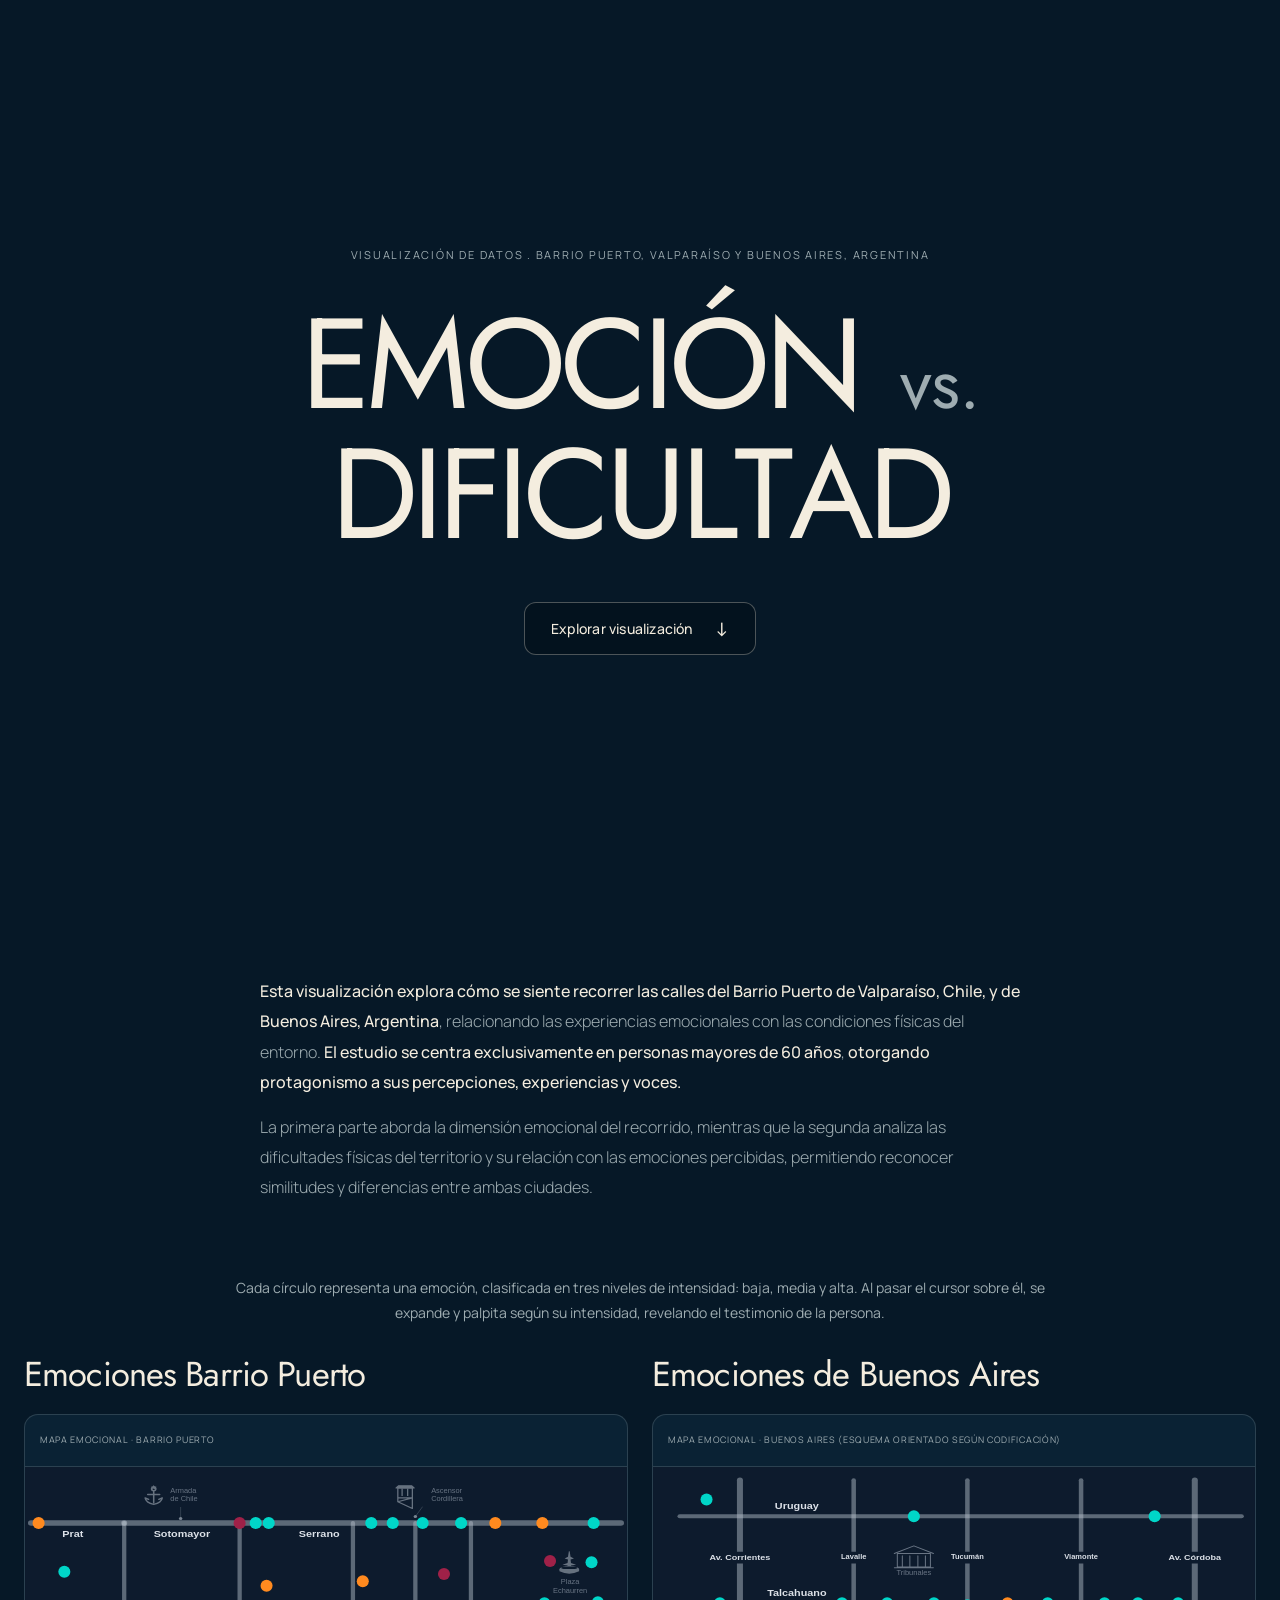
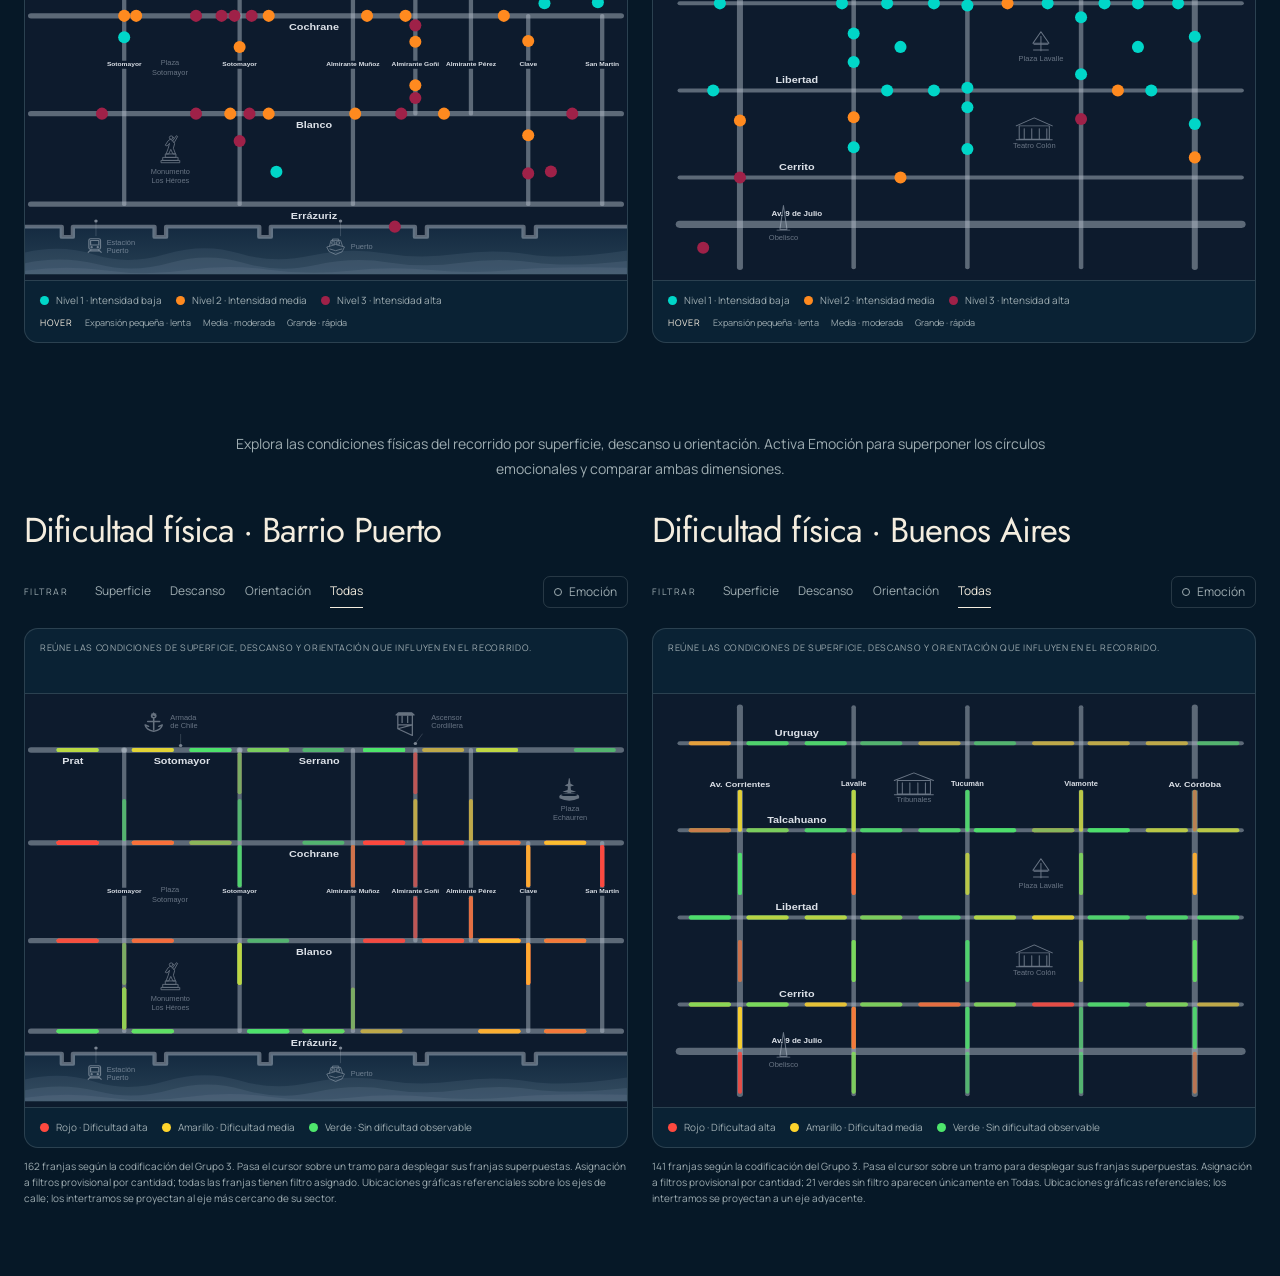
==== visualizacion-emocion-dificultad/index.html @ 67f6750b "Capa Emoción independiente y apagada por defecto en ambos mapas de dificultad" ====
<!doctype html>
<html lang="es">
<head>
  <meta charset="utf-8" />
  <meta name="viewport" content="width=device-width, initial-scale=1" />
  <title>Emoción vs dificultad</title>
  <meta name="description" content="Visualización interactiva de emocionalidad y dificultad física en Barrio Puerto de Valparaíso." />
  <link rel="stylesheet" href="./style.css?v=final-emocion-toggle-01" />
</head>
<body>
  <header class="animated-cover" aria-labelledby="cover-title">
  <div class="cover-background" aria-hidden="true">
    <svg class="cover-paths cover-paths-1" viewBox="0 0 696 316" preserveAspectRatio="xMidYMid slice" fill="none" aria-hidden="true" focusable="false"><path d="M-380 -189C-380 -189 -312 216 152 343C616 470 684 875 684 875" pathLength="1" stroke="currentColor" stroke-width="0.50" stroke-opacity="0.10" style="--path-duration:20s;--path-delay:-0.00s"/>
<path d="M-375 -195C-375 -195 -307 210 147 337C611 464 679 869 679 869" pathLength="1" stroke="currentColor" stroke-width="0.53" stroke-opacity="0.13" style="--path-duration:27s;--path-delay:-0.71s"/>
<path d="M-370 -201C-370 -201 -302 204 142 331C606 458 674 863 674 863" pathLength="1" stroke="currentColor" stroke-width="0.56" stroke-opacity="0.16" style="--path-duration:23s;--path-delay:-1.42s"/>
<path d="M-365 -207C-365 -207 -297 198 137 325C601 452 669 857 669 857" pathLength="1" stroke="currentColor" stroke-width="0.59" stroke-opacity="0.19" style="--path-duration:30s;--path-delay:-2.13s"/>
<path d="M-360 -213C-360 -213 -292 192 132 319C596 446 664 851 664 851" pathLength="1" stroke="currentColor" stroke-width="0.62" stroke-opacity="0.22" style="--path-duration:26s;--path-delay:-2.84s"/>
<path d="M-355 -219C-355 -219 -287 186 127 313C591 440 659 845 659 845" pathLength="1" stroke="currentColor" stroke-width="0.65" stroke-opacity="0.25" style="--path-duration:22s;--path-delay:-3.55s"/>
<path d="M-350 -225C-350 -225 -282 180 122 307C586 434 654 839 654 839" pathLength="1" stroke="currentColor" stroke-width="0.68" stroke-opacity="0.28" style="--path-duration:29s;--path-delay:-4.26s"/>
<path d="M-345 -231C-345 -231 -277 174 117 301C581 428 649 833 649 833" pathLength="1" stroke="currentColor" stroke-width="0.71" stroke-opacity="0.31" style="--path-duration:25s;--path-delay:-4.97s"/>
<path d="M-340 -237C-340 -237 -272 168 112 295C576 422 644 827 644 827" pathLength="1" stroke="currentColor" stroke-width="0.74" stroke-opacity="0.34" style="--path-duration:21s;--path-delay:-5.68s"/>
<path d="M-335 -243C-335 -243 -267 162 107 289C571 416 639 821 639 821" pathLength="1" stroke="currentColor" stroke-width="0.77" stroke-opacity="0.37" style="--path-duration:28s;--path-delay:-6.39s"/>
<path d="M-330 -249C-330 -249 -262 156 102 283C566 410 634 815 634 815" pathLength="1" stroke="currentColor" stroke-width="0.80" stroke-opacity="0.40" style="--path-duration:24s;--path-delay:-7.10s"/>
<path d="M-325 -255C-325 -255 -257 150 97 277C561 404 629 809 629 809" pathLength="1" stroke="currentColor" stroke-width="0.83" stroke-opacity="0.43" style="--path-duration:20s;--path-delay:-7.81s"/>
<path d="M-320 -261C-320 -261 -252 144 92 271C556 398 624 803 624 803" pathLength="1" stroke="currentColor" stroke-width="0.86" stroke-opacity="0.46" style="--path-duration:27s;--path-delay:-8.52s"/>
<path d="M-315 -267C-315 -267 -247 138 87 265C551 392 619 797 619 797" pathLength="1" stroke="currentColor" stroke-width="0.89" stroke-opacity="0.49" style="--path-duration:23s;--path-delay:-9.23s"/>
<path d="M-310 -273C-310 -273 -242 132 82 259C546 386 614 791 614 791" pathLength="1" stroke="currentColor" stroke-width="0.92" stroke-opacity="0.52" style="--path-duration:30s;--path-delay:-9.94s"/>
<path d="M-305 -279C-305 -279 -237 126 77 253C541 380 609 785 609 785" pathLength="1" stroke="currentColor" stroke-width="0.95" stroke-opacity="0.55" style="--path-duration:26s;--path-delay:-10.65s"/>
<path d="M-300 -285C-300 -285 -232 120 72 247C536 374 604 779 604 779" pathLength="1" stroke="currentColor" stroke-width="0.98" stroke-opacity="0.58" style="--path-duration:22s;--path-delay:-11.36s"/>
<path d="M-295 -291C-295 -291 -227 114 67 241C531 368 599 773 599 773" pathLength="1" stroke="currentColor" stroke-width="1.01" stroke-opacity="0.61" style="--path-duration:29s;--path-delay:-12.07s"/>
<path d="M-290 -297C-290 -297 -222 108 62 235C526 362 594 767 594 767" pathLength="1" stroke="currentColor" stroke-width="1.04" stroke-opacity="0.64" style="--path-duration:25s;--path-delay:-12.78s"/>
<path d="M-285 -303C-285 -303 -217 102 57 229C521 356 589 761 589 761" pathLength="1" stroke="currentColor" stroke-width="1.07" stroke-opacity="0.67" style="--path-duration:21s;--path-delay:-13.49s"/>
<path d="M-280 -309C-280 -309 -212 96 52 223C516 350 584 755 584 755" pathLength="1" stroke="currentColor" stroke-width="1.10" stroke-opacity="0.70" style="--path-duration:28s;--path-delay:-14.20s"/>
<path d="M-275 -315C-275 -315 -207 90 47 217C511 344 579 749 579 749" pathLength="1" stroke="currentColor" stroke-width="1.13" stroke-opacity="0.73" style="--path-duration:24s;--path-delay:-14.91s"/>
<path d="M-270 -321C-270 -321 -202 84 42 211C506 338 574 743 574 743" pathLength="1" stroke="currentColor" stroke-width="1.16" stroke-opacity="0.76" style="--path-duration:20s;--path-delay:-15.62s"/>
<path d="M-265 -327C-265 -327 -197 78 37 205C501 332 569 737 569 737" pathLength="1" stroke="currentColor" stroke-width="1.19" stroke-opacity="0.79" style="--path-duration:27s;--path-delay:-16.33s"/>
<path d="M-260 -333C-260 -333 -192 72 32 199C496 326 564 731 564 731" pathLength="1" stroke="currentColor" stroke-width="1.22" stroke-opacity="0.82" style="--path-duration:23s;--path-delay:-17.04s"/>
<path d="M-255 -339C-255 -339 -187 66 27 193C491 320 559 725 559 725" pathLength="1" stroke="currentColor" stroke-width="1.25" stroke-opacity="0.85" style="--path-duration:30s;--path-delay:-17.75s"/>
<path d="M-250 -345C-250 -345 -182 60 22 187C486 314 554 719 554 719" pathLength="1" stroke="currentColor" stroke-width="1.28" stroke-opacity="0.88" style="--path-duration:26s;--path-delay:-18.46s"/>
<path d="M-245 -351C-245 -351 -177 54 17 181C481 308 549 713 549 713" pathLength="1" stroke="currentColor" stroke-width="1.31" stroke-opacity="0.91" style="--path-duration:22s;--path-delay:-19.17s"/>
<path d="M-240 -357C-240 -357 -172 48 12 175C476 302 544 707 544 707" pathLength="1" stroke="currentColor" stroke-width="1.34" stroke-opacity="0.92" style="--path-duration:29s;--path-delay:-19.88s"/>
<path d="M-235 -363C-235 -363 -167 42 7 169C471 296 539 701 539 701" pathLength="1" stroke="currentColor" stroke-width="1.37" stroke-opacity="0.92" style="--path-duration:25s;--path-delay:-20.59s"/>
<path d="M-230 -369C-230 -369 -162 36 2 163C466 290 534 695 534 695" pathLength="1" stroke="currentColor" stroke-width="1.40" stroke-opacity="0.92" style="--path-duration:21s;--path-delay:-21.30s"/>
<path d="M-225 -375C-225 -375 -157 30 -3 157C461 284 529 689 529 689" pathLength="1" stroke="currentColor" stroke-width="1.43" stroke-opacity="0.92" style="--path-duration:28s;--path-delay:-22.01s"/>
<path d="M-220 -381C-220 -381 -152 24 -8 151C456 278 524 683 524 683" pathLength="1" stroke="currentColor" stroke-width="1.46" stroke-opacity="0.92" style="--path-duration:24s;--path-delay:-22.72s"/>
<path d="M-215 -387C-215 -387 -147 18 -13 145C451 272 519 677 519 677" pathLength="1" stroke="currentColor" stroke-width="1.49" stroke-opacity="0.92" style="--path-duration:20s;--path-delay:-23.43s"/>
<path d="M-210 -393C-210 -393 -142 12 -18 139C446 266 514 671 514 671" pathLength="1" stroke="currentColor" stroke-width="1.52" stroke-opacity="0.92" style="--path-duration:27s;--path-delay:-24.14s"/>
<path d="M-205 -399C-205 -399 -137 6 -23 133C441 260 509 665 509 665" pathLength="1" stroke="currentColor" stroke-width="1.55" stroke-opacity="0.92" style="--path-duration:23s;--path-delay:-24.85s"/></svg>
<svg class="cover-paths cover-paths-2" viewBox="0 0 696 316" preserveAspectRatio="xMidYMid slice" fill="none" aria-hidden="true" focusable="false"><path d="M-380 -189C-380 -189 -312 216 152 343C616 470 684 875 684 875" pathLength="1" stroke="currentColor" stroke-width="0.50" stroke-opacity="0.10" style="--path-duration:23s;--path-delay:-3.00s"/>
<path d="M-385 -195C-385 -195 -317 210 157 337C621 464 689 869 689 869" pathLength="1" stroke="currentColor" stroke-width="0.53" stroke-opacity="0.13" style="--path-duration:30s;--path-delay:-3.71s"/>
<path d="M-390 -201C-390 -201 -322 204 162 331C626 458 694 863 694 863" pathLength="1" stroke="currentColor" stroke-width="0.56" stroke-opacity="0.16" style="--path-duration:26s;--path-delay:-4.42s"/>
<path d="M-395 -207C-395 -207 -327 198 167 325C631 452 699 857 699 857" pathLength="1" stroke="currentColor" stroke-width="0.59" stroke-opacity="0.19" style="--path-duration:22s;--path-delay:-5.13s"/>
<path d="M-400 -213C-400 -213 -332 192 172 319C636 446 704 851 704 851" pathLength="1" stroke="currentColor" stroke-width="0.62" stroke-opacity="0.22" style="--path-duration:29s;--path-delay:-5.84s"/>
<path d="M-405 -219C-405 -219 -337 186 177 313C641 440 709 845 709 845" pathLength="1" stroke="currentColor" stroke-width="0.65" stroke-opacity="0.25" style="--path-duration:25s;--path-delay:-6.55s"/>
<path d="M-410 -225C-410 -225 -342 180 182 307C646 434 714 839 714 839" pathLength="1" stroke="currentColor" stroke-width="0.68" stroke-opacity="0.28" style="--path-duration:21s;--path-delay:-7.26s"/>
<path d="M-415 -231C-415 -231 -347 174 187 301C651 428 719 833 719 833" pathLength="1" stroke="currentColor" stroke-width="0.71" stroke-opacity="0.31" style="--path-duration:28s;--path-delay:-7.97s"/>
<path d="M-420 -237C-420 -237 -352 168 192 295C656 422 724 827 724 827" pathLength="1" stroke="currentColor" stroke-width="0.74" stroke-opacity="0.34" style="--path-duration:24s;--path-delay:-8.68s"/>
<path d="M-425 -243C-425 -243 -357 162 197 289C661 416 729 821 729 821" pathLength="1" stroke="currentColor" stroke-width="0.77" stroke-opacity="0.37" style="--path-duration:20s;--path-delay:-9.39s"/>
<path d="M-430 -249C-430 -249 -362 156 202 283C666 410 734 815 734 815" pathLength="1" stroke="currentColor" stroke-width="0.80" stroke-opacity="0.40" style="--path-duration:27s;--path-delay:-10.10s"/>
<path d="M-435 -255C-435 -255 -367 150 207 277C671 404 739 809 739 809" pathLength="1" stroke="currentColor" stroke-width="0.83" stroke-opacity="0.43" style="--path-duration:23s;--path-delay:-10.81s"/>
<path d="M-440 -261C-440 -261 -372 144 212 271C676 398 744 803 744 803" pathLength="1" stroke="currentColor" stroke-width="0.86" stroke-opacity="0.46" style="--path-duration:30s;--path-delay:-11.52s"/>
<path d="M-445 -267C-445 -267 -377 138 217 265C681 392 749 797 749 797" pathLength="1" stroke="currentColor" stroke-width="0.89" stroke-opacity="0.49" style="--path-duration:26s;--path-delay:-12.23s"/>
<path d="M-450 -273C-450 -273 -382 132 222 259C686 386 754 791 754 791" pathLength="1" stroke="currentColor" stroke-width="0.92" stroke-opacity="0.52" style="--path-duration:22s;--path-delay:-12.94s"/>
<path d="M-455 -279C-455 -279 -387 126 227 253C691 380 759 785 759 785" pathLength="1" stroke="currentColor" stroke-width="0.95" stroke-opacity="0.55" style="--path-duration:29s;--path-delay:-13.65s"/>
<path d="M-460 -285C-460 -285 -392 120 232 247C696 374 764 779 764 779" pathLength="1" stroke="currentColor" stroke-width="0.98" stroke-opacity="0.58" style="--path-duration:25s;--path-delay:-14.36s"/>
<path d="M-465 -291C-465 -291 -397 114 237 241C701 368 769 773 769 773" pathLength="1" stroke="currentColor" stroke-width="1.01" stroke-opacity="0.61" style="--path-duration:21s;--path-delay:-15.07s"/>
<path d="M-470 -297C-470 -297 -402 108 242 235C706 362 774 767 774 767" pathLength="1" stroke="currentColor" stroke-width="1.04" stroke-opacity="0.64" style="--path-duration:28s;--path-delay:-15.78s"/>
<path d="M-475 -303C-475 -303 -407 102 247 229C711 356 779 761 779 761" pathLength="1" stroke="currentColor" stroke-width="1.07" stroke-opacity="0.67" style="--path-duration:24s;--path-delay:-16.49s"/>
<path d="M-480 -309C-480 -309 -412 96 252 223C716 350 784 755 784 755" pathLength="1" stroke="currentColor" stroke-width="1.10" stroke-opacity="0.70" style="--path-duration:20s;--path-delay:-17.20s"/>
<path d="M-485 -315C-485 -315 -417 90 257 217C721 344 789 749 789 749" pathLength="1" stroke="currentColor" stroke-width="1.13" stroke-opacity="0.73" style="--path-duration:27s;--path-delay:-17.91s"/>
<path d="M-490 -321C-490 -321 -422 84 262 211C726 338 794 743 794 743" pathLength="1" stroke="currentColor" stroke-width="1.16" stroke-opacity="0.76" style="--path-duration:23s;--path-delay:-18.62s"/>
<path d="M-495 -327C-495 -327 -427 78 267 205C731 332 799 737 799 737" pathLength="1" stroke="currentColor" stroke-width="1.19" stroke-opacity="0.79" style="--path-duration:30s;--path-delay:-19.33s"/>
<path d="M-500 -333C-500 -333 -432 72 272 199C736 326 804 731 804 731" pathLength="1" stroke="currentColor" stroke-width="1.22" stroke-opacity="0.82" style="--path-duration:26s;--path-delay:-20.04s"/>
<path d="M-505 -339C-505 -339 -437 66 277 193C741 320 809 725 809 725" pathLength="1" stroke="currentColor" stroke-width="1.25" stroke-opacity="0.85" style="--path-duration:22s;--path-delay:-20.75s"/>
<path d="M-510 -345C-510 -345 -442 60 282 187C746 314 814 719 814 719" pathLength="1" stroke="currentColor" stroke-width="1.28" stroke-opacity="0.88" style="--path-duration:29s;--path-delay:-21.46s"/>
<path d="M-515 -351C-515 -351 -447 54 287 181C751 308 819 713 819 713" pathLength="1" stroke="currentColor" stroke-width="1.31" stroke-opacity="0.91" style="--path-duration:25s;--path-delay:-22.17s"/>
<path d="M-520 -357C-520 -357 -452 48 292 175C756 302 824 707 824 707" pathLength="1" stroke="currentColor" stroke-width="1.34" stroke-opacity="0.92" style="--path-duration:21s;--path-delay:-22.88s"/>
<path d="M-525 -363C-525 -363 -457 42 297 169C761 296 829 701 829 701" pathLength="1" stroke="currentColor" stroke-width="1.37" stroke-opacity="0.92" style="--path-duration:28s;--path-delay:-23.59s"/>
<path d="M-530 -369C-530 -369 -462 36 302 163C766 290 834 695 834 695" pathLength="1" stroke="currentColor" stroke-width="1.40" stroke-opacity="0.92" style="--path-duration:24s;--path-delay:-24.30s"/>
<path d="M-535 -375C-535 -375 -467 30 307 157C771 284 839 689 839 689" pathLength="1" stroke="currentColor" stroke-width="1.43" stroke-opacity="0.92" style="--path-duration:20s;--path-delay:-25.01s"/>
<path d="M-540 -381C-540 -381 -472 24 312 151C776 278 844 683 844 683" pathLength="1" stroke="currentColor" stroke-width="1.46" stroke-opacity="0.92" style="--path-duration:27s;--path-delay:-25.72s"/>
<path d="M-545 -387C-545 -387 -477 18 317 145C781 272 849 677 849 677" pathLength="1" stroke="currentColor" stroke-width="1.49" stroke-opacity="0.92" style="--path-duration:23s;--path-delay:-26.43s"/>
<path d="M-550 -393C-550 -393 -482 12 322 139C786 266 854 671 854 671" pathLength="1" stroke="currentColor" stroke-width="1.52" stroke-opacity="0.92" style="--path-duration:30s;--path-delay:-27.14s"/>
<path d="M-555 -399C-555 -399 -487 6 327 133C791 260 859 665 859 665" pathLength="1" stroke="currentColor" stroke-width="1.55" stroke-opacity="0.92" style="--path-duration:26s;--path-delay:-27.85s"/></svg>
  </div>
  <div class="cover-content">
    <p class="eyebrow">Visualización de datos . Barrio Puerto, Valparaíso y Buenos Aires, Argentina</p>
    <h1 class="cover-title" id="cover-title" aria-label="EMOCIÓN vs. DIFICULTAD"><span class="cover-line" aria-hidden="true"><span class="cover-word"><span class="cover-letter" style="--letter-delay:0.120s">E</span><span class="cover-letter" style="--letter-delay:0.165s">M</span><span class="cover-letter" style="--letter-delay:0.210s">O</span><span class="cover-letter" style="--letter-delay:0.255s">C</span><span class="cover-letter" style="--letter-delay:0.300s">I</span><span class="cover-letter" style="--letter-delay:0.345s">Ó</span><span class="cover-letter" style="--letter-delay:0.390s">N</span></span> <span class="cover-word cover-versus"><span class="cover-letter" style="--letter-delay:0.435s">v</span><span class="cover-letter" style="--letter-delay:0.480s">s</span><span class="cover-letter" style="--letter-delay:0.525s">.</span></span></span><span class="cover-line" aria-hidden="true"><span class="cover-word"><span class="cover-letter" style="--letter-delay:0.570s">D</span><span class="cover-letter" style="--letter-delay:0.615s">I</span><span class="cover-letter" style="--letter-delay:0.660s">F</span><span class="cover-letter" style="--letter-delay:0.705s">I</span><span class="cover-letter" style="--letter-delay:0.750s">C</span><span class="cover-letter" style="--letter-delay:0.795s">U</span><span class="cover-letter" style="--letter-delay:0.840s">L</span><span class="cover-letter" style="--letter-delay:0.885s">T</span><span class="cover-letter" style="--letter-delay:0.930s">A</span><span class="cover-letter" style="--letter-delay:0.975s">D</span></span></span></h1>
    <a class="cover-enter" href="#introduccion"><span>Explorar visualización</span><span class="cover-arrow" aria-hidden="true">↓</span></a>
  </div>
</header>
  <main class="page-shell">
    <section class="project-intro" id="introduccion" aria-label="Introducción a la visualización">
      <div class="intro">
        <p><strong>Esta visualización explora cómo se siente recorrer las calles del Barrio Puerto de Valparaíso, Chile, y de Buenos Aires, Argentina</strong>, relacionando las experiencias emocionales con las condiciones físicas del entorno. <strong>El estudio se centra exclusivamente en personas mayores de 60 años</strong>, <strong>otorgando protagonismo a sus percepciones, experiencias y voces.</strong></p>
        <p>La primera parte aborda la dimensión emocional del recorrido, mientras que la segunda analiza las dificultades físicas del territorio y su relación con las emociones percibidas, permitiendo reconocer similitudes y diferencias entre ambas ciudades.</p>
      </div>
    </section>

    <section class="comparison-section comparison-emotions" aria-label="Comparación de emociones">
      <p class="comparison-instruction">Cada círculo representa una emoción, clasificada en tres niveles de intensidad: baja, media y alta. Al pasar el cursor sobre él, se expande y palpita según su intensidad, revelando el testimonio de la persona.</p>
      <div class="comparison-grid">
        <section class="screen" id="emocionalidad">
      <div class="section-heading"><h2>Emociones Barrio Puerto</h2></div>

      <div class="map-shell">
        <div class="map-topline">
          <span>Mapa emocional · Barrio Puerto</span>
          
        </div>

        <div class="map-stage" id="emotionStage">
          <svg id="emotionMap" viewBox="0 0 1200 824" role="img" aria-label="Mapa emocional detallado del Barrio Puerto"></svg>

          <div class="emotion-tooltip" id="emotionTooltip" role="status" aria-live="polite">
            <div class="point-location"></div>
            <div class="point-heading"><span class="tooltip-dot"></span><strong class="point-title"></strong></div>
            <div class="point-meta"></div>
            <div class="point-comment"></div>
            <div class="point-note"></div>
          </div>
        </div>

        <div class="map-bottom">
          <div class="emotion-legend">
            <span data-emotion="entusiasmo"><i></i>Nivel 1 · Intensidad baja</span>
            <span data-emotion="preocupacion"><i></i>Nivel 2 · Intensidad media</span>
            <span data-emotion="frustracion"><i></i>Nivel 3 · Intensidad alta</span>
          </div>
          <div class="emotion-behavior-note"><span>Hover</span><span>Expansión pequeña · lenta</span><span>Media · moderada</span><span>Grande · rápida</span></div>
        </div>
      </div>
      
    </section>
        <section class="screen" id="emocionalidad-arg">
      <div class="section-heading"><h2>Emociones de Buenos Aires</h2></div>

      <div class="map-shell">
        <div class="map-topline">
          <span>Mapa emocional · Buenos Aires (esquema orientado según codificación)</span>
          
        </div>

        <div class="map-stage" id="argEmotionStage">
          <svg id="argEmotionMap" viewBox="0 0 1200 824" role="img" aria-label="Mapa emocional detallado del Buenos Aires"></svg>

          <div class="emotion-tooltip" id="argEmotionTooltip" role="status" aria-live="polite">
            <div class="point-location"></div>
            <div class="point-heading"><span class="tooltip-dot"></span><strong class="point-title"></strong></div>
            <div class="point-meta"></div>
            <div class="point-comment"></div>
            <div class="point-note"></div>
          </div>
        </div>

        <div class="map-bottom">
          <div class="emotion-legend">
            <span data-emotion="entusiasmo"><i></i>Nivel 1 · Intensidad baja</span>
            <span data-emotion="preocupacion"><i></i>Nivel 2 · Intensidad media</span>
            <span data-emotion="frustracion"><i></i>Nivel 3 · Intensidad alta</span>
          </div>
          <div class="emotion-behavior-note"><span>Hover</span><span>Expansión pequeña · lenta</span><span>Media · moderada</span><span>Grande · rápida</span></div>
        </div>
      </div>
      
    </section>
      </div>
    </section>

    <section class="comparison-section comparison-difficulty" aria-label="Comparación de dificultad física">
      <p class="comparison-instruction">Explora las condiciones físicas del recorrido por superficie, descanso u orientación. Activa Emoción para superponer los círculos emocionales y comparar ambas dimensiones.</p>
      <div class="comparison-grid">
        <section class="screen" id="dificultad">
      <div class="section-heading"><h2>Dificultad física · Barrio Puerto</h2></div>

      <div class="control-bar">
        <div class="filter-group">
          <span class="control-label">Filtrar</span>
          <button type="button" class="filter-link" data-filter="superficie" aria-pressed="false">Superficie</button>
          <button type="button" class="filter-link" data-filter="descanso" aria-pressed="false">Descanso</button>
          <button type="button" class="filter-link" data-filter="orientacion" aria-pressed="false">Orientación</button>
          <button type="button" class="filter-link is-active" data-filter="todas" aria-pressed="true">Todas</button>
        </div>
        <button type="button" class="emotion-toggle" aria-pressed="false" aria-controls="difficultyMap"><span class="emotion-toggle-indicator" aria-hidden="true"></span>Emoción</button>
      </div>

      <div class="map-shell">
        <div class="map-topline">
          <span id="filterDefinition" class="filter-definition" aria-live="polite">Reúne las condiciones de superficie, descanso y orientación que influyen en el recorrido.</span>
        </div>

        <div class="map-stage" id="difficultyStage">
          <svg id="difficultyMap" viewBox="0 0 1200 824" role="img" aria-label="Mapa detallado de dificultad física del Barrio Puerto"></svg>

          <div class="map-tooltip" id="mapTooltip" role="status" aria-live="polite">
            <div class="point-location"></div>
            <div class="point-heading"><span class="tooltip-dot"></span><strong class="point-title"></strong></div>
            <div class="point-meta"></div>
            <div class="point-comment"></div>
            <div class="point-note"></div>
          </div>
        </div>

        <div class="map-bottom difficulty-bottom">
          <div class="difficulty-legend">
            <span><i class="hard"></i>Rojo · Dificultad alta</span>
            <span><i class="medium"></i>Amarillo · Dificultad media</span>
            <span><i class="easy"></i>Verde · Sin dificultad observable</span>
          </div>
          
        </div>
      </div>
    <p class="coding-note">162 franjas según la codificación del Grupo 3. Pasa el cursor sobre un tramo para desplegar sus franjas superpuestas. Asignación a filtros provisional por cantidad; todas las franjas tienen filtro asignado. Ubicaciones gráficas referenciales sobre los ejes de calle; los intertramos se proyectan al eje más cercano de su sector.</p>
    </section>
        <section class="screen" id="dificultad-arg">
      <div class="section-heading"><h2>Dificultad física · Buenos Aires</h2></div>

      <div class="control-bar">
        <div class="filter-group">
          <span class="control-label">Filtrar</span>
          <button type="button" class="filter-link" data-filter="superficie" aria-pressed="false">Superficie</button>
          <button type="button" class="filter-link" data-filter="descanso" aria-pressed="false">Descanso</button>
          <button type="button" class="filter-link" data-filter="orientacion" aria-pressed="false">Orientación</button>
          <button type="button" class="filter-link is-active" data-filter="todas" aria-pressed="true">Todas</button>
        </div>
        <button type="button" class="emotion-toggle" aria-pressed="false" aria-controls="argDifficultyMap"><span class="emotion-toggle-indicator" aria-hidden="true"></span>Emoción</button>
      </div>

      <div class="map-shell">
        <div class="map-topline">
          <span id="argFilterDefinition" class="filter-definition" aria-live="polite">Reúne las condiciones de superficie, descanso y orientación que influyen en el recorrido.</span>
        </div>

        <div class="map-stage" id="argDifficultyStage">
          <svg id="argDifficultyMap" viewBox="0 0 1200 824" role="img" aria-label="Mapa detallado de dificultad física del Buenos Aires"></svg>

          <div class="map-tooltip" id="argMapTooltip" role="status" aria-live="polite">
            <div class="point-location"></div>
            <div class="point-heading"><span class="tooltip-dot"></span><strong class="point-title"></strong></div>
            <div class="point-meta"></div>
            <div class="point-comment"></div>
            <div class="point-note"></div>
          </div>
        </div>

        <div class="map-bottom difficulty-bottom">
          <div class="difficulty-legend">
            <span><i class="hard"></i>Rojo · Dificultad alta</span>
            <span><i class="medium"></i>Amarillo · Dificultad media</span>
            <span><i class="easy"></i>Verde · Sin dificultad observable</span>
          </div>
          
        </div>
      </div>
    <p class="coding-note">141 franjas según la codificación del Grupo 3. Pasa el cursor sobre un tramo para desplegar sus franjas superpuestas. Asignación a filtros provisional por cantidad; 21 verdes sin filtro aparecen únicamente en Todas. Ubicaciones gráficas referenciales; los intertramos se proyectan a un eje adyacente.</p>
    </section>
      </div>
    </section>
  </main>

  <script src="./script.js?v=final-emocion-toggle-01"></script>
</body>
</html>
---- visualizacion-emocion-dificultad/style.css ----
@import url("https://fonts.googleapis.com/css2?family=Jost:wght@400;500&family=Manrope:wght@300;400;500;600&display=swap");

:root {
  --bg: #061827;
  --surface: #0a2234;
  --surface-deep: #04111c;
  --surface-soft: #0d2a3d;

  --ink: #f4eddf;
  --muted: #9eacb1;
  --line: rgba(229,238,239,.15);

  --map-street: rgba(211,224,228,.22);
  --map-street-secondary: rgba(211,224,228,.12);
  --map-label: rgba(230,238,239,.52);
  --map-landmark: rgba(244,237,223,.76);

  --entusiasmo: #00d6c8;
  --preocupacion: #ff8a1f;
  --frustracion: #9f2148;

  --red: #ff493f;
  --yellow: #ffd42c;
  --green: #4ee66c;
}

* { box-sizing: border-box; }

html { scroll-behavior: smooth; }

body {
  margin: 0;
  background: var(--bg);
  color: var(--ink);
  font-family: "Manrope", Arial, sans-serif;
}

button {
  font: inherit;
}

.page-shell {
  width: min(1540px, calc(100% - 56px));
  margin: 0 auto;
}

.hero {
  min-height: 88vh;
  display: grid;
  grid-template-columns: minmax(0, 1.15fr) minmax(320px, .7fr);
  gap: 92px;
  align-items: end;
  padding: 58px 0 94px;
  border-bottom: 1px solid var(--line);
}

.eyebrow,
.control-label {
  margin: 0;
  font-size: 10px;
  letter-spacing: .16em;
  text-transform: uppercase;
  color: var(--muted);
}

h1,
h2 {
  font-family: "Jost", Arial, sans-serif;
  font-weight: 400;
}

h1 {
  margin: 12px 0 0;
  font-size: clamp(70px, 8.8vw, 142px);
  line-height: .84;
  letter-spacing: -.035em;
}

h1 span {
  color: var(--muted);
  font-size: .58em;
  text-transform: none;
}

.intro {
  max-width: 520px;
  margin: 0 0 8px;
  color: var(--muted);
  font-size: 15px;
  line-height: 1.9;
  font-weight: 300;
}

.intro strong {
  color: var(--ink);
  font-weight: 500;
}

.screen {
  padding: 104px 0 116px;
  border-bottom: 1px solid var(--line);
}

.section-heading {
  display: grid;
  grid-template-columns: minmax(0, 1.05fr) minmax(320px, .7fr);
  gap: 84px;
  align-items: end;
  margin-bottom: 48px;
}

.section-index {
  margin: 0 0 10px;
  color: var(--muted);
  font-family: "Jost", Arial, sans-serif;
  font-size: 15px;
}

.section-heading h2,
.argentina-section h2 {
  margin: 0;
  font-size: clamp(46px, 5vw, 78px);
  line-height: .98;
  letter-spacing: -.025em;
}

.section-heading > p {
  margin: 0;
  color: var(--muted);
  font-size: 14px;
  line-height: 1.8;
}

.map-shell {
  border: 1px solid var(--line);
  border-radius: 18px;
  overflow: hidden;
  background: var(--surface);
}

.map-topline {
  display: flex;
  justify-content: space-between;
  gap: 24px;
  padding: 17px 22px;
  border-bottom: 1px solid var(--line);
  color: var(--muted);
  font-size: 10px;
  text-transform: uppercase;
  letter-spacing: .12em;
}

.map-stage {
  position: relative;
  min-height: 720px;
  background:
    radial-gradient(circle at 40% 38%, rgba(44,94,123,.13), transparent 42%),
    var(--surface-deep);
}

#emotionMap,
#difficultyMap {
  display: block;
  width: 100%;
  height: 720px;
}

.map-bottom {
  display: flex;
  justify-content: space-between;
  gap: 24px;
  align-items: center;
  padding: 18px 22px;
  border-top: 1px solid var(--line);
}

.base-street {
  fill: none;
  stroke: var(--map-street);
  stroke-width: 9;
  stroke-linecap: round;
  vector-effect: non-scaling-stroke;
}

.base-street.secondary {
  stroke: var(--map-street-secondary);
  stroke-width: 5;
}

.street-label {
  fill: var(--map-label);
  font-family: "Manrope", Arial, sans-serif;
  font-size: 13px;
  letter-spacing: .015em;
}

.landmark-mark {
  fill: var(--ink);
  opacity: .72;
}

.landmark-label {
  fill: var(--map-landmark);
  font-family: "Manrope", Arial, sans-serif;
  font-size: 11px;
  letter-spacing: .02em;
}

.emotion-point {
  cursor: pointer;
}

.emotion-core {
  stroke: none;
  stroke-width: 0;
  transform-box: fill-box;
  transform-origin: center;
  transition: transform .22s ease, stroke-width .22s ease;
}

.emotion-halo {
  opacity: 0;
  transform-box: fill-box;
  transform-origin: center;
  pointer-events: none;
}

.emotion-point {
  cursor: pointer;
}

.emotion-hit {
  fill: transparent;
  pointer-events: all;
}

.emotion-point[data-emotion="entusiasmo"]:hover .emotion-core {
  transform: scale(1.35);
}

.emotion-point[data-emotion="preocupacion"]:hover .emotion-core {
  transform: scale(1.9);
}

.emotion-point[data-emotion="frustracion"]:hover .emotion-core {
  transform: scale(2.55);
}

.emotion-point[data-emotion="entusiasmo"]:hover .emotion-halo {
  opacity: .24;
  animation: halo-entusiasmo 1.65s ease-in-out infinite;
}

.emotion-point[data-emotion="preocupacion"]:hover .emotion-halo {
  opacity: .34;
  animation: halo-preocupacion .90s ease-in-out infinite;
}

.emotion-point[data-emotion="frustracion"]:hover .emotion-halo {
  opacity: .48;
  animation: halo-frustracion .48s ease-in-out infinite;
}

@keyframes halo-entusiasmo {
  0%,100% { transform: scale(.92); opacity: .12; }
  50% { transform: scale(1.16); opacity: .28; }
}

@keyframes halo-preocupacion {
  0%,100% { transform: scale(.86); opacity: .16; }
  50% { transform: scale(1.30); opacity: .40; }
}

@keyframes halo-frustracion {
  0%,100% { transform: scale(.78); opacity: .20; }
  50% { transform: scale(1.48); opacity: .56; }
}

.emotion-tooltip {
  position: absolute;
  z-index: 20;
  width: 250px;
  padding: 14px 15px;
  border: 1px solid rgba(244,237,223,.22);
  border-radius: 12px;
  background: rgba(4,17,28,.96);
  box-shadow: 0 16px 38px rgba(0,0,0,.28);
  opacity: 0;
  pointer-events: none;
  transform: translate(12px, 12px);
  transition: opacity .14s ease;
}

.emotion-tooltip.is-visible {
  opacity: 1;
}

.tooltip-head {
  display: grid;
  grid-template-columns: 10px 1fr auto;
  gap: 8px;
  align-items: center;
}

.tooltip-dot {
  width: 9px;
  height: 9px;
  border-radius: 50%;
}

.tooltip-head strong {
  font-size: 12px;
  font-weight: 500;
}

.tooltip-head > span:last-child {
  color: var(--muted);
  font-size: 9px;
  text-transform: uppercase;
  letter-spacing: .08em;
}

.tooltip-meta {
  display: flex;
  justify-content: space-between;
  gap: 10px;
  margin-top: 9px;
  color: var(--muted);
  font-size: 9px;
}

.emotion-tooltip blockquote {
  margin: 12px 0 0;
  padding-top: 11px;
  border-top: 1px solid var(--line);
  font-family: "Jost", Arial, sans-serif;
  font-size: 16px;
  line-height: 1.25;
}

.emotion-legend,
.difficulty-legend {
  display: flex;
  flex-wrap: wrap;
  gap: 18px;
  color: var(--muted);
  font-size: 10px;
}

.emotion-legend span,
.difficulty-legend span {
  display: inline-flex;
  align-items: center;
  gap: 7px;
}

.emotion-legend i,
.difficulty-legend i {
  display: inline-block;
}

.emotion-legend i,
.difficulty-legend i {
  width: 9px;
  height: 9px;
  border-radius: 50%;
}

.emotion-legend [data-emotion="entusiasmo"] i { background: var(--entusiasmo); }
.emotion-legend [data-emotion="preocupacion"] i { background: var(--preocupacion); }
.emotion-legend [data-emotion="frustracion"] i { background: var(--frustracion); }

.emotion-behavior-note {
  display: flex;
  flex-wrap: wrap;
  gap: 14px;
  color: var(--muted);
  font-size: 10px;
}

.emotion-behavior-note span:first-child {
  text-transform: uppercase;
  letter-spacing: .08em;
  color: var(--ink);
}

.control-bar {
  display: flex;
  justify-content: space-between;
  gap: 26px;
  margin-bottom: 26px;
}

.filter-group,
.layer-group {
  display: flex;
  flex-wrap: wrap;
  align-items: center;
  gap: 10px;
}

.control-label {
  margin-right: 8px;
}

.filter-link,
.layer-toggle {
  border: 1px solid var(--line);
  border-radius: 999px;
  padding: 9px 14px;
  color: var(--muted);
  background: transparent;
  cursor: pointer;
  transition: .18s ease;
}

.filter-link:hover,
.layer-toggle:hover,
.filter-link.is-active,
.layer-toggle.is-active {
  color: var(--ink);
  border-color: rgba(244,237,223,.46);
  background: rgba(244,237,223,.08);
}

.difficulty-line {
  fill: none;
  stroke-width: 26;
  opacity: .42;
  stroke-linecap: round;
  vector-effect: non-scaling-stroke;
  stroke-dasharray: var(--segment-length);
  stroke-dashoffset: var(--segment-length);
  animation: draw-up 1.1s cubic-bezier(.4,0,.2,1) forwards;
}

.difficulty-line[data-level="alta"] { stroke: var(--red); }
.difficulty-line[data-level="media"] { stroke: var(--yellow); }
.difficulty-line[data-level="facil"] { stroke: var(--green); }

@keyframes draw-up {
  to { stroke-dashoffset: 0; }
}

.difficulty-line-group {
  transition: opacity .18s ease;
}

.difficulty-line-group.is-hidden {
  opacity: 0;
  pointer-events: none;
}

.emotion-layer {
  pointer-events: auto;
}

.difficulty-bottom {
  align-items: flex-start;
}

.hard { background: var(--red); }
.medium { background: var(--yellow); }
.easy { background: var(--green); }

.layer-note {
  max-width: 320px;
  color: var(--muted);
  font-size: 10px;
  line-height: 1.5;
  text-align: right;
}

.argentina-section {
  min-height: 78vh;
  padding: 108px 0 0;
}

.argentina-space {
  height: 430px;
}

@media (max-width: 980px) {
  .hero,
  .section-heading {
    grid-template-columns: 1fr;
  }

  .hero {
    min-height: auto;
  }

  .map-stage,
  #emotionMap,
  #difficultyMap {
    min-height: 580px;
    height: 580px;
  }

  .map-bottom,
  .control-bar {
    align-items: flex-start;
    flex-direction: column;
  }

  .layer-note {
    text-align: left;
  }
}

@media (max-width: 650px) {
  .page-shell {
    width: min(100% - 24px, 1540px);
  }

  h1 { font-size: 60px; }

  .hero {
    padding: 42px 0 68px;
  }

  .screen {
    padding: 72px 0 78px;
  }

  .map-topline {
    flex-direction: column;
    gap: 6px;
  }

  .map-stage,
  #emotionMap,
  #difficultyMap {
    min-height: 450px;
    height: 450px;
  }

  .emotion-tooltip {
    width: 210px;
  }

  .argentina-section {
    padding-top: 72px;
  }
}

.difficulty-line:hover {
  opacity: .84;
  stroke-width: 32;
}

/* Shared tooltip used in the second map for both difficulty lines and emotion points */
.map-tooltip {
  position: absolute;
  z-index: 30;
  width: 250px;
  padding: 14px 15px;
  border: 1px solid rgba(244,237,223,.22);
  border-radius: 12px;
  background: rgba(4,17,28,.97);
  box-shadow: 0 16px 38px rgba(0,0,0,.30);
  opacity: 0;
  pointer-events: none;
  transform: translate(12px,12px);
  transition: opacity .14s ease;
}

.map-tooltip.is-visible {
  opacity: 1;
}

.map-tooltip p {
  margin: 12px 0 0;
  padding-top: 11px;
  border-top: 1px solid var(--line);
  color: var(--ink);
  font-size: 12px;
  line-height: 1.55;
}

.emotion-layer {
  position: relative;
  z-index: 2;
}

/* Proyecto final: niveles emocionales, mismos puntos en las dos lecturas. */
.map-stage{min-height:0;}
#emotionMap,#difficultyMap{width:100%;height:auto;min-height:0;aspect-ratio:1500/1030;}
.emotion-point .emotion-core,.emotion-point .emotion-halo,.emotion-leader{pointer-events:none;}
.emotion-hit{pointer-events:all;}
.emotion-core{stroke:none;stroke-width:0;transition:transform .2s ease;}
.emotion-leader{stroke:#9eacb1;stroke-width:1;opacity:.55;}
.emotion-point[data-level="1"].is-engaged .emotion-core{transform:scale(1.35);}
.emotion-point[data-level="2"].is-engaged .emotion-core{transform:scale(2.1);}
.emotion-point[data-level="3"].is-engaged .emotion-core{transform:scale(3);}
.emotion-point[data-level="1"].is-engaged .emotion-halo{animation:pulse-1 1.8s ease-in-out infinite;}
.emotion-point[data-level="2"].is-engaged .emotion-halo{animation:pulse-2 1.05s ease-in-out infinite;}
.emotion-point[data-level="3"].is-engaged .emotion-halo{animation:pulse-3 .55s ease-in-out infinite;}
@keyframes pulse-1{0%,100%{transform:scale(.85);opacity:.13}50%{transform:scale(1.2);opacity:.4}}
@keyframes pulse-2{0%,100%{transform:scale(.7);opacity:.13}50%{transform:scale(1.3);opacity:.48}}
@keyframes pulse-3{0%,100%{transform:scale(.65);opacity:.18}50%{transform:scale(1.5);opacity:.56}}
@media(prefers-reduced-motion:reduce){.emotion-point.is-engaged .emotion-halo{animation:none!important;opacity:.25!important;}.emotion-core{transition:none;}}
.unlocated-title{fill:#f4eddf;font-family:"Manrope",Arial,sans-serif;font-size:11px;letter-spacing:.07em;}
.unlocated-label{fill:#9eacb1;font-family:"Manrope",Arial,sans-serif;font-size:11px;}
.emotion-tooltip,.map-tooltip{width:min(310px,calc(100% - 16px));padding:15px;transform:none;visibility:hidden;}
.emotion-tooltip.is-visible,.map-tooltip.is-visible{visibility:visible;}
.point-location{font-size:10px;color:var(--muted);letter-spacing:.06em;line-height:1.5;margin-bottom:8px;}
.point-heading{display:flex;align-items:flex-start;gap:8px;}
.point-heading .tooltip-dot{flex:none;margin-top:6px;width:11px;height:11px;}
.point-title{font-family:"Jost",Arial,sans-serif;font-size:20px;line-height:1.1;font-weight:400;overflow-wrap:anywhere;}
.point-meta{font-size:11px;color:var(--muted);margin-top:8px;}
.emotion-tooltip .point-comment,.map-tooltip .point-comment{border-top:1px solid var(--line);font-family:"Manrope",Arial,sans-serif;font-size:12px;line-height:1.6;margin:12px 0 0;padding-top:10px;}
.point-note{font-size:10px;color:var(--muted);line-height:1.45;margin-top:8px;}
.data-note{font-size:11px;line-height:1.6;color:var(--muted);margin:14px 0 0;}

/* Puntos sólidos en todas las categorías y estados de interacción. */
.emotion-point .emotion-core,.emotion-point .emotion-halo,.emotion-point .emotion-hit{stroke:none!important;stroke-width:0!important;outline:none;}

/* Map frame: both data layers keep the same coordinates inside a generous margin. */
.map-stage{background:#0d1b2d;}
.main-street-labels{pointer-events:none;}
.main-street-label{font-family:Arial,Helvetica,sans-serif;font-size:21.59px;font-weight:700;fill:#dce1e8;}
.main-street-guide{fill:none;stroke:#b8c1cd;stroke-width:1.1;stroke-opacity:.66;stroke-linecap:round;stroke-linejoin:round;}

/* Jerarquía de textos y filtros: selección por línea fina, sin cápsulas. */
.intro p{margin:0;}
.intro p+p{margin-top:14px;}
.filter-group{gap:24px;}
.filter-link,.filter-link:hover,.filter-link.is-active{
  border:0;
  border-bottom:1px solid transparent;
  border-radius:0;
  padding:8px 0 9px;
  background:transparent;
  font:inherit;
  box-shadow:none;
}
.filter-link{color:var(--muted);transition:color .18s ease,border-color .18s ease;}
.filter-link:hover,.filter-link.is-active{color:var(--ink);}
.filter-link.is-active{border-bottom-color:var(--ink);}
.filter-link:focus-visible{outline:1px dashed var(--muted);outline-offset:5px;}

/* Definición dinámica alineada a la izquierda. */
#dificultad .map-topline{align-items:flex-start;justify-content:flex-start;}
#dificultad .filter-definition{max-width:100%;text-align:left;line-height:1.5;}

/* Argentina: misma escala, interacción y jerarquía que Valparaíso. */
.country-subtitle{font-family:"Jost",Arial,sans-serif;color:var(--muted);font-size:15px;letter-spacing:.14em;font-weight:400;margin:18px 0 0;}
#argEmotionMap,#argDifficultyMap{display:block;width:100%;height:auto;min-height:0;aspect-ratio:1500/1030;}
#dificultad-arg .map-topline{align-items:flex-start;justify-content:flex-start;}
#dificultad-arg .filter-definition{max-width:100%;text-align:left;line-height:1.5;}

.coding-note{font-size:11px;line-height:1.6;color:var(--muted);margin:12px 0 0;}

/* Franjas: 76 unidades de longitud y 7 de grosor en ambas ciudades. */
.difficulty-stack .stacked-line{stroke-width:7;opacity:.30;vector-effect:none;transform:translate(0,0);transition:transform .20s ease,opacity .16s ease;pointer-events:stroke;cursor:pointer;}
.difficulty-stack .stacked-line:hover,.difficulty-stack .stacked-line:focus-visible{stroke-width:7;opacity:1;outline:none;}
.difficulty-stack.is-expanded .stacked-line{transform:translate(var(--stack-x),var(--stack-y));opacity:.86;}
.difficulty-stack.is-expanded .stacked-line:hover,.difficulty-stack.is-expanded .stacked-line:focus-visible{opacity:1;}
.difficulty-stack:not(.is-expanded) .stacked-line{transition:opacity .12s ease;}
.difficulty-stack .stack-hit{pointer-events:all;cursor:pointer;}
.difficulty-layer:has(.difficulty-stack.is-expanded) .difficulty-stack:not(.is-expanded){opacity:.35;pointer-events:none;}
.difficulty-layer:has(.difficulty-stack.is-expanded) .difficulty-stack:not(.is-expanded) *{pointer-events:none;}
.map-tooltip.difficulty-detail .point-note{display:none;}
.map-tooltip.difficulty-detail .point-comment{border:0;margin:6px 0 0;padding:0;}
.map-tooltip.difficulty-detail .point-meta{margin-top:7px;}
@media(prefers-reduced-motion:reduce){.difficulty-stack .stacked-line{animation:none;stroke-dashoffset:0;transition:none;}}

/* Recuadro de franjas: ubicación, categoría junto al color, y nivel. */
.map-tooltip.difficulty-detail .point-meta,.map-tooltip.difficulty-detail .point-note{display:none;}
.map-tooltip.difficulty-detail .point-heading{align-items:center;margin:10px 0 8px;}
.map-tooltip.difficulty-detail .point-title{font-size:25px;line-height:1.15;}
.map-tooltip.difficulty-detail .point-comment{margin-top:7px;}

/* Portada — Background Paths adaptado a la página estática, sin dependencias. */
.animated-cover {
  position:relative; isolation:isolate; overflow:hidden;
  min-height:100vh; min-height:100svh; display:grid; place-items:center;
  padding:64px 24px; background:var(--bg); text-align:center;
  border-bottom:1px solid var(--line);
}
.cover-background { position:absolute; inset:0; z-index:-1; pointer-events:none; color:#dce8f0; overflow:hidden; }
.cover-background::after { content:""; position:absolute; inset:0; background:radial-gradient(ellipse at center,rgba(6,24,39,.82) 0%,rgba(6,24,39,.45) 35%,transparent 76%); }
.cover-paths {position:absolute; inset:0; width:100%; height:100%; opacity:.52;}
.cover-paths path { stroke-dasharray:.3 1; stroke-dashoffset:0; animation:cover-path-flow var(--path-duration,24s) var(--path-delay,0s) linear infinite; }
@keyframes cover-path-flow {
  0%,100% {stroke-dasharray:.3 1;stroke-dashoffset:0;opacity:.35}
  50% {stroke-dasharray:1 1;stroke-dashoffset:-.6;opacity:.67}
}
.cover-content { width:min(100%,1100px); position:relative; z-index:1; display:flex; align-items:center; flex-direction:column; }
.cover-content .eyebrow {font-size:11px;line-height:1.75;letter-spacing:.16em;max-width:90%;animation:cover-fade 1.4s ease both;}
.cover-title { margin:34px 0 42px; font-family:"Jost",Arial,sans-serif; font-size:clamp(43px,10vw,140px); font-weight:400; line-height:.91; letter-spacing:-.04em; }
.cover-title .cover-line {display:block;white-space:nowrap;font-size:1em;color:var(--ink);line-height:1.02;}
.cover-title .cover-word {display:inline-block;white-space:nowrap;font-size:1em;color:inherit;}
.cover-title .cover-versus {font-size:.56em;letter-spacing:-.02em;color:var(--muted);margin-left:.12em;}
.cover-title .cover-letter {display:inline-block;font-size:1em;color:inherit;animation:cover-letter-in .86s cubic-bezier(.16,1,.3,1) var(--letter-delay,0s) both;}
@keyframes cover-letter-in {from{opacity:0;transform:translateY(.78em)}to{opacity:1;transform:translateY(0)}}
@keyframes cover-fade {from{opacity:0}to{opacity:1}}
.cover-enter {display:inline-flex; align-items:center; gap:22px; padding:16px 26px; color:var(--ink); text-decoration:none; border:1px solid rgba(244,237,223,.30); border-radius:12px; background:rgba(4,17,28,.74); font-family:"Manrope",Arial,sans-serif;font-size:14px;letter-spacing:.015em;font-weight:500;transition:background .25s ease,border-color .25s ease,transform .25s ease;animation:cover-fade 1s 1.05s both;}
.cover-enter:hover {background:var(--surface-soft);border-color:var(--muted);transform:translateY(-2px);}
.cover-enter:focus-visible {outline:2px solid var(--ink);outline-offset:5px;}
.cover-arrow {font-size:19px;line-height:1;transition:transform .25s ease;}
.cover-enter:hover .cover-arrow {transform:translateY(3px);}
.project-intro {padding:76px 0 62px; border-bottom:1px solid var(--line); scroll-margin-top:24px;}
.project-intro .intro {max-width:760px; margin:0 auto; font-size:16px;line-height:1.9;}
@media(max-width:600px) {
 .animated-cover{padding:48px 15px;}
 .cover-content .eyebrow{font-size:9px;letter-spacing:.12em;}
 .cover-title{font-size:clamp(32px,10.5vw,64px);margin:27px 0 32px;}
 .cover-enter{font-size:13px;padding:14px 19px;gap:15px;}
 .project-intro{padding:48px 0 40px;}
 .project-intro .intro{font-size:14px;}
}
@media(prefers-reduced-motion:reduce){
 html{scroll-behavior:auto;}
 .cover-paths path,.cover-content .eyebrow,.cover-title .cover-letter,.cover-enter{animation:none!important;transform:none;opacity:1;}
 .cover-paths path{stroke-dasharray:none;stroke-dashoffset:0;}
 .cover-enter,.cover-arrow{transition:none;}
}

/* Vista comparativa: dos columnas iguales, con adaptación a pantallas estrechas. */
.animated-cover,.project-intro {border-bottom:0;}
.page-shell {width:min(1840px,calc(100% - 48px));}
.project-intro {padding-bottom:40px;}
.comparison-section {padding:32px 0 70px;}
.comparison-section + .comparison-section {padding-top:18px;}
.comparison-instruction {max-width:840px;margin:0 auto 30px;text-align:center;color:var(--muted);font-size:14px;line-height:1.8;}
.comparison-grid {display:grid;grid-template-columns:repeat(2,minmax(0,1fr));gap:24px;align-items:start;}
.comparison-grid > .screen {min-width:0;display:flex;flex-direction:column;padding:0;border:0;}
.comparison-grid .section-heading {display:block;min-width:0;margin:0 0 20px;}
.comparison-grid .section-heading h2 {font-size:clamp(25px,2.7vw,47px);line-height:1.12;letter-spacing:-.025em;overflow-wrap:normal;}
.comparison-grid .map-shell {min-width:0;width:100%;border-radius:14px;}
.comparison-grid .map-stage {min-height:0;height:auto;}
.comparison-grid .map-stage > svg {display:block;width:100%;height:auto;min-height:0;aspect-ratio:1500/1030;}
.comparison-grid .map-topline {min-height:52px;padding:12px 15px;font-size:9px;line-height:1.55;letter-spacing:.075em;align-items:center;}
.comparison-difficulty .map-topline {min-height:65px;}
.comparison-grid .control-bar {margin:0 0 14px;min-height:44px;gap:0;justify-content:flex-start;align-items:center;}
.comparison-grid .filter-group {gap:8px clamp(10px,1.5vw,22px);font-size:12px;}
.comparison-grid .filter-link {white-space:nowrap;padding:7px 0 8px;}
.comparison-grid .control-label {font-size:9px;}
.comparison-grid .map-bottom {padding:12px 15px;gap:8px;flex-direction:column;align-items:flex-start;justify-content:flex-start;}
.comparison-grid .emotion-legend,.comparison-grid .difficulty-legend {gap:6px 14px;font-size:10px;line-height:1.5;}
.comparison-grid .emotion-behavior-note {gap:6px 12px;font-size:9px;line-height:1.5;}
.comparison-grid .coding-note {font-size:10px;line-height:1.6;margin-top:10px;}
.comparison-grid .map-tooltip,.comparison-grid .emotion-tooltip {max-width:calc(100% - 16px);}
@supports(grid-template-rows:subgrid) {
  .comparison-grid {row-gap:0;align-items:stretch;}
  .comparison-grid > .screen {display:grid;grid-template-rows:subgrid;grid-row:span 2;}
  .comparison-difficulty .comparison-grid > .screen {grid-row:span 4;}
}
@media(max-width:1050px) and (min-width:761px) {
  .comparison-grid{column-gap:16px;}
  .comparison-grid .section-heading h2{font-size:clamp(22px,2.7vw,28px);}
  .comparison-grid .control-bar{min-height:64px;}
  .comparison-grid .filter-group{gap:5px 12px;}
  .comparison-grid .map-topline{min-height:64px;}
  .comparison-difficulty .map-topline{min-height:80px;}
}
@media(max-width:760px) {
  .page-shell {width:calc(100% - 24px);}
  .comparison-grid {grid-template-columns:minmax(0,1fr);gap:32px;}
  .comparison-grid > .screen,.comparison-difficulty .comparison-grid > .screen {display:flex;grid-row:auto;}
  .comparison-section {padding:22px 0 48px;}
  .comparison-instruction {font-size:13px;text-align:left;margin-bottom:24px;}
  .comparison-grid .section-heading h2 {font-size:clamp(25px,5vw,36px);}
  .comparison-grid .map-topline,.comparison-difficulty .map-topline{min-height:0;}
  .comparison-grid .control-bar{min-height:0;}
}

/* Mapas ampliados dentro del marco comparativo existente. */
.comparison-grid .map-stage > svg {overflow:hidden;aspect-ratio:1500/1030;}
.difficulty-stack .stacked-line {stroke-width:8;opacity:.60;}
.difficulty-stack .stacked-line:hover,.difficulty-stack .stacked-line:focus-visible {stroke-width:8;opacity:1;}
.difficulty-stack.is-expanded .stacked-line {opacity:.90;}
.difficulty-stack.is-expanded .stacked-line:hover,.difficulty-stack.is-expanded .stacked-line:focus-visible {opacity:1;}

/* Filtros de dificultad exclusivos a la izquierda; capa emocional independiente a la derecha. */
.comparison-difficulty .control-bar{display:flex;flex-direction:row;justify-content:space-between;align-items:center;gap:12px;flex-wrap:nowrap;}
.comparison-difficulty .filter-group{flex:1;min-width:0;}
.emotion-toggle{flex:0 0 auto;display:inline-flex;align-items:center;justify-content:center;gap:7px;white-space:nowrap;align-self:center;margin-left:auto;padding:8px 10px;border:1px solid var(--line);border-radius:7px;background:transparent;color:var(--muted);font-size:12px;line-height:1.2;cursor:pointer;transition:color .18s ease,border-color .18s ease,background .18s ease;}
.emotion-toggle-indicator{width:8px;height:8px;border-radius:50%;border:1px solid currentColor;display:block;flex-shrink:0;}
.emotion-toggle:hover{color:var(--ink);border-color:var(--muted);}
.emotion-toggle[aria-pressed="true"]{color:var(--ink);border-color:var(--entusiasmo);background:rgba(0,214,200,.08);}
.emotion-toggle[aria-pressed="true"] .emotion-toggle-indicator{background:var(--entusiasmo);border-color:var(--entusiasmo);}
.emotion-toggle:focus-visible{outline:1px dashed var(--muted);outline-offset:4px;}
@media(max-width:1050px){.comparison-difficulty .control-bar{gap:8px;}.emotion-toggle{padding:8px;font-size:11px;}.comparison-difficulty .filter-group{gap:5px 10px;}}
@media(prefers-reduced-motion:reduce){.emotion-toggle{transition:none;}}
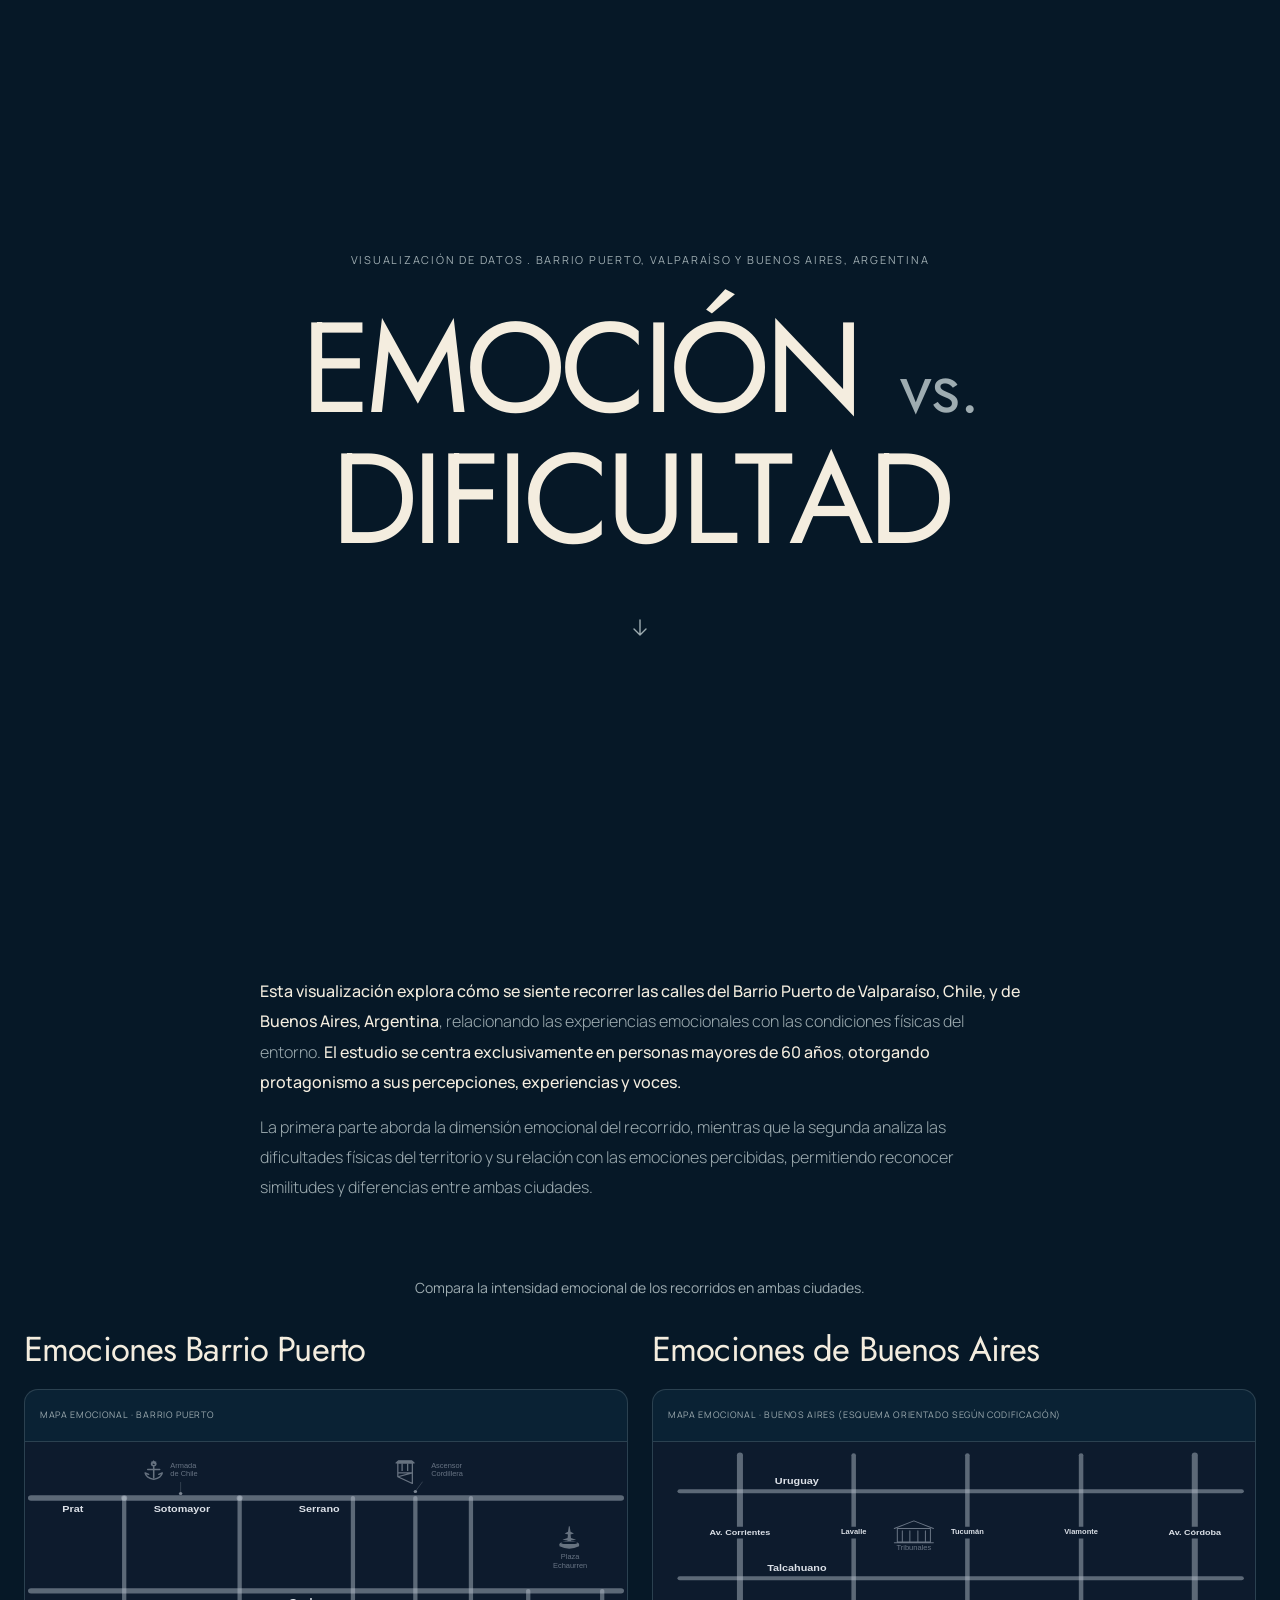
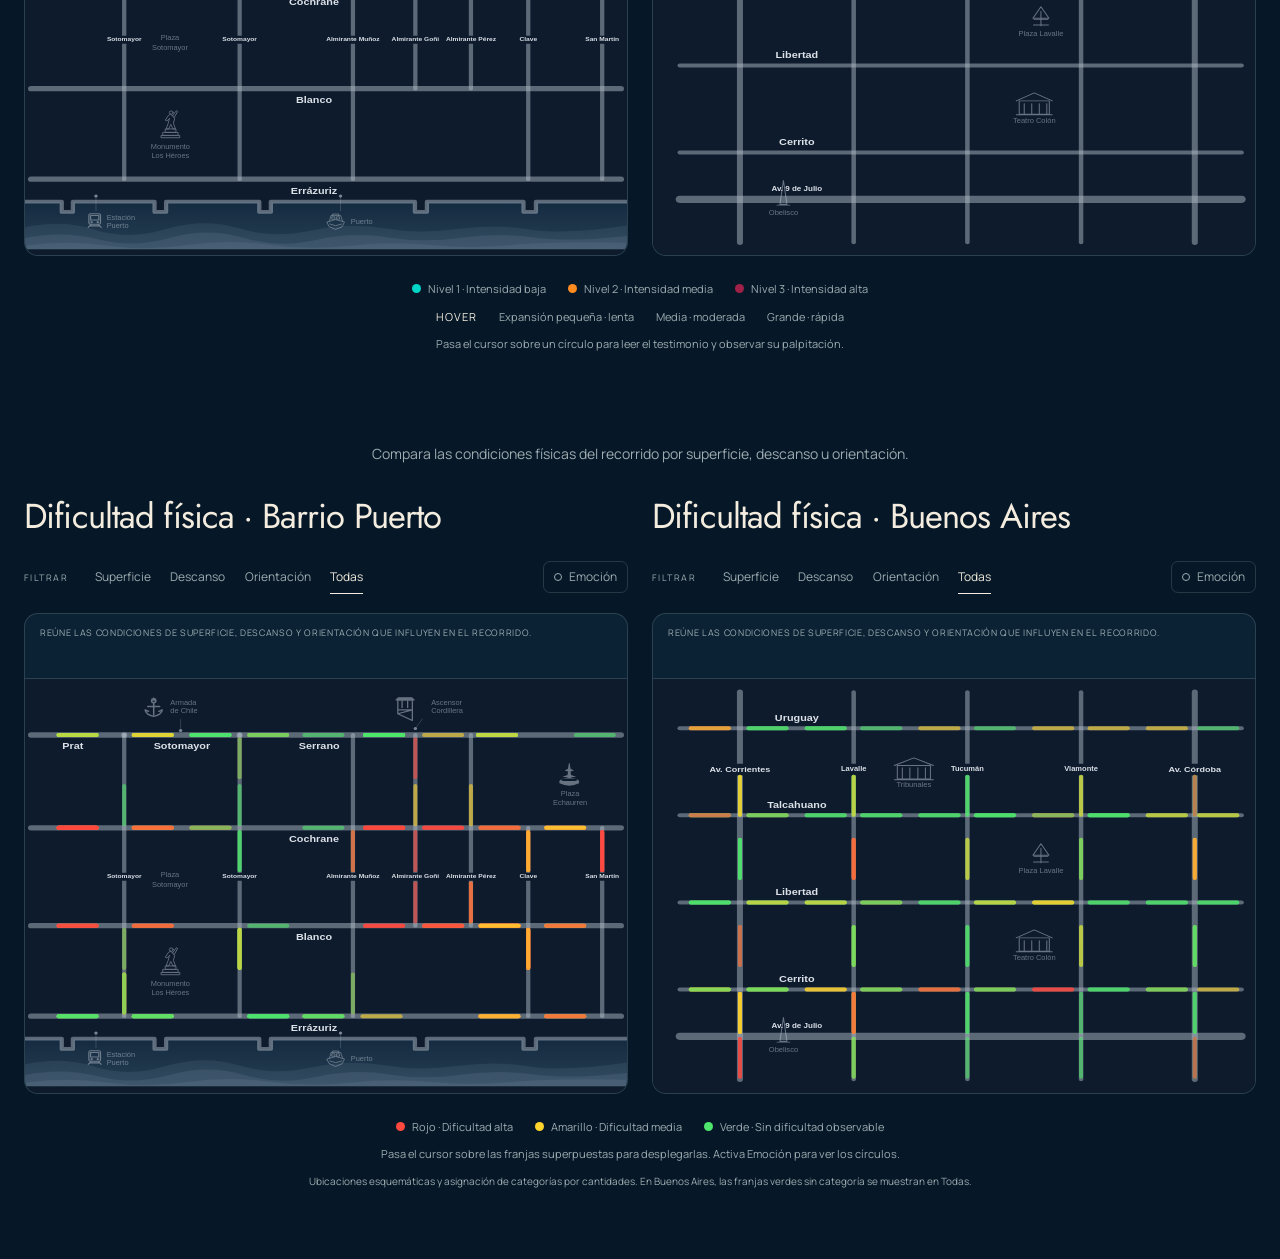
==== commit a32239d2: "Unificar leyendas, flecha de portada y aparición emocional al scroll" ====
--- a/visualizacion-emocion-dificultad/index.html
+++ b/visualizacion-emocion-dificultad/index.html
@@ -5,7 +5,7 @@
   <meta name="viewport" content="width=device-width, initial-scale=1" />
   <title>Emoción vs dificultad</title>
   <meta name="description" content="Visualización interactiva de emocionalidad y dificultad física en Barrio Puerto de Valparaíso." />
-  <link rel="stylesheet" href="./style.css?v=final-emocion-toggle-01" />
+  <link rel="stylesheet" href="./style.css?v=final-scroll-01" />
 </head>
 <body>
   <header class="animated-cover" aria-labelledby="cover-title">
@@ -86,7 +86,7 @@
   <div class="cover-content">
     <p class="eyebrow">Visualización de datos . Barrio Puerto, Valparaíso y Buenos Aires, Argentina</p>
     <h1 class="cover-title" id="cover-title" aria-label="EMOCIÓN vs. DIFICULTAD"><span class="cover-line" aria-hidden="true"><span class="cover-word"><span class="cover-letter" style="--letter-delay:0.120s">E</span><span class="cover-letter" style="--letter-delay:0.165s">M</span><span class="cover-letter" style="--letter-delay:0.210s">O</span><span class="cover-letter" style="--letter-delay:0.255s">C</span><span class="cover-letter" style="--letter-delay:0.300s">I</span><span class="cover-letter" style="--letter-delay:0.345s">Ó</span><span class="cover-letter" style="--letter-delay:0.390s">N</span></span> <span class="cover-word cover-versus"><span class="cover-letter" style="--letter-delay:0.435s">v</span><span class="cover-letter" style="--letter-delay:0.480s">s</span><span class="cover-letter" style="--letter-delay:0.525s">.</span></span></span><span class="cover-line" aria-hidden="true"><span class="cover-word"><span class="cover-letter" style="--letter-delay:0.570s">D</span><span class="cover-letter" style="--letter-delay:0.615s">I</span><span class="cover-letter" style="--letter-delay:0.660s">F</span><span class="cover-letter" style="--letter-delay:0.705s">I</span><span class="cover-letter" style="--letter-delay:0.750s">C</span><span class="cover-letter" style="--letter-delay:0.795s">U</span><span class="cover-letter" style="--letter-delay:0.840s">L</span><span class="cover-letter" style="--letter-delay:0.885s">T</span><span class="cover-letter" style="--letter-delay:0.930s">A</span><span class="cover-letter" style="--letter-delay:0.975s">D</span></span></span></h1>
-    <a class="cover-enter" href="#introduccion"><span>Explorar visualización</span><span class="cover-arrow" aria-hidden="true">↓</span></a>
+    <a class="cover-scroll-arrow" href="#introduccion" aria-label="Desplazarse a la introducción"><svg viewBox="0 0 24 24" width="24" height="24" fill="none" aria-hidden="true" focusable="false"><path d="M12 4v15m-6-6 6 6 6-6" stroke="currentColor" stroke-width="1.4" stroke-linecap="round" stroke-linejoin="round"/></svg></a>
   </div>
 </header>
   <main class="page-shell">
@@ -98,7 +98,7 @@
     </section>
 
     <section class="comparison-section comparison-emotions" aria-label="Comparación de emociones">
-      <p class="comparison-instruction">Cada círculo representa una emoción, clasificada en tres niveles de intensidad: baja, media y alta. Al pasar el cursor sobre él, se expande y palpita según su intensidad, revelando el testimonio de la persona.</p>
+      <p class="comparison-instruction">Compara la intensidad emocional de los recorridos en ambas ciudades.</p>
       <div class="comparison-grid">
         <section class="screen" id="emocionalidad">
       <div class="section-heading"><h2>Emociones Barrio Puerto</h2></div>
@@ -121,14 +121,7 @@
           </div>
         </div>
 
-        <div class="map-bottom">
-          <div class="emotion-legend">
-            <span data-emotion="entusiasmo"><i></i>Nivel 1 · Intensidad baja</span>
-            <span data-emotion="preocupacion"><i></i>Nivel 2 · Intensidad media</span>
-            <span data-emotion="frustracion"><i></i>Nivel 3 · Intensidad alta</span>
-          </div>
-          <div class="emotion-behavior-note"><span>Hover</span><span>Expansión pequeña · lenta</span><span>Media · moderada</span><span>Grande · rápida</span></div>
-        </div>
+        
       </div>
       
     </section>
@@ -153,22 +146,24 @@
           </div>
         </div>
 
-        <div class="map-bottom">
-          <div class="emotion-legend">
-            <span data-emotion="entusiasmo"><i></i>Nivel 1 · Intensidad baja</span>
-            <span data-emotion="preocupacion"><i></i>Nivel 2 · Intensidad media</span>
-            <span data-emotion="frustracion"><i></i>Nivel 3 · Intensidad alta</span>
-          </div>
-          <div class="emotion-behavior-note"><span>Hover</span><span>Expansión pequeña · lenta</span><span>Media · moderada</span><span>Grande · rápida</span></div>
-        </div>
+        
       </div>
       
     </section>
       </div>
+      <div class="shared-legend" aria-label="Leyenda común de emociones">
+        <div class="emotion-legend">
+          <span data-emotion="entusiasmo"><i></i>Nivel 1 · Intensidad baja</span>
+          <span data-emotion="preocupacion"><i></i>Nivel 2 · Intensidad media</span>
+          <span data-emotion="frustracion"><i></i>Nivel 3 · Intensidad alta</span>
+        </div>
+        <div class="emotion-behavior-note"><span>Hover</span><span>Expansión pequeña · lenta</span><span>Media · moderada</span><span>Grande · rápida</span></div>
+        <p class="shared-legend-help">Pasa el cursor sobre un círculo para leer el testimonio y observar su palpitación.</p>
+      </div>
     </section>
 
     <section class="comparison-section comparison-difficulty" aria-label="Comparación de dificultad física">
-      <p class="comparison-instruction">Explora las condiciones físicas del recorrido por superficie, descanso u orientación. Activa Emoción para superponer los círculos emocionales y comparar ambas dimensiones.</p>
+      <p class="comparison-instruction">Compara las condiciones físicas del recorrido por superficie, descanso u orientación.</p>
       <div class="comparison-grid">
         <section class="screen" id="dificultad">
       <div class="section-heading"><h2>Dificultad física · Barrio Puerto</h2></div>
@@ -201,16 +196,8 @@
           </div>
         </div>
 
-        <div class="map-bottom difficulty-bottom">
-          <div class="difficulty-legend">
-            <span><i class="hard"></i>Rojo · Dificultad alta</span>
-            <span><i class="medium"></i>Amarillo · Dificultad media</span>
-            <span><i class="easy"></i>Verde · Sin dificultad observable</span>
-          </div>
-          
-        </div>
-      </div>
-    <p class="coding-note">162 franjas según la codificación del Grupo 3. Pasa el cursor sobre un tramo para desplegar sus franjas superpuestas. Asignación a filtros provisional por cantidad; todas las franjas tienen filtro asignado. Ubicaciones gráficas referenciales sobre los ejes de calle; los intertramos se proyectan al eje más cercano de su sector.</p>
+        
+      </div>
     </section>
         <section class="screen" id="dificultad-arg">
       <div class="section-heading"><h2>Dificultad física · Buenos Aires</h2></div>
@@ -243,21 +230,22 @@
           </div>
         </div>
 
-        <div class="map-bottom difficulty-bottom">
-          <div class="difficulty-legend">
-            <span><i class="hard"></i>Rojo · Dificultad alta</span>
-            <span><i class="medium"></i>Amarillo · Dificultad media</span>
-            <span><i class="easy"></i>Verde · Sin dificultad observable</span>
-          </div>
-          
-        </div>
-      </div>
-    <p class="coding-note">141 franjas según la codificación del Grupo 3. Pasa el cursor sobre un tramo para desplegar sus franjas superpuestas. Asignación a filtros provisional por cantidad; 21 verdes sin filtro aparecen únicamente en Todas. Ubicaciones gráficas referenciales; los intertramos se proyectan a un eje adyacente.</p>
-    </section>
+        
+      </div>
+    </section>
+      </div>
+      <div class="shared-legend" aria-label="Leyenda común de dificultad física">
+        <div class="difficulty-legend">
+          <span><i class="hard"></i>Rojo · Dificultad alta</span>
+          <span><i class="medium"></i>Amarillo · Dificultad media</span>
+          <span><i class="easy"></i>Verde · Sin dificultad observable</span>
+        </div>
+        <p class="shared-legend-help">Pasa el cursor sobre las franjas superpuestas para desplegarlas. Activa Emoción para ver los círculos.</p>
+        <p class="shared-legend-method">Ubicaciones esquemáticas y asignación de categorías por cantidades. En Buenos Aires, las franjas verdes sin categoría se muestran en Todas.</p>
       </div>
     </section>
   </main>
 
-  <script src="./script.js?v=final-emocion-toggle-01"></script>
+  <script src="./script.js?v=final-scroll-01"></script>
 </body>
 </html>
--- a/visualizacion-emocion-dificultad/style.css
+++ b/visualizacion-emocion-dificultad/style.css
@@ -785,3 +785,20 @@
 .emotion-toggle:focus-visible{outline:1px dashed var(--muted);outline-offset:4px;}
 @media(max-width:1050px){.comparison-difficulty .control-bar{gap:8px;}.emotion-toggle{padding:8px;font-size:11px;}.comparison-difficulty .filter-group{gap:5px 10px;}}
 @media(prefers-reduced-motion:reduce){.emotion-toggle{transition:none;}}
+
+/* Portada: una flecha sin texto, fondo ni contenedor visible. */
+.cover-scroll-arrow{display:inline-flex;width:44px;height:44px;justify-content:center;align-items:center;color:var(--muted);text-decoration:none;border:0;background:transparent;border-radius:50%;animation:cover-fade 1s 1.05s both;transition:color .2s ease,transform .2s ease;}
+.cover-scroll-arrow:hover{color:var(--ink);transform:translateY(4px);}
+.cover-scroll-arrow:focus-visible{outline:1px dashed var(--muted);outline-offset:3px;}
+/* Una sola leyenda debajo de cada pareja de mapas. */
+.shared-legend{max-width:900px;margin:24px auto 0;text-align:center;display:flex;flex-direction:column;align-items:center;gap:10px;padding:0 12px;color:var(--muted);}
+.shared-legend .emotion-legend,.shared-legend .difficulty-legend,.shared-legend .emotion-behavior-note{justify-content:center;align-items:center;gap:8px 22px;font-size:11px;line-height:1.6;}
+.shared-legend-help{margin:0;font-size:11px;line-height:1.65;}
+.shared-legend-method{margin:0;font-size:10px;line-height:1.6;max-width:730px;}
+@supports(grid-template-rows:subgrid){@media(min-width:761px){.comparison-difficulty .comparison-grid > .screen{grid-row:span 3;}}}
+/* Scroll reveal: the order is set by each point's x coordinate in JS. */
+.emotion-reveal-ready .emotion-point{opacity:0;visibility:hidden;}
+.emotion-reveal-ready.emotion-reveal-visible .emotion-point{animation:emotion-scroll-in .48s ease-out var(--reveal-delay,0ms) both;visibility:visible;}
+.emotion-reveal-ready .emotion-point:focus{visibility:visible;opacity:1;animation:none;}
+@keyframes emotion-scroll-in{from{opacity:0;visibility:hidden;}to{opacity:1;visibility:visible;}}
+@media(prefers-reduced-motion:reduce){.cover-scroll-arrow{animation:none;transition:none;}.emotion-reveal-ready .emotion-point,.emotion-reveal-ready.emotion-reveal-visible .emotion-point{opacity:1;visibility:visible;animation:none;}}
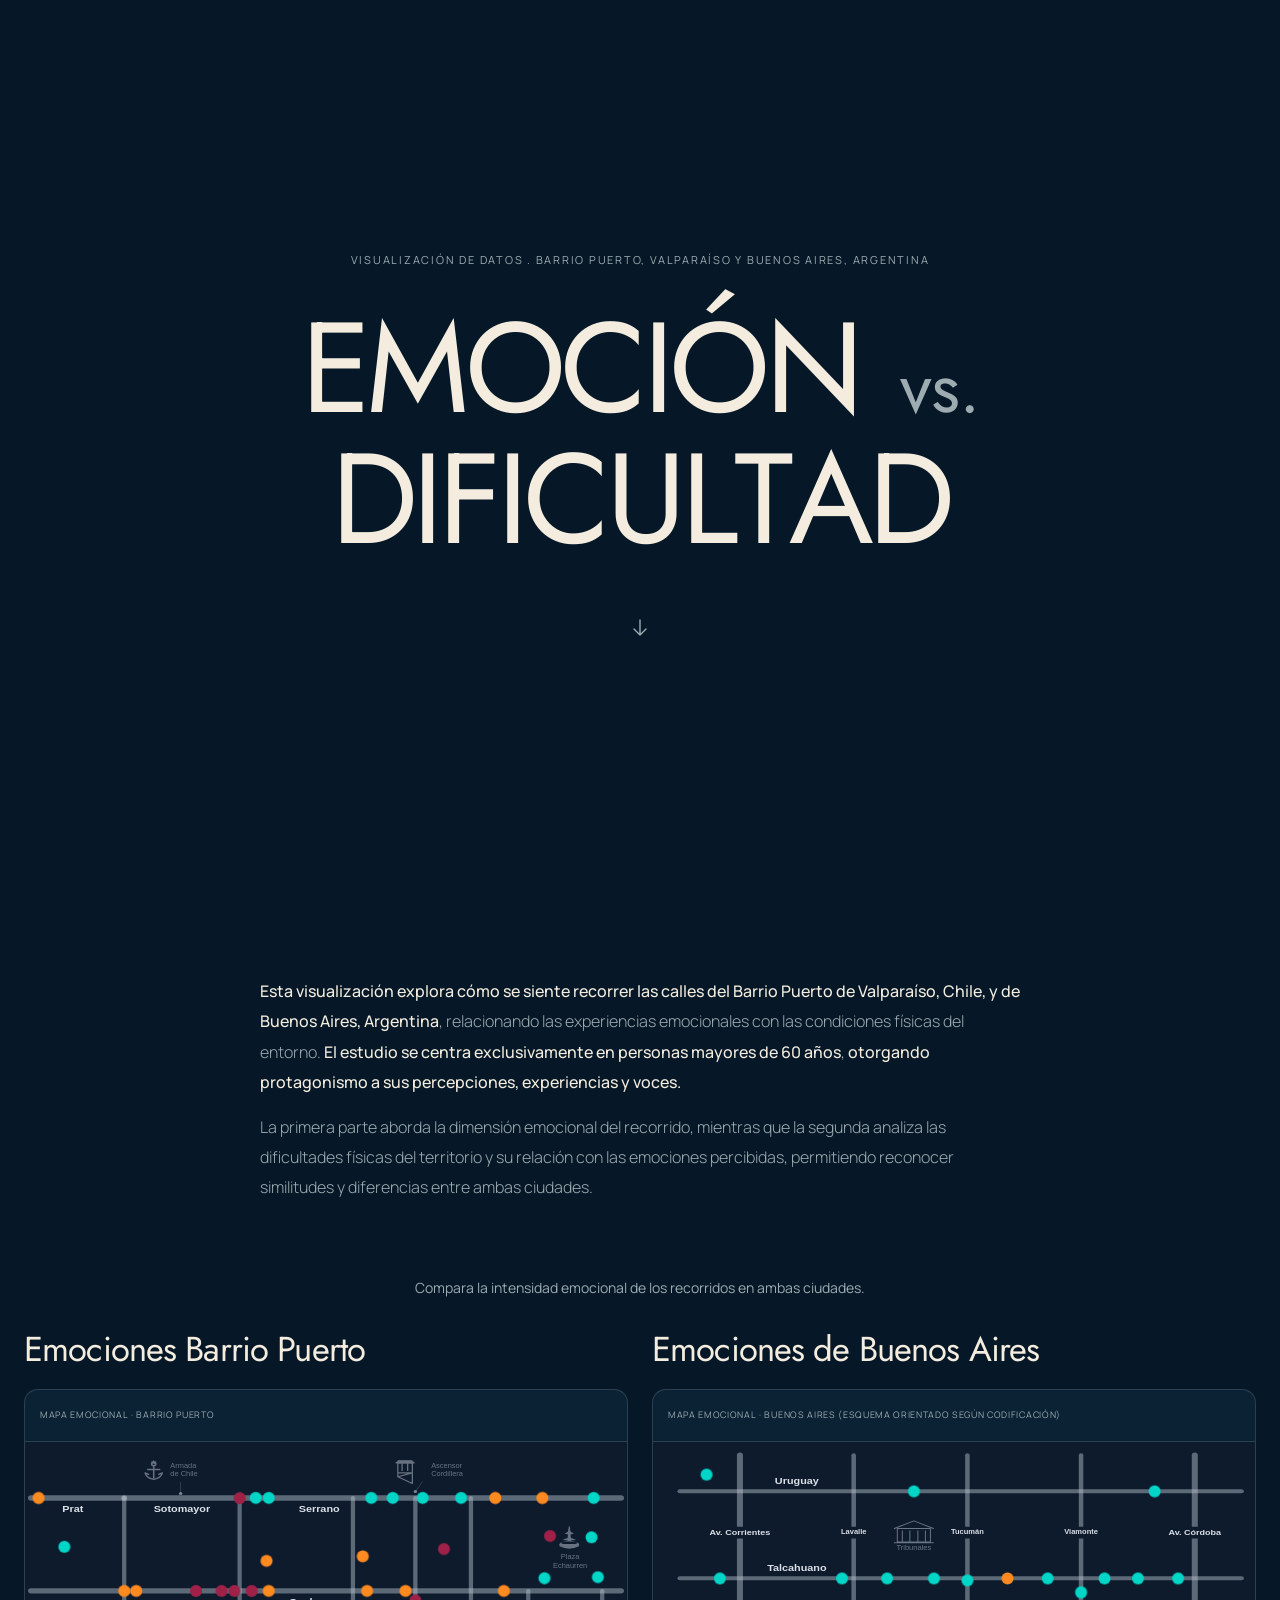
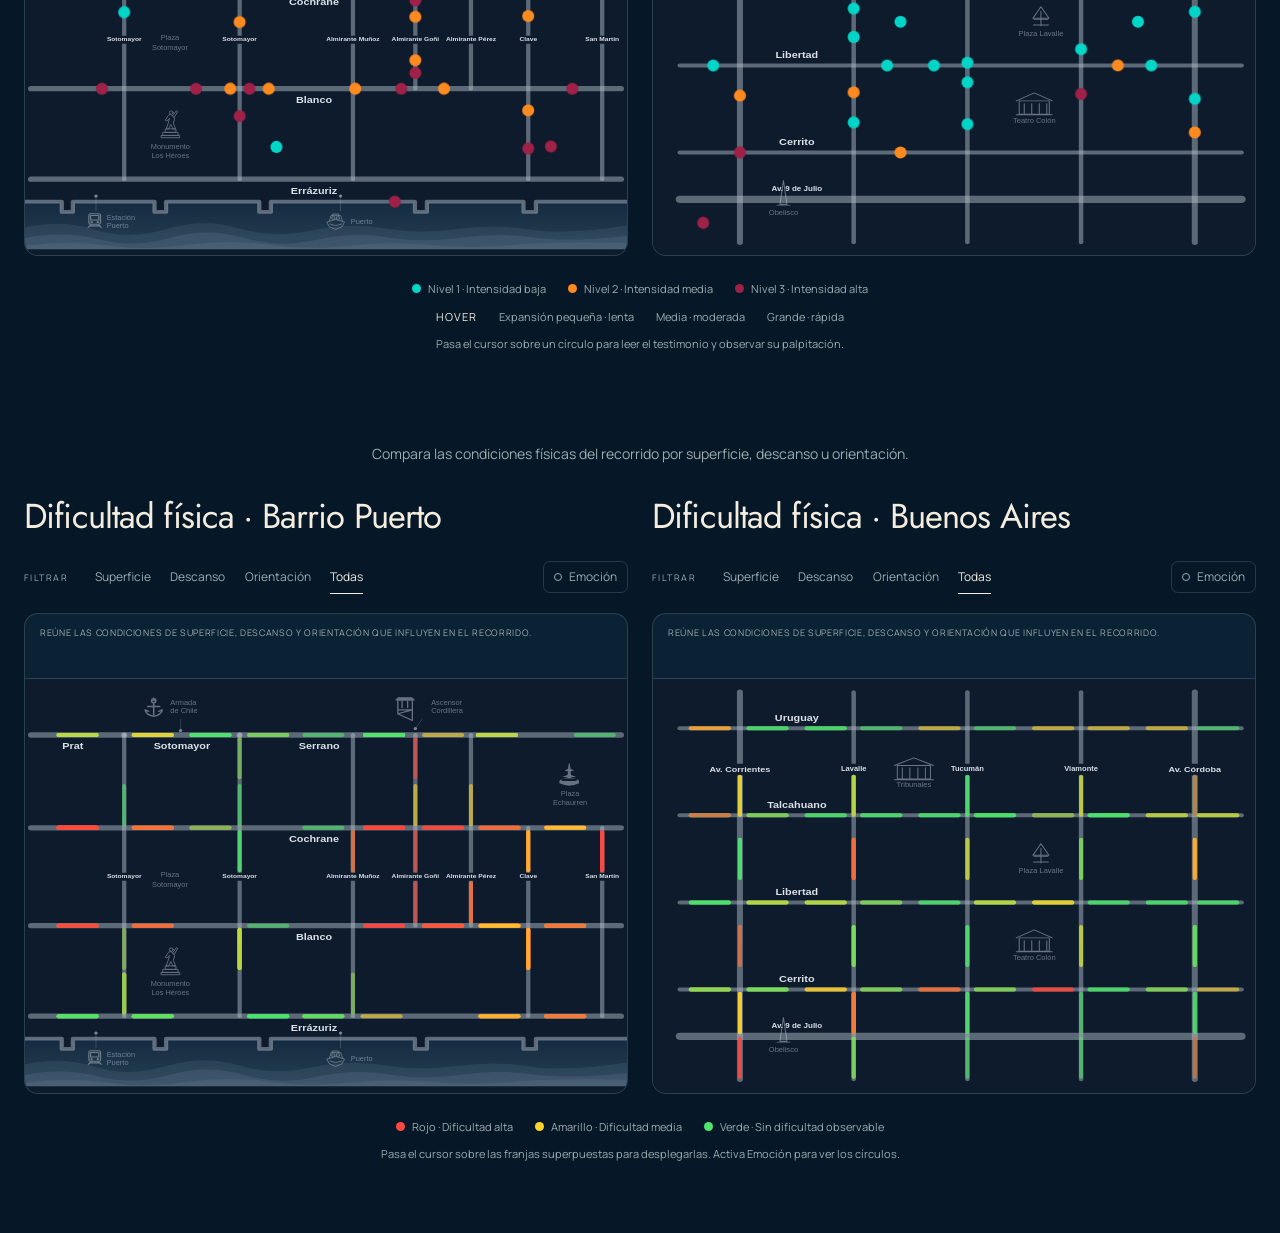
==== commit 7b65cf21: "Eliminar nota metodológica inferior de leyenda de dificultad" ====
--- a/visualizacion-emocion-dificultad/index.html
+++ b/visualizacion-emocion-dificultad/index.html
@@ -241,7 +241,6 @@
           <span><i class="easy"></i>Verde · Sin dificultad observable</span>
         </div>
         <p class="shared-legend-help">Pasa el cursor sobre las franjas superpuestas para desplegarlas. Activa Emoción para ver los círculos.</p>
-        <p class="shared-legend-method">Ubicaciones esquemáticas y asignación de categorías por cantidades. En Buenos Aires, las franjas verdes sin categoría se muestran en Todas.</p>
       </div>
     </section>
   </main>
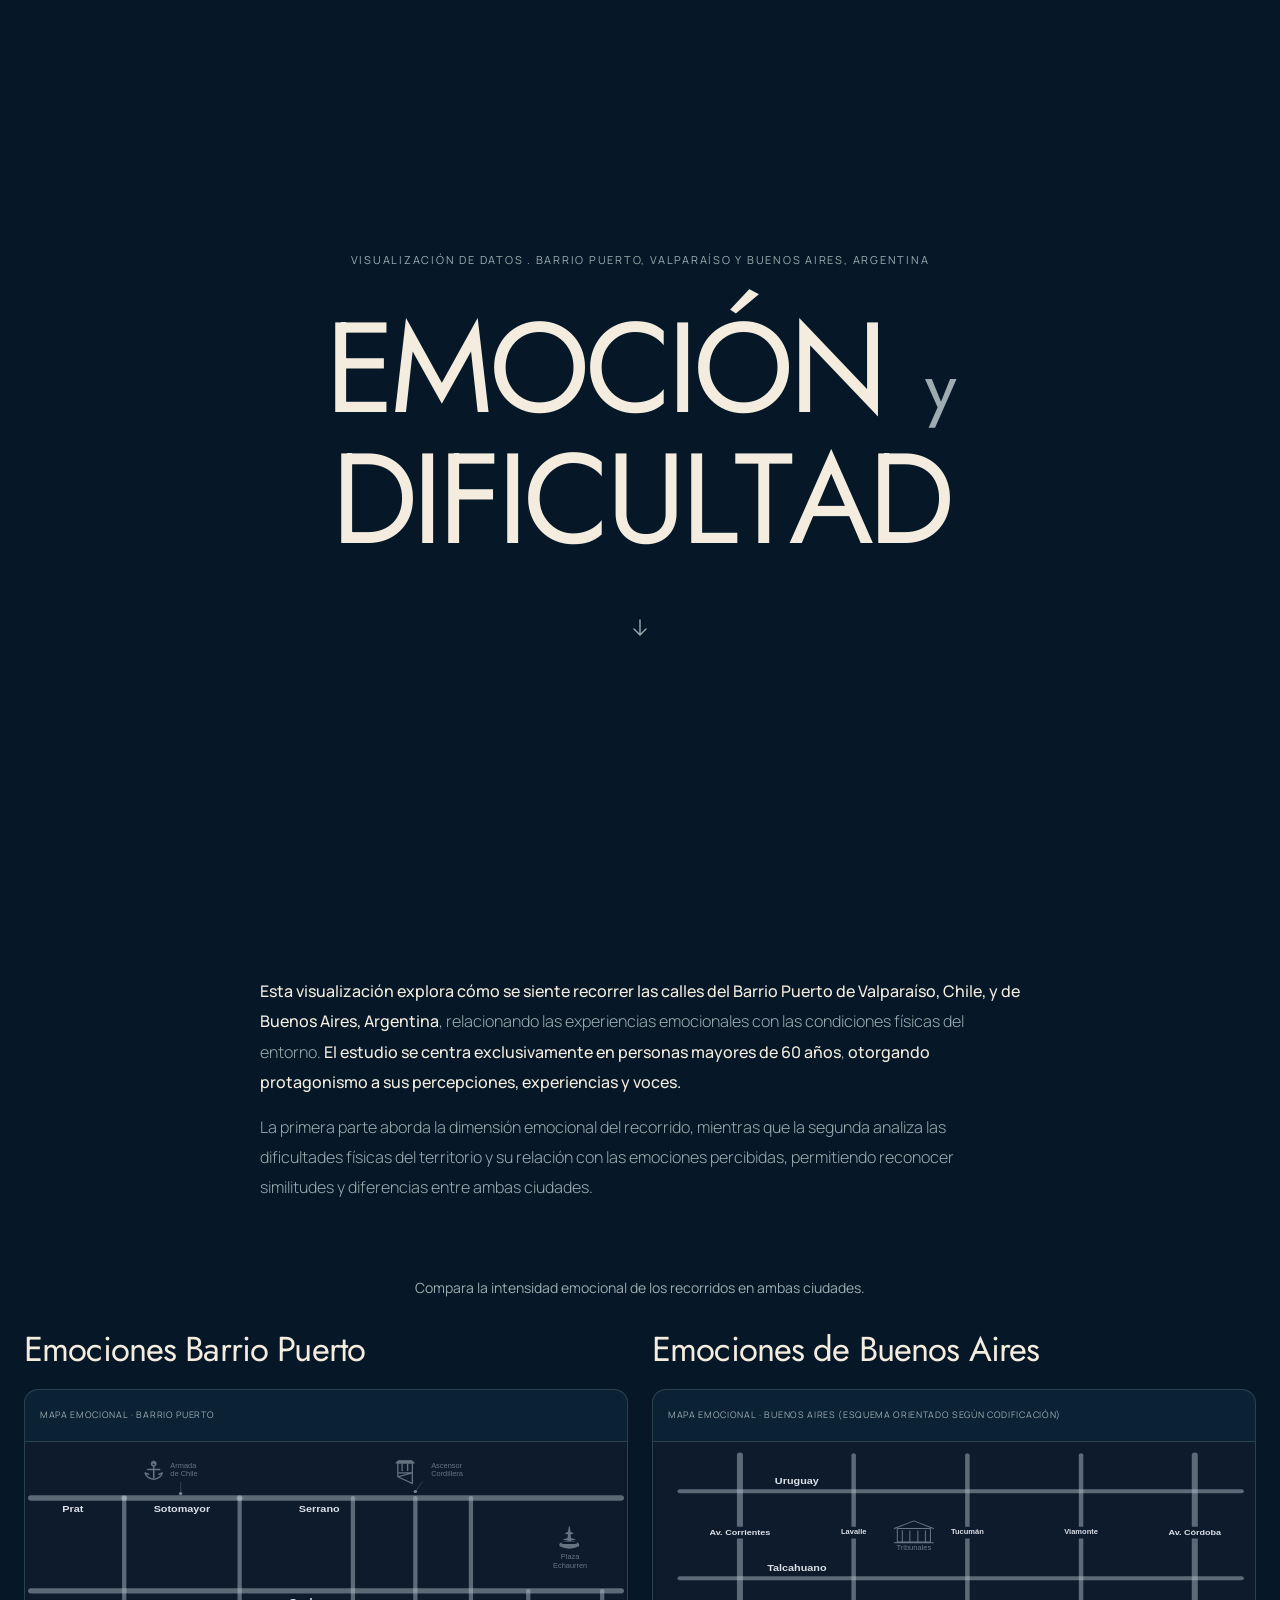
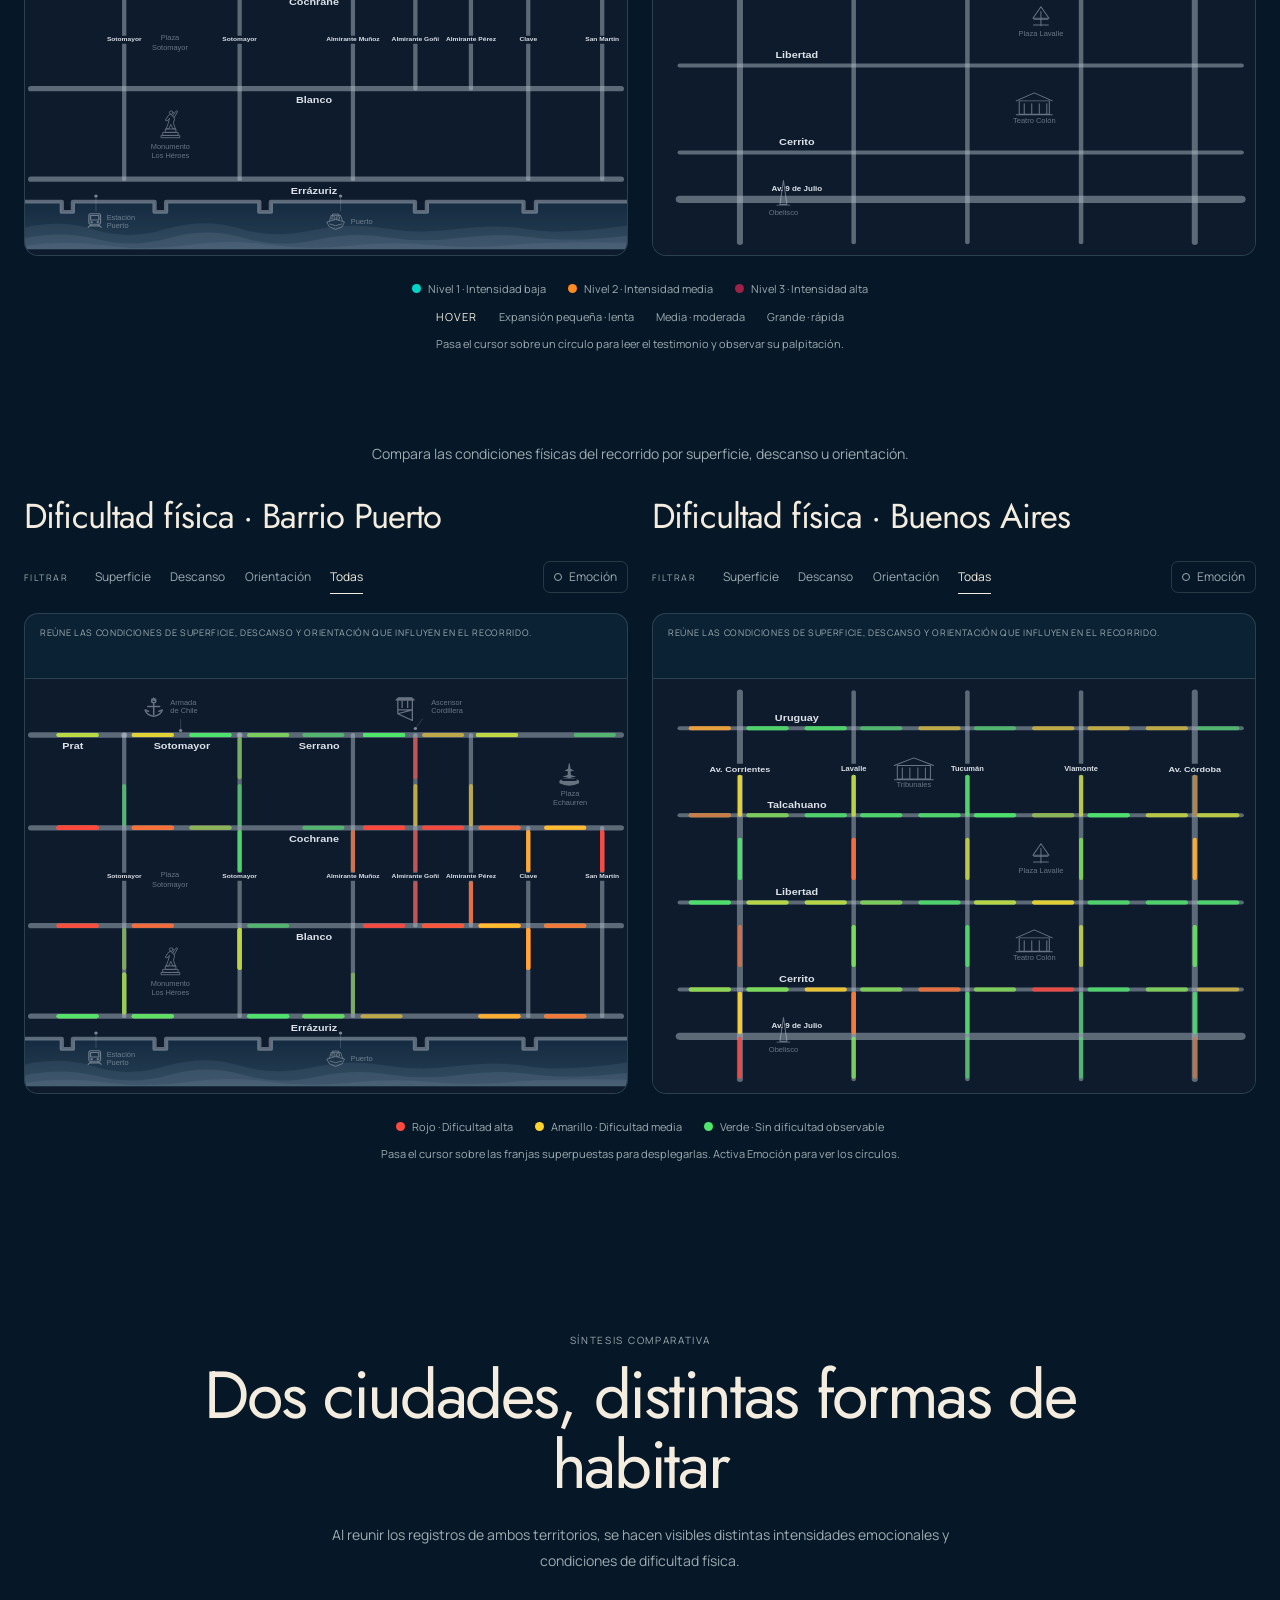
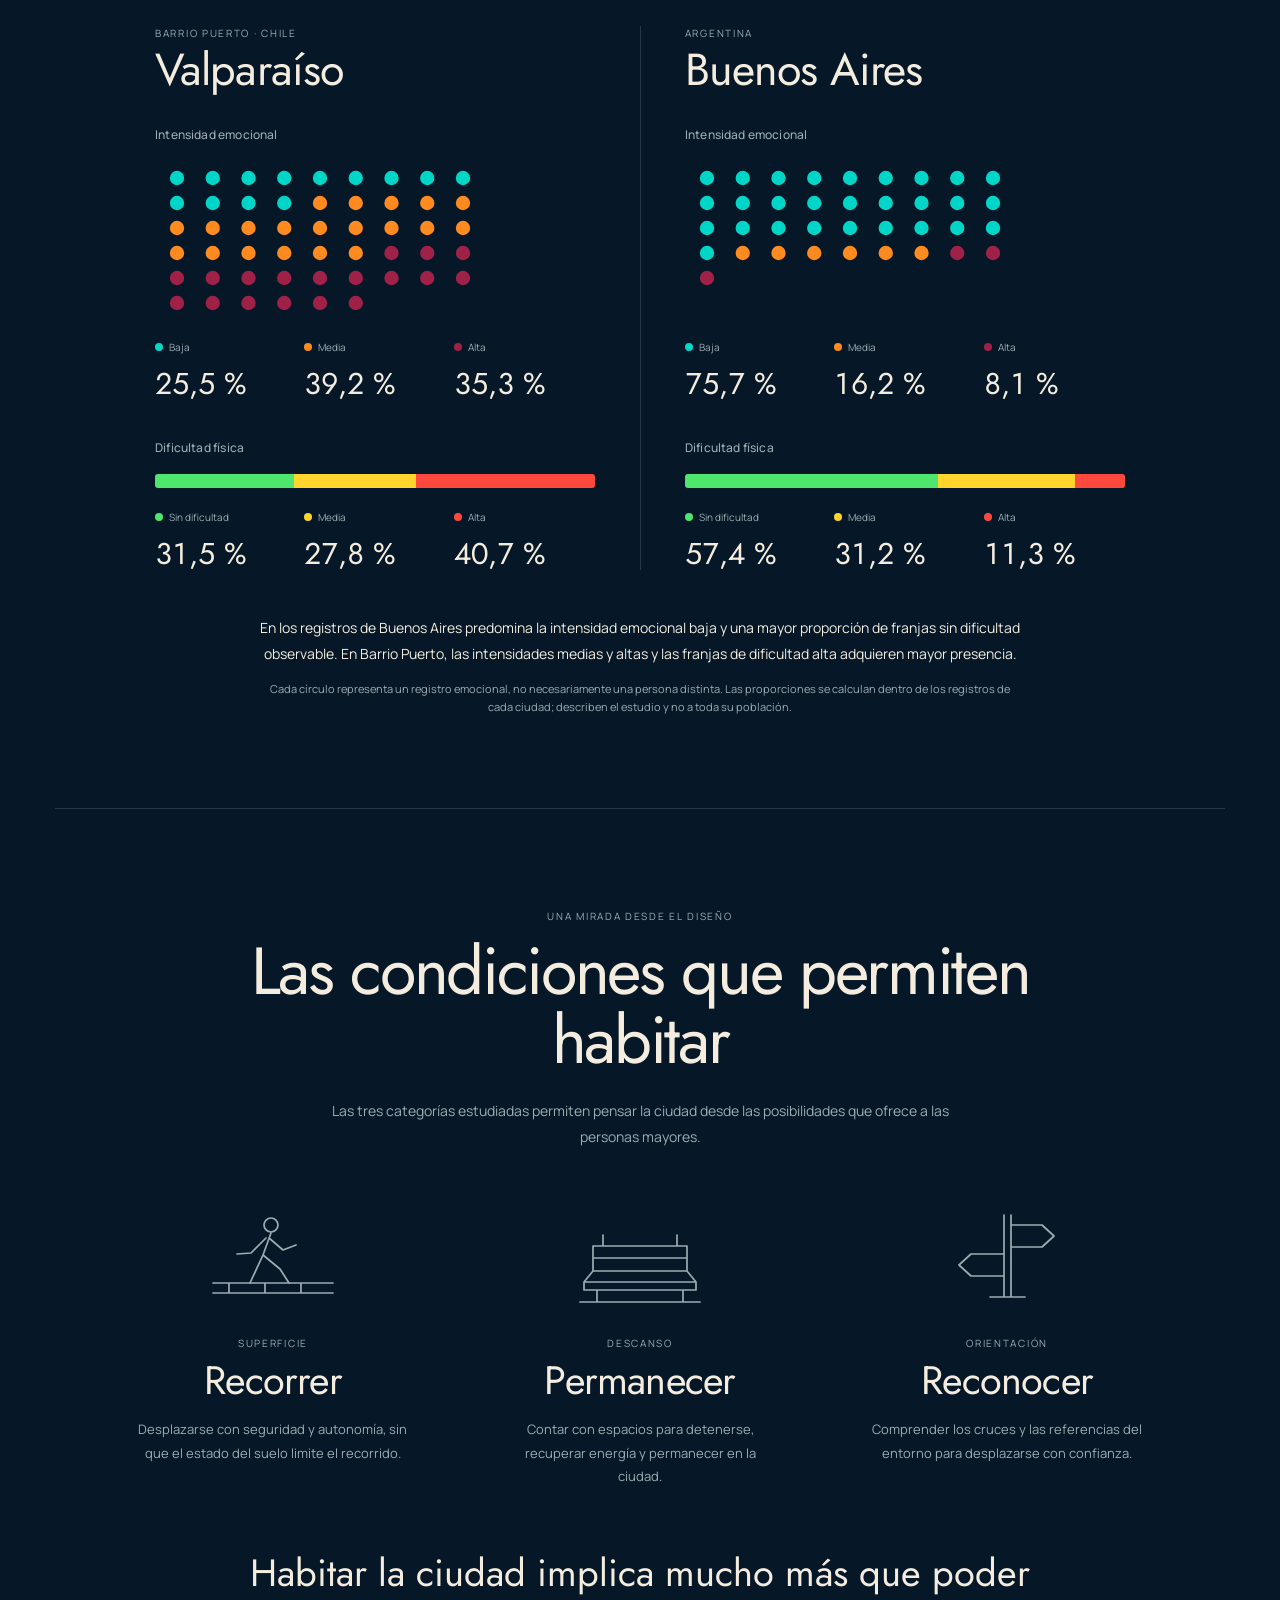
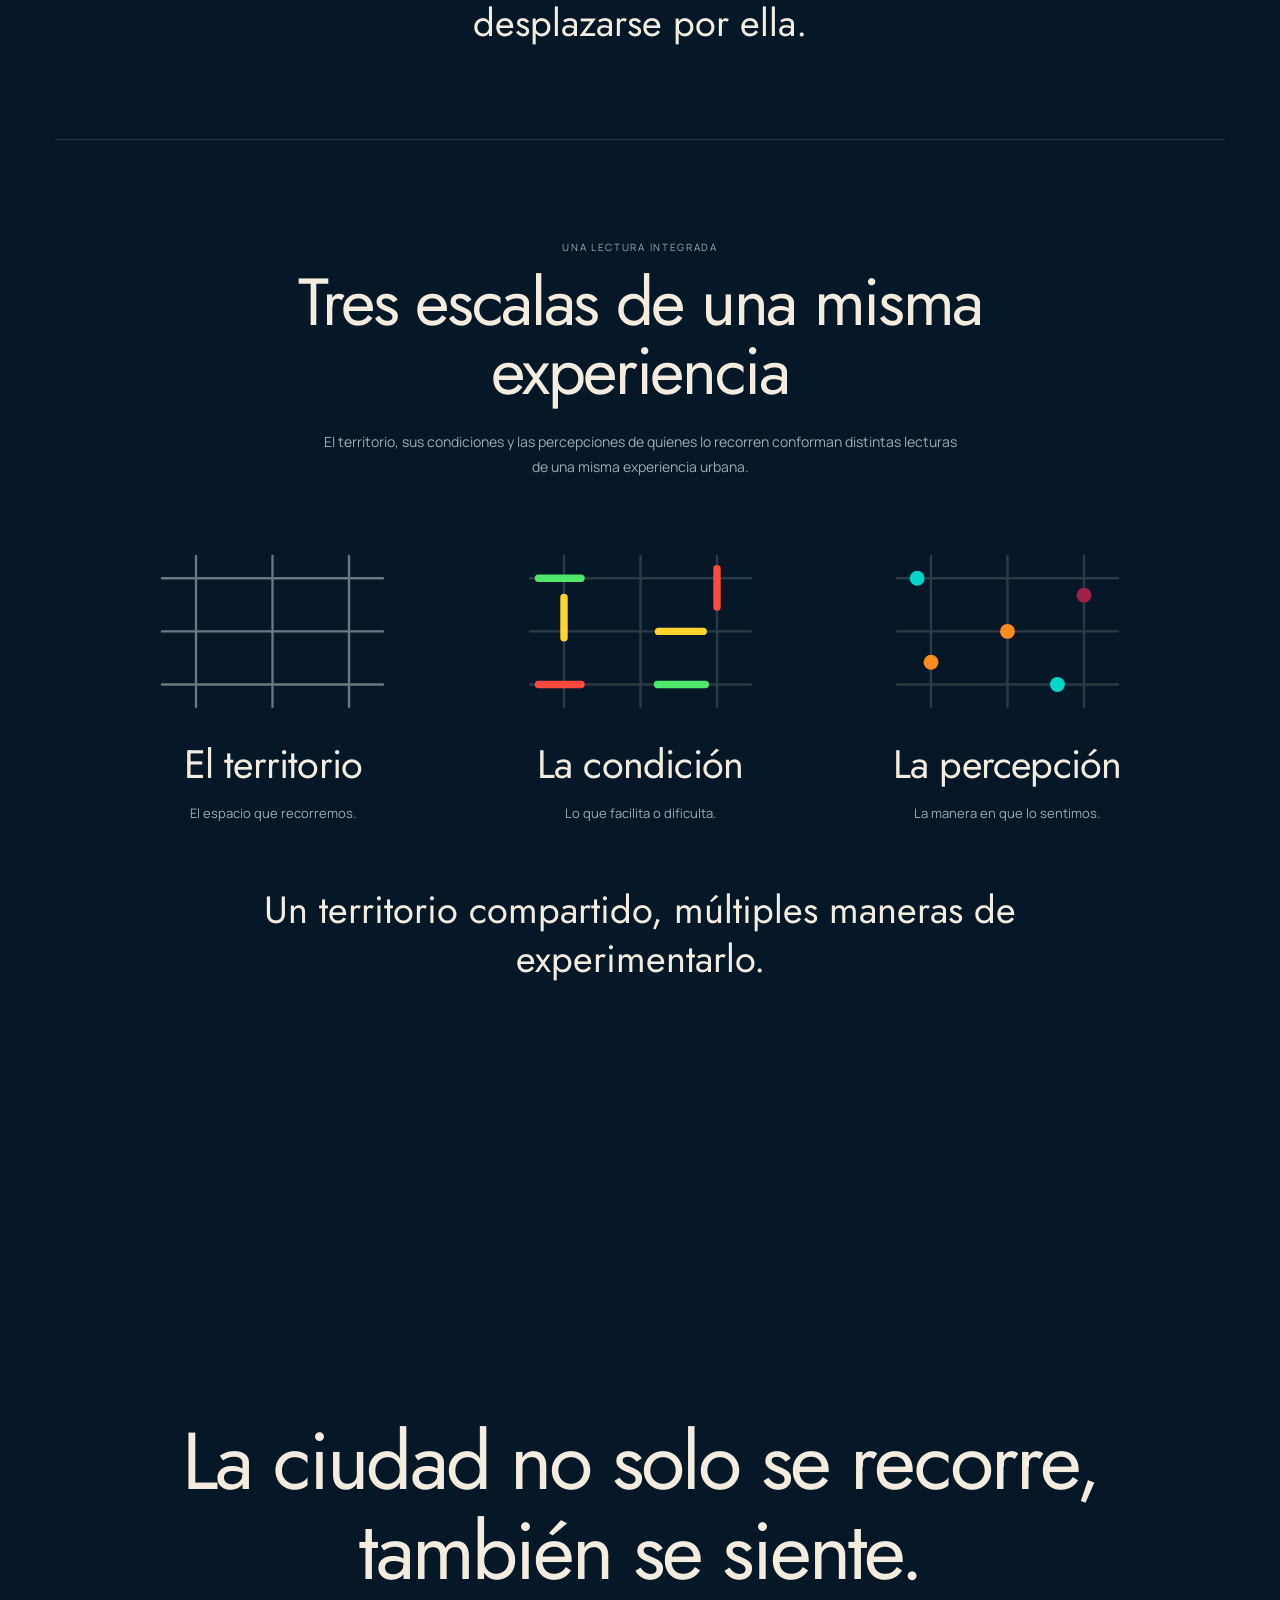
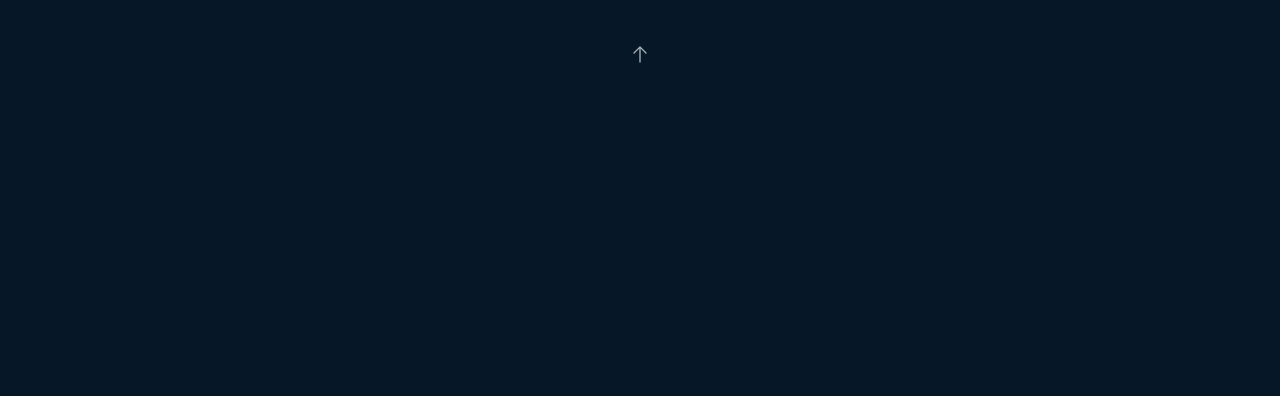
==== commit 2c647e30: "Emoción y dificultad: incorporar cierre completo en cuatro momentos" ====
--- a/visualizacion-emocion-dificultad/index.html
+++ b/visualizacion-emocion-dificultad/index.html
@@ -3,12 +3,12 @@
 <head>
   <meta charset="utf-8" />
   <meta name="viewport" content="width=device-width, initial-scale=1" />
-  <title>Emoción vs dificultad</title>
+  <title>Emoción y dificultad</title>
   <meta name="description" content="Visualización interactiva de emocionalidad y dificultad física en Barrio Puerto de Valparaíso." />
-  <link rel="stylesheet" href="./style.css?v=final-scroll-01" />
+  <link rel="stylesheet" href="./style.css?v=final-cierre-01" />
 </head>
 <body>
-  <header class="animated-cover" aria-labelledby="cover-title">
+  <header class="animated-cover" id="inicio" aria-labelledby="cover-title">
   <div class="cover-background" aria-hidden="true">
     <svg class="cover-paths cover-paths-1" viewBox="0 0 696 316" preserveAspectRatio="xMidYMid slice" fill="none" aria-hidden="true" focusable="false"><path d="M-380 -189C-380 -189 -312 216 152 343C616 470 684 875 684 875" pathLength="1" stroke="currentColor" stroke-width="0.50" stroke-opacity="0.10" style="--path-duration:20s;--path-delay:-0.00s"/>
 <path d="M-375 -195C-375 -195 -307 210 147 337C611 464 679 869 679 869" pathLength="1" stroke="currentColor" stroke-width="0.53" stroke-opacity="0.13" style="--path-duration:27s;--path-delay:-0.71s"/>
@@ -85,7 +85,7 @@
   </div>
   <div class="cover-content">
     <p class="eyebrow">Visualización de datos . Barrio Puerto, Valparaíso y Buenos Aires, Argentina</p>
-    <h1 class="cover-title" id="cover-title" aria-label="EMOCIÓN vs. DIFICULTAD"><span class="cover-line" aria-hidden="true"><span class="cover-word"><span class="cover-letter" style="--letter-delay:0.120s">E</span><span class="cover-letter" style="--letter-delay:0.165s">M</span><span class="cover-letter" style="--letter-delay:0.210s">O</span><span class="cover-letter" style="--letter-delay:0.255s">C</span><span class="cover-letter" style="--letter-delay:0.300s">I</span><span class="cover-letter" style="--letter-delay:0.345s">Ó</span><span class="cover-letter" style="--letter-delay:0.390s">N</span></span> <span class="cover-word cover-versus"><span class="cover-letter" style="--letter-delay:0.435s">v</span><span class="cover-letter" style="--letter-delay:0.480s">s</span><span class="cover-letter" style="--letter-delay:0.525s">.</span></span></span><span class="cover-line" aria-hidden="true"><span class="cover-word"><span class="cover-letter" style="--letter-delay:0.570s">D</span><span class="cover-letter" style="--letter-delay:0.615s">I</span><span class="cover-letter" style="--letter-delay:0.660s">F</span><span class="cover-letter" style="--letter-delay:0.705s">I</span><span class="cover-letter" style="--letter-delay:0.750s">C</span><span class="cover-letter" style="--letter-delay:0.795s">U</span><span class="cover-letter" style="--letter-delay:0.840s">L</span><span class="cover-letter" style="--letter-delay:0.885s">T</span><span class="cover-letter" style="--letter-delay:0.930s">A</span><span class="cover-letter" style="--letter-delay:0.975s">D</span></span></span></h1>
+    <h1 class="cover-title" id="cover-title" aria-label="EMOCIÓN y DIFICULTAD"><span class="cover-line" aria-hidden="true"><span class="cover-word"><span class="cover-letter" style="--letter-delay:0.120s">E</span><span class="cover-letter" style="--letter-delay:0.165s">M</span><span class="cover-letter" style="--letter-delay:0.210s">O</span><span class="cover-letter" style="--letter-delay:0.255s">C</span><span class="cover-letter" style="--letter-delay:0.300s">I</span><span class="cover-letter" style="--letter-delay:0.345s">Ó</span><span class="cover-letter" style="--letter-delay:0.390s">N</span></span> <span class="cover-word cover-versus"><span class="cover-letter" style="--letter-delay:0.435s">y</span></span></span><span class="cover-line" aria-hidden="true"><span class="cover-word"><span class="cover-letter" style="--letter-delay:0.570s">D</span><span class="cover-letter" style="--letter-delay:0.615s">I</span><span class="cover-letter" style="--letter-delay:0.660s">F</span><span class="cover-letter" style="--letter-delay:0.705s">I</span><span class="cover-letter" style="--letter-delay:0.750s">C</span><span class="cover-letter" style="--letter-delay:0.795s">U</span><span class="cover-letter" style="--letter-delay:0.840s">L</span><span class="cover-letter" style="--letter-delay:0.885s">T</span><span class="cover-letter" style="--letter-delay:0.930s">A</span><span class="cover-letter" style="--letter-delay:0.975s">D</span></span></span></h1>
     <a class="cover-scroll-arrow" href="#introduccion" aria-label="Desplazarse a la introducción"><svg viewBox="0 0 24 24" width="24" height="24" fill="none" aria-hidden="true" focusable="false"><path d="M12 4v15m-6-6 6 6 6-6" stroke="currentColor" stroke-width="1.4" stroke-linecap="round" stroke-linejoin="round"/></svg></a>
   </div>
 </header>
@@ -243,8 +243,141 @@
         <p class="shared-legend-help">Pasa el cursor sobre las franjas superpuestas para desplegarlas. Activa Emoción para ver los círculos.</p>
       </div>
     </section>
+
+    <div class="closing-sequence">
+      <section class="closing-section closing-summary" id="sintesis" aria-labelledby="summary-title" data-closing-reveal>
+        <header class="closing-heading">
+          <p class="closing-overline">Síntesis comparativa</p>
+          <h2 id="summary-title">Dos ciudades, distintas formas de habitar</h2>
+          <p>Al reunir los registros de ambos territorios, se hacen visibles distintas intensidades emocionales y condiciones de dificultad física.</p>
+        </header>
+        <div class="closing-comparison"><article class="closing-city"><p class="closing-overline">Barrio Puerto · Chile</p><h3>Valparaíso</h3><div class="closing-metric"><h4>Intensidad emocional</h4><svg class="summary-dots" viewBox="0 0 330 160" role="img" aria-label="Valparaíso: 13 registros de intensidad baja, 20 media, 18 alta"><circle cx="22" cy="17" r="7.2" fill="var(--entusiasmo)" style="--dot-delay:0ms"/><circle cx="57.75" cy="17" r="7.2" fill="var(--entusiasmo)" style="--dot-delay:17ms"/><circle cx="93.5" cy="17" r="7.2" fill="var(--entusiasmo)" style="--dot-delay:34ms"/><circle cx="129.25" cy="17" r="7.2" fill="var(--entusiasmo)" style="--dot-delay:51ms"/><circle cx="165" cy="17" r="7.2" fill="var(--entusiasmo)" style="--dot-delay:68ms"/><circle cx="200.75" cy="17" r="7.2" fill="var(--entusiasmo)" style="--dot-delay:85ms"/><circle cx="236.5" cy="17" r="7.2" fill="var(--entusiasmo)" style="--dot-delay:102ms"/><circle cx="272.25" cy="17" r="7.2" fill="var(--entusiasmo)" style="--dot-delay:119ms"/><circle cx="308" cy="17" r="7.2" fill="var(--entusiasmo)" style="--dot-delay:136ms"/><circle cx="22" cy="42" r="7.2" fill="var(--entusiasmo)" style="--dot-delay:153ms"/><circle cx="57.75" cy="42" r="7.2" fill="var(--entusiasmo)" style="--dot-delay:170ms"/><circle cx="93.5" cy="42" r="7.2" fill="var(--entusiasmo)" style="--dot-delay:187ms"/><circle cx="129.25" cy="42" r="7.2" fill="var(--entusiasmo)" style="--dot-delay:204ms"/><circle cx="165" cy="42" r="7.2" fill="var(--preocupacion)" style="--dot-delay:221ms"/><circle cx="200.75" cy="42" r="7.2" fill="var(--preocupacion)" style="--dot-delay:238ms"/><circle cx="236.5" cy="42" r="7.2" fill="var(--preocupacion)" style="--dot-delay:255ms"/><circle cx="272.25" cy="42" r="7.2" fill="var(--preocupacion)" style="--dot-delay:272ms"/><circle cx="308" cy="42" r="7.2" fill="var(--preocupacion)" style="--dot-delay:289ms"/><circle cx="22" cy="67" r="7.2" fill="var(--preocupacion)" style="--dot-delay:306ms"/><circle cx="57.75" cy="67" r="7.2" fill="var(--preocupacion)" style="--dot-delay:323ms"/><circle cx="93.5" cy="67" r="7.2" fill="var(--preocupacion)" style="--dot-delay:340ms"/><circle cx="129.25" cy="67" r="7.2" fill="var(--preocupacion)" style="--dot-delay:357ms"/><circle cx="165" cy="67" r="7.2" fill="var(--preocupacion)" style="--dot-delay:374ms"/><circle cx="200.75" cy="67" r="7.2" fill="var(--preocupacion)" style="--dot-delay:391ms"/><circle cx="236.5" cy="67" r="7.2" fill="var(--preocupacion)" style="--dot-delay:408ms"/><circle cx="272.25" cy="67" r="7.2" fill="var(--preocupacion)" style="--dot-delay:425ms"/><circle cx="308" cy="67" r="7.2" fill="var(--preocupacion)" style="--dot-delay:442ms"/><circle cx="22" cy="92" r="7.2" fill="var(--preocupacion)" style="--dot-delay:459ms"/><circle cx="57.75" cy="92" r="7.2" fill="var(--preocupacion)" style="--dot-delay:476ms"/><circle cx="93.5" cy="92" r="7.2" fill="var(--preocupacion)" style="--dot-delay:493ms"/><circle cx="129.25" cy="92" r="7.2" fill="var(--preocupacion)" style="--dot-delay:510ms"/><circle cx="165" cy="92" r="7.2" fill="var(--preocupacion)" style="--dot-delay:527ms"/><circle cx="200.75" cy="92" r="7.2" fill="var(--preocupacion)" style="--dot-delay:544ms"/><circle cx="236.5" cy="92" r="7.2" fill="var(--frustracion)" style="--dot-delay:561ms"/><circle cx="272.25" cy="92" r="7.2" fill="var(--frustracion)" style="--dot-delay:578ms"/><circle cx="308" cy="92" r="7.2" fill="var(--frustracion)" style="--dot-delay:595ms"/><circle cx="22" cy="117" r="7.2" fill="var(--frustracion)" style="--dot-delay:612ms"/><circle cx="57.75" cy="117" r="7.2" fill="var(--frustracion)" style="--dot-delay:629ms"/><circle cx="93.5" cy="117" r="7.2" fill="var(--frustracion)" style="--dot-delay:646ms"/><circle cx="129.25" cy="117" r="7.2" fill="var(--frustracion)" style="--dot-delay:663ms"/><circle cx="165" cy="117" r="7.2" fill="var(--frustracion)" style="--dot-delay:680ms"/><circle cx="200.75" cy="117" r="7.2" fill="var(--frustracion)" style="--dot-delay:697ms"/><circle cx="236.5" cy="117" r="7.2" fill="var(--frustracion)" style="--dot-delay:714ms"/><circle cx="272.25" cy="117" r="7.2" fill="var(--frustracion)" style="--dot-delay:731ms"/><circle cx="308" cy="117" r="7.2" fill="var(--frustracion)" style="--dot-delay:748ms"/><circle cx="22" cy="142" r="7.2" fill="var(--frustracion)" style="--dot-delay:765ms"/><circle cx="57.75" cy="142" r="7.2" fill="var(--frustracion)" style="--dot-delay:782ms"/><circle cx="93.5" cy="142" r="7.2" fill="var(--frustracion)" style="--dot-delay:799ms"/><circle cx="129.25" cy="142" r="7.2" fill="var(--frustracion)" style="--dot-delay:816ms"/><circle cx="165" cy="142" r="7.2" fill="var(--frustracion)" style="--dot-delay:833ms"/><circle cx="200.75" cy="142" r="7.2" fill="var(--frustracion)" style="--dot-delay:850ms"/></svg><div class="closing-stat-row"><div class="closing-stat"><span class="closing-stat-key"><i style="background:var(--entusiasmo)"></i>Baja</span><strong>25,5 %</strong></div><div class="closing-stat"><span class="closing-stat-key"><i style="background:var(--preocupacion)"></i>Media</span><strong>39,2 %</strong></div><div class="closing-stat"><span class="closing-stat-key"><i style="background:var(--frustracion)"></i>Alta</span><strong>35,3 %</strong></div></div></div><div class="closing-metric closing-physical"><h4>Dificultad física</h4><div class="summary-bar" role="img" aria-label="Valparaíso: 51 franjas sin dificultad observable, 45 de dificultad media y 66 de dificultad alta"><span style="width:31.48148148148148%;background:var(--green)"></span><span style="width:27.77777777777778%;background:var(--yellow)"></span><span style="width:40.74074074074074%;background:var(--red)"></span></div><div class="closing-stat-row"><div class="closing-stat"><span class="closing-stat-key"><i style="background:var(--green)"></i>Sin dificultad</span><strong>31,5 %</strong></div><div class="closing-stat"><span class="closing-stat-key"><i style="background:var(--yellow)"></i>Media</span><strong>27,8 %</strong></div><div class="closing-stat"><span class="closing-stat-key"><i style="background:var(--red)"></i>Alta</span><strong>40,7 %</strong></div></div></div></article>
+<article class="closing-city"><p class="closing-overline">Argentina</p><h3>Buenos Aires</h3><div class="closing-metric"><h4>Intensidad emocional</h4><svg class="summary-dots" viewBox="0 0 330 160" role="img" aria-label="Buenos Aires: 28 registros de intensidad baja, 6 media, 3 alta"><circle cx="22" cy="17" r="7.2" fill="var(--entusiasmo)" style="--dot-delay:0ms"/><circle cx="57.75" cy="17" r="7.2" fill="var(--entusiasmo)" style="--dot-delay:17ms"/><circle cx="93.5" cy="17" r="7.2" fill="var(--entusiasmo)" style="--dot-delay:34ms"/><circle cx="129.25" cy="17" r="7.2" fill="var(--entusiasmo)" style="--dot-delay:51ms"/><circle cx="165" cy="17" r="7.2" fill="var(--entusiasmo)" style="--dot-delay:68ms"/><circle cx="200.75" cy="17" r="7.2" fill="var(--entusiasmo)" style="--dot-delay:85ms"/><circle cx="236.5" cy="17" r="7.2" fill="var(--entusiasmo)" style="--dot-delay:102ms"/><circle cx="272.25" cy="17" r="7.2" fill="var(--entusiasmo)" style="--dot-delay:119ms"/><circle cx="308" cy="17" r="7.2" fill="var(--entusiasmo)" style="--dot-delay:136ms"/><circle cx="22" cy="42" r="7.2" fill="var(--entusiasmo)" style="--dot-delay:153ms"/><circle cx="57.75" cy="42" r="7.2" fill="var(--entusiasmo)" style="--dot-delay:170ms"/><circle cx="93.5" cy="42" r="7.2" fill="var(--entusiasmo)" style="--dot-delay:187ms"/><circle cx="129.25" cy="42" r="7.2" fill="var(--entusiasmo)" style="--dot-delay:204ms"/><circle cx="165" cy="42" r="7.2" fill="var(--entusiasmo)" style="--dot-delay:221ms"/><circle cx="200.75" cy="42" r="7.2" fill="var(--entusiasmo)" style="--dot-delay:238ms"/><circle cx="236.5" cy="42" r="7.2" fill="var(--entusiasmo)" style="--dot-delay:255ms"/><circle cx="272.25" cy="42" r="7.2" fill="var(--entusiasmo)" style="--dot-delay:272ms"/><circle cx="308" cy="42" r="7.2" fill="var(--entusiasmo)" style="--dot-delay:289ms"/><circle cx="22" cy="67" r="7.2" fill="var(--entusiasmo)" style="--dot-delay:306ms"/><circle cx="57.75" cy="67" r="7.2" fill="var(--entusiasmo)" style="--dot-delay:323ms"/><circle cx="93.5" cy="67" r="7.2" fill="var(--entusiasmo)" style="--dot-delay:340ms"/><circle cx="129.25" cy="67" r="7.2" fill="var(--entusiasmo)" style="--dot-delay:357ms"/><circle cx="165" cy="67" r="7.2" fill="var(--entusiasmo)" style="--dot-delay:374ms"/><circle cx="200.75" cy="67" r="7.2" fill="var(--entusiasmo)" style="--dot-delay:391ms"/><circle cx="236.5" cy="67" r="7.2" fill="var(--entusiasmo)" style="--dot-delay:408ms"/><circle cx="272.25" cy="67" r="7.2" fill="var(--entusiasmo)" style="--dot-delay:425ms"/><circle cx="308" cy="67" r="7.2" fill="var(--entusiasmo)" style="--dot-delay:442ms"/><circle cx="22" cy="92" r="7.2" fill="var(--entusiasmo)" style="--dot-delay:459ms"/><circle cx="57.75" cy="92" r="7.2" fill="var(--preocupacion)" style="--dot-delay:476ms"/><circle cx="93.5" cy="92" r="7.2" fill="var(--preocupacion)" style="--dot-delay:493ms"/><circle cx="129.25" cy="92" r="7.2" fill="var(--preocupacion)" style="--dot-delay:510ms"/><circle cx="165" cy="92" r="7.2" fill="var(--preocupacion)" style="--dot-delay:527ms"/><circle cx="200.75" cy="92" r="7.2" fill="var(--preocupacion)" style="--dot-delay:544ms"/><circle cx="236.5" cy="92" r="7.2" fill="var(--preocupacion)" style="--dot-delay:561ms"/><circle cx="272.25" cy="92" r="7.2" fill="var(--frustracion)" style="--dot-delay:578ms"/><circle cx="308" cy="92" r="7.2" fill="var(--frustracion)" style="--dot-delay:595ms"/><circle cx="22" cy="117" r="7.2" fill="var(--frustracion)" style="--dot-delay:612ms"/></svg><div class="closing-stat-row"><div class="closing-stat"><span class="closing-stat-key"><i style="background:var(--entusiasmo)"></i>Baja</span><strong>75,7 %</strong></div><div class="closing-stat"><span class="closing-stat-key"><i style="background:var(--preocupacion)"></i>Media</span><strong>16,2 %</strong></div><div class="closing-stat"><span class="closing-stat-key"><i style="background:var(--frustracion)"></i>Alta</span><strong>8,1 %</strong></div></div></div><div class="closing-metric closing-physical"><h4>Dificultad física</h4><div class="summary-bar" role="img" aria-label="Buenos Aires: 81 franjas sin dificultad observable, 44 de dificultad media y 16 de dificultad alta"><span style="width:57.4468085106383%;background:var(--green)"></span><span style="width:31.20567375886525%;background:var(--yellow)"></span><span style="width:11.347517730496454%;background:var(--red)"></span></div><div class="closing-stat-row"><div class="closing-stat"><span class="closing-stat-key"><i style="background:var(--green)"></i>Sin dificultad</span><strong>57,4 %</strong></div><div class="closing-stat"><span class="closing-stat-key"><i style="background:var(--yellow)"></i>Media</span><strong>31,2 %</strong></div><div class="closing-stat"><span class="closing-stat-key"><i style="background:var(--red)"></i>Alta</span><strong>11,3 %</strong></div></div></div></article></div>
+        <p class="closing-reading">En los registros de Buenos Aires predomina la intensidad emocional baja y una mayor proporción de franjas sin dificultad observable. En Barrio Puerto, las intensidades medias y altas y las franjas de dificultad alta adquieren mayor presencia.</p>
+        <p class="closing-caption">Cada círculo representa un registro emocional, no necesariamente una persona distinta. Las proporciones se calculan dentro de los registros de cada ciudad; describen el estudio y no a toda su población.</p>
+      </section>
+      <section class="closing-section closing-conditions" id="habitar" aria-labelledby="conditions-title" data-closing-reveal>
+        <header class="closing-heading">
+          <p class="closing-overline">Una mirada desde el diseño</p>
+          <h2 id="conditions-title">Las condiciones que permiten habitar</h2>
+          <p>Las tres categorías estudiadas permiten pensar la ciudad desde las posibilidades que ofrece a las personas mayores.</p>
+        </header>
+        <div class="closing-triptych"><article class="closing-condition"><div class="closing-icon"><svg viewBox="0 0 144 100" aria-hidden="true" fill="none" stroke="currentColor" stroke-width="1.7" stroke-linecap="round" stroke-linejoin="round"><path d="M12 77h120M12 87h120M28 77v10m36-10v10m36-10v10"/><circle cx="70" cy="19" r="7"/><path d="m70 27-8 22 17 14 9 14M62 49 49 77M65 32l-15 15-14 1m32-16 14 12 13-5"/></svg></div><p class="closing-overline">Superficie</p><h3>Recorrer</h3><p>Desplazarse con seguridad y autonomía, sin que el estado del suelo limite el recorrido.</p></article>
+<article class="closing-condition"><div class="closing-icon"><svg viewBox="0 0 144 100" aria-hidden="true" fill="none" stroke="currentColor" stroke-width="1.7" stroke-linecap="round" stroke-linejoin="round"><path d="M25 40h94v25H25zM25 65 16 76h112l-9-11M16 76v8h112v-8M29 84v12m86-12v12M35 40V29m74 11V29M25 52h94M12 96h120"/></svg></div><p class="closing-overline">Descanso</p><h3>Permanecer</h3><p>Contar con espacios para detenerse, recuperar energía y permanecer en la ciudad.</p></article>
+<article class="closing-condition"><div class="closing-icon"><svg viewBox="0 0 144 100" aria-hidden="true" fill="none" stroke="currentColor" stroke-width="1.7" stroke-linecap="round" stroke-linejoin="round"><path d="M69 9v82m7-82v82M76 19h31l12 11-12 11H76M69 48H36L24 59l12 11h33M55 91h35"/></svg></div><p class="closing-overline">Orientación</p><h3>Reconocer</h3><p>Comprender los cruces y las referencias del entorno para desplazarse con confianza.</p></article></div>
+        <p class="closing-statement">Habitar la ciudad implica mucho más que poder desplazarse por ella.</p>
+      </section>
+      <section class="closing-section closing-scales" id="escalas" aria-labelledby="scales-title" data-closing-reveal>
+        <header class="closing-heading">
+          <p class="closing-overline">Una lectura integrada</p>
+          <h2 id="scales-title">Tres escalas de una misma experiencia</h2>
+          <p>El territorio, sus condiciones y las percepciones de quienes lo recorren conforman distintas lecturas de una misma experiencia urbana.</p>
+        </header>
+        <div class="closing-triptych closing-scale-grid"><article class="closing-scale"><div class="closing-scale-art"><svg viewBox="0 0 240 172" aria-hidden="true"><g fill="none" stroke="#9eacb1" stroke-opacity=".65" stroke-width="2.2" stroke-linecap="round"><path d="M16 36H224 M16 86H224 M16 136H224 M48 15V157 M120 15V157 M192 15V157"/></g></svg></div><h3>El territorio</h3><p>El espacio que recorremos.</p></article>
+<article class="closing-scale"><div class="closing-scale-art"><svg viewBox="0 0 240 172" aria-hidden="true"><g fill="none" stroke="#9eacb1" stroke-opacity=".23" stroke-width="2.2" stroke-linecap="round"><path d="M16 36H224 M16 86H224 M16 136H224 M48 15V157 M120 15V157 M192 15V157"/></g><g stroke-width="7" stroke-linecap="round"><path d="M24 36H64 M136 136H181" stroke="var(--green)"/><path d="M48 54V92 M137 86H179" stroke="var(--yellow)"/><path d="M192 27V63 M24 136H64" stroke="var(--red)"/></g></svg></div><h3>La condición</h3><p>Lo que facilita o dificulta.</p></article>
+<article class="closing-scale"><div class="closing-scale-art"><svg viewBox="0 0 240 172" aria-hidden="true"><g fill="none" stroke="#9eacb1" stroke-opacity=".23" stroke-width="2.2" stroke-linecap="round"><path d="M16 36H224 M16 86H224 M16 136H224 M48 15V157 M120 15V157 M192 15V157"/></g><g><circle cx="35" cy="36" r="7" fill="var(--entusiasmo)"/><circle cx="120" cy="86" r="7" fill="var(--preocupacion)"/><circle cx="192" cy="52" r="7" fill="var(--frustracion)"/><circle cx="167" cy="136" r="7" fill="var(--entusiasmo)"/><circle cx="48" cy="115" r="7" fill="var(--preocupacion)"/></g></svg></div><h3>La percepción</h3><p>La manera en que lo sentimos.</p></article></div>
+        <p class="closing-statement">Un territorio compartido, múltiples maneras de experimentarlo.</p>
+      </section>
+    </div>
   </main>
+  <footer class="animated-cover closing-cover" id="cierre" aria-labelledby="closing-title" data-closing-reveal>
+    <div class="cover-background" aria-hidden="true">
+    <svg class="cover-paths cover-paths-1" viewBox="0 0 696 316" preserveAspectRatio="xMidYMid slice" fill="none" aria-hidden="true" focusable="false"><path d="M-380 -189C-380 -189 -312 216 152 343C616 470 684 875 684 875" pathLength="1" stroke="currentColor" stroke-width="0.50" stroke-opacity="0.10" style="--path-duration:20s;--path-delay:-0.00s"/>
+<path d="M-375 -195C-375 -195 -307 210 147 337C611 464 679 869 679 869" pathLength="1" stroke="currentColor" stroke-width="0.53" stroke-opacity="0.13" style="--path-duration:27s;--path-delay:-0.71s"/>
+<path d="M-370 -201C-370 -201 -302 204 142 331C606 458 674 863 674 863" pathLength="1" stroke="currentColor" stroke-width="0.56" stroke-opacity="0.16" style="--path-duration:23s;--path-delay:-1.42s"/>
+<path d="M-365 -207C-365 -207 -297 198 137 325C601 452 669 857 669 857" pathLength="1" stroke="currentColor" stroke-width="0.59" stroke-opacity="0.19" style="--path-duration:30s;--path-delay:-2.13s"/>
+<path d="M-360 -213C-360 -213 -292 192 132 319C596 446 664 851 664 851" pathLength="1" stroke="currentColor" stroke-width="0.62" stroke-opacity="0.22" style="--path-duration:26s;--path-delay:-2.84s"/>
+<path d="M-355 -219C-355 -219 -287 186 127 313C591 440 659 845 659 845" pathLength="1" stroke="currentColor" stroke-width="0.65" stroke-opacity="0.25" style="--path-duration:22s;--path-delay:-3.55s"/>
+<path d="M-350 -225C-350 -225 -282 180 122 307C586 434 654 839 654 839" pathLength="1" stroke="currentColor" stroke-width="0.68" stroke-opacity="0.28" style="--path-duration:29s;--path-delay:-4.26s"/>
+<path d="M-345 -231C-345 -231 -277 174 117 301C581 428 649 833 649 833" pathLength="1" stroke="currentColor" stroke-width="0.71" stroke-opacity="0.31" style="--path-duration:25s;--path-delay:-4.97s"/>
+<path d="M-340 -237C-340 -237 -272 168 112 295C576 422 644 827 644 827" pathLength="1" stroke="currentColor" stroke-width="0.74" stroke-opacity="0.34" style="--path-duration:21s;--path-delay:-5.68s"/>
+<path d="M-335 -243C-335 -243 -267 162 107 289C571 416 639 821 639 821" pathLength="1" stroke="currentColor" stroke-width="0.77" stroke-opacity="0.37" style="--path-duration:28s;--path-delay:-6.39s"/>
+<path d="M-330 -249C-330 -249 -262 156 102 283C566 410 634 815 634 815" pathLength="1" stroke="currentColor" stroke-width="0.80" stroke-opacity="0.40" style="--path-duration:24s;--path-delay:-7.10s"/>
+<path d="M-325 -255C-325 -255 -257 150 97 277C561 404 629 809 629 809" pathLength="1" stroke="currentColor" stroke-width="0.83" stroke-opacity="0.43" style="--path-duration:20s;--path-delay:-7.81s"/>
+<path d="M-320 -261C-320 -261 -252 144 92 271C556 398 624 803 624 803" pathLength="1" stroke="currentColor" stroke-width="0.86" stroke-opacity="0.46" style="--path-duration:27s;--path-delay:-8.52s"/>
+<path d="M-315 -267C-315 -267 -247 138 87 265C551 392 619 797 619 797" pathLength="1" stroke="currentColor" stroke-width="0.89" stroke-opacity="0.49" style="--path-duration:23s;--path-delay:-9.23s"/>
+<path d="M-310 -273C-310 -273 -242 132 82 259C546 386 614 791 614 791" pathLength="1" stroke="currentColor" stroke-width="0.92" stroke-opacity="0.52" style="--path-duration:30s;--path-delay:-9.94s"/>
+<path d="M-305 -279C-305 -279 -237 126 77 253C541 380 609 785 609 785" pathLength="1" stroke="currentColor" stroke-width="0.95" stroke-opacity="0.55" style="--path-duration:26s;--path-delay:-10.65s"/>
+<path d="M-300 -285C-300 -285 -232 120 72 247C536 374 604 779 604 779" pathLength="1" stroke="currentColor" stroke-width="0.98" stroke-opacity="0.58" style="--path-duration:22s;--path-delay:-11.36s"/>
+<path d="M-295 -291C-295 -291 -227 114 67 241C531 368 599 773 599 773" pathLength="1" stroke="currentColor" stroke-width="1.01" stroke-opacity="0.61" style="--path-duration:29s;--path-delay:-12.07s"/>
+<path d="M-290 -297C-290 -297 -222 108 62 235C526 362 594 767 594 767" pathLength="1" stroke="currentColor" stroke-width="1.04" stroke-opacity="0.64" style="--path-duration:25s;--path-delay:-12.78s"/>
+<path d="M-285 -303C-285 -303 -217 102 57 229C521 356 589 761 589 761" pathLength="1" stroke="currentColor" stroke-width="1.07" stroke-opacity="0.67" style="--path-duration:21s;--path-delay:-13.49s"/>
+<path d="M-280 -309C-280 -309 -212 96 52 223C516 350 584 755 584 755" pathLength="1" stroke="currentColor" stroke-width="1.10" stroke-opacity="0.70" style="--path-duration:28s;--path-delay:-14.20s"/>
+<path d="M-275 -315C-275 -315 -207 90 47 217C511 344 579 749 579 749" pathLength="1" stroke="currentColor" stroke-width="1.13" stroke-opacity="0.73" style="--path-duration:24s;--path-delay:-14.91s"/>
+<path d="M-270 -321C-270 -321 -202 84 42 211C506 338 574 743 574 743" pathLength="1" stroke="currentColor" stroke-width="1.16" stroke-opacity="0.76" style="--path-duration:20s;--path-delay:-15.62s"/>
+<path d="M-265 -327C-265 -327 -197 78 37 205C501 332 569 737 569 737" pathLength="1" stroke="currentColor" stroke-width="1.19" stroke-opacity="0.79" style="--path-duration:27s;--path-delay:-16.33s"/>
+<path d="M-260 -333C-260 -333 -192 72 32 199C496 326 564 731 564 731" pathLength="1" stroke="currentColor" stroke-width="1.22" stroke-opacity="0.82" style="--path-duration:23s;--path-delay:-17.04s"/>
+<path d="M-255 -339C-255 -339 -187 66 27 193C491 320 559 725 559 725" pathLength="1" stroke="currentColor" stroke-width="1.25" stroke-opacity="0.85" style="--path-duration:30s;--path-delay:-17.75s"/>
+<path d="M-250 -345C-250 -345 -182 60 22 187C486 314 554 719 554 719" pathLength="1" stroke="currentColor" stroke-width="1.28" stroke-opacity="0.88" style="--path-duration:26s;--path-delay:-18.46s"/>
+<path d="M-245 -351C-245 -351 -177 54 17 181C481 308 549 713 549 713" pathLength="1" stroke="currentColor" stroke-width="1.31" stroke-opacity="0.91" style="--path-duration:22s;--path-delay:-19.17s"/>
+<path d="M-240 -357C-240 -357 -172 48 12 175C476 302 544 707 544 707" pathLength="1" stroke="currentColor" stroke-width="1.34" stroke-opacity="0.92" style="--path-duration:29s;--path-delay:-19.88s"/>
+<path d="M-235 -363C-235 -363 -167 42 7 169C471 296 539 701 539 701" pathLength="1" stroke="currentColor" stroke-width="1.37" stroke-opacity="0.92" style="--path-duration:25s;--path-delay:-20.59s"/>
+<path d="M-230 -369C-230 -369 -162 36 2 163C466 290 534 695 534 695" pathLength="1" stroke="currentColor" stroke-width="1.40" stroke-opacity="0.92" style="--path-duration:21s;--path-delay:-21.30s"/>
+<path d="M-225 -375C-225 -375 -157 30 -3 157C461 284 529 689 529 689" pathLength="1" stroke="currentColor" stroke-width="1.43" stroke-opacity="0.92" style="--path-duration:28s;--path-delay:-22.01s"/>
+<path d="M-220 -381C-220 -381 -152 24 -8 151C456 278 524 683 524 683" pathLength="1" stroke="currentColor" stroke-width="1.46" stroke-opacity="0.92" style="--path-duration:24s;--path-delay:-22.72s"/>
+<path d="M-215 -387C-215 -387 -147 18 -13 145C451 272 519 677 519 677" pathLength="1" stroke="currentColor" stroke-width="1.49" stroke-opacity="0.92" style="--path-duration:20s;--path-delay:-23.43s"/>
+<path d="M-210 -393C-210 -393 -142 12 -18 139C446 266 514 671 514 671" pathLength="1" stroke="currentColor" stroke-width="1.52" stroke-opacity="0.92" style="--path-duration:27s;--path-delay:-24.14s"/>
+<path d="M-205 -399C-205 -399 -137 6 -23 133C441 260 509 665 509 665" pathLength="1" stroke="currentColor" stroke-width="1.55" stroke-opacity="0.92" style="--path-duration:23s;--path-delay:-24.85s"/></svg>
+<svg class="cover-paths cover-paths-2" viewBox="0 0 696 316" preserveAspectRatio="xMidYMid slice" fill="none" aria-hidden="true" focusable="false"><path d="M-380 -189C-380 -189 -312 216 152 343C616 470 684 875 684 875" pathLength="1" stroke="currentColor" stroke-width="0.50" stroke-opacity="0.10" style="--path-duration:23s;--path-delay:-3.00s"/>
+<path d="M-385 -195C-385 -195 -317 210 157 337C621 464 689 869 689 869" pathLength="1" stroke="currentColor" stroke-width="0.53" stroke-opacity="0.13" style="--path-duration:30s;--path-delay:-3.71s"/>
+<path d="M-390 -201C-390 -201 -322 204 162 331C626 458 694 863 694 863" pathLength="1" stroke="currentColor" stroke-width="0.56" stroke-opacity="0.16" style="--path-duration:26s;--path-delay:-4.42s"/>
+<path d="M-395 -207C-395 -207 -327 198 167 325C631 452 699 857 699 857" pathLength="1" stroke="currentColor" stroke-width="0.59" stroke-opacity="0.19" style="--path-duration:22s;--path-delay:-5.13s"/>
+<path d="M-400 -213C-400 -213 -332 192 172 319C636 446 704 851 704 851" pathLength="1" stroke="currentColor" stroke-width="0.62" stroke-opacity="0.22" style="--path-duration:29s;--path-delay:-5.84s"/>
+<path d="M-405 -219C-405 -219 -337 186 177 313C641 440 709 845 709 845" pathLength="1" stroke="currentColor" stroke-width="0.65" stroke-opacity="0.25" style="--path-duration:25s;--path-delay:-6.55s"/>
+<path d="M-410 -225C-410 -225 -342 180 182 307C646 434 714 839 714 839" pathLength="1" stroke="currentColor" stroke-width="0.68" stroke-opacity="0.28" style="--path-duration:21s;--path-delay:-7.26s"/>
+<path d="M-415 -231C-415 -231 -347 174 187 301C651 428 719 833 719 833" pathLength="1" stroke="currentColor" stroke-width="0.71" stroke-opacity="0.31" style="--path-duration:28s;--path-delay:-7.97s"/>
+<path d="M-420 -237C-420 -237 -352 168 192 295C656 422 724 827 724 827" pathLength="1" stroke="currentColor" stroke-width="0.74" stroke-opacity="0.34" style="--path-duration:24s;--path-delay:-8.68s"/>
+<path d="M-425 -243C-425 -243 -357 162 197 289C661 416 729 821 729 821" pathLength="1" stroke="currentColor" stroke-width="0.77" stroke-opacity="0.37" style="--path-duration:20s;--path-delay:-9.39s"/>
+<path d="M-430 -249C-430 -249 -362 156 202 283C666 410 734 815 734 815" pathLength="1" stroke="currentColor" stroke-width="0.80" stroke-opacity="0.40" style="--path-duration:27s;--path-delay:-10.10s"/>
+<path d="M-435 -255C-435 -255 -367 150 207 277C671 404 739 809 739 809" pathLength="1" stroke="currentColor" stroke-width="0.83" stroke-opacity="0.43" style="--path-duration:23s;--path-delay:-10.81s"/>
+<path d="M-440 -261C-440 -261 -372 144 212 271C676 398 744 803 744 803" pathLength="1" stroke="currentColor" stroke-width="0.86" stroke-opacity="0.46" style="--path-duration:30s;--path-delay:-11.52s"/>
+<path d="M-445 -267C-445 -267 -377 138 217 265C681 392 749 797 749 797" pathLength="1" stroke="currentColor" stroke-width="0.89" stroke-opacity="0.49" style="--path-duration:26s;--path-delay:-12.23s"/>
+<path d="M-450 -273C-450 -273 -382 132 222 259C686 386 754 791 754 791" pathLength="1" stroke="currentColor" stroke-width="0.92" stroke-opacity="0.52" style="--path-duration:22s;--path-delay:-12.94s"/>
+<path d="M-455 -279C-455 -279 -387 126 227 253C691 380 759 785 759 785" pathLength="1" stroke="currentColor" stroke-width="0.95" stroke-opacity="0.55" style="--path-duration:29s;--path-delay:-13.65s"/>
+<path d="M-460 -285C-460 -285 -392 120 232 247C696 374 764 779 764 779" pathLength="1" stroke="currentColor" stroke-width="0.98" stroke-opacity="0.58" style="--path-duration:25s;--path-delay:-14.36s"/>
+<path d="M-465 -291C-465 -291 -397 114 237 241C701 368 769 773 769 773" pathLength="1" stroke="currentColor" stroke-width="1.01" stroke-opacity="0.61" style="--path-duration:21s;--path-delay:-15.07s"/>
+<path d="M-470 -297C-470 -297 -402 108 242 235C706 362 774 767 774 767" pathLength="1" stroke="currentColor" stroke-width="1.04" stroke-opacity="0.64" style="--path-duration:28s;--path-delay:-15.78s"/>
+<path d="M-475 -303C-475 -303 -407 102 247 229C711 356 779 761 779 761" pathLength="1" stroke="currentColor" stroke-width="1.07" stroke-opacity="0.67" style="--path-duration:24s;--path-delay:-16.49s"/>
+<path d="M-480 -309C-480 -309 -412 96 252 223C716 350 784 755 784 755" pathLength="1" stroke="currentColor" stroke-width="1.10" stroke-opacity="0.70" style="--path-duration:20s;--path-delay:-17.20s"/>
+<path d="M-485 -315C-485 -315 -417 90 257 217C721 344 789 749 789 749" pathLength="1" stroke="currentColor" stroke-width="1.13" stroke-opacity="0.73" style="--path-duration:27s;--path-delay:-17.91s"/>
+<path d="M-490 -321C-490 -321 -422 84 262 211C726 338 794 743 794 743" pathLength="1" stroke="currentColor" stroke-width="1.16" stroke-opacity="0.76" style="--path-duration:23s;--path-delay:-18.62s"/>
+<path d="M-495 -327C-495 -327 -427 78 267 205C731 332 799 737 799 737" pathLength="1" stroke="currentColor" stroke-width="1.19" stroke-opacity="0.79" style="--path-duration:30s;--path-delay:-19.33s"/>
+<path d="M-500 -333C-500 -333 -432 72 272 199C736 326 804 731 804 731" pathLength="1" stroke="currentColor" stroke-width="1.22" stroke-opacity="0.82" style="--path-duration:26s;--path-delay:-20.04s"/>
+<path d="M-505 -339C-505 -339 -437 66 277 193C741 320 809 725 809 725" pathLength="1" stroke="currentColor" stroke-width="1.25" stroke-opacity="0.85" style="--path-duration:22s;--path-delay:-20.75s"/>
+<path d="M-510 -345C-510 -345 -442 60 282 187C746 314 814 719 814 719" pathLength="1" stroke="currentColor" stroke-width="1.28" stroke-opacity="0.88" style="--path-duration:29s;--path-delay:-21.46s"/>
+<path d="M-515 -351C-515 -351 -447 54 287 181C751 308 819 713 819 713" pathLength="1" stroke="currentColor" stroke-width="1.31" stroke-opacity="0.91" style="--path-duration:25s;--path-delay:-22.17s"/>
+<path d="M-520 -357C-520 -357 -452 48 292 175C756 302 824 707 824 707" pathLength="1" stroke="currentColor" stroke-width="1.34" stroke-opacity="0.92" style="--path-duration:21s;--path-delay:-22.88s"/>
+<path d="M-525 -363C-525 -363 -457 42 297 169C761 296 829 701 829 701" pathLength="1" stroke="currentColor" stroke-width="1.37" stroke-opacity="0.92" style="--path-duration:28s;--path-delay:-23.59s"/>
+<path d="M-530 -369C-530 -369 -462 36 302 163C766 290 834 695 834 695" pathLength="1" stroke="currentColor" stroke-width="1.40" stroke-opacity="0.92" style="--path-duration:24s;--path-delay:-24.30s"/>
+<path d="M-535 -375C-535 -375 -467 30 307 157C771 284 839 689 839 689" pathLength="1" stroke="currentColor" stroke-width="1.43" stroke-opacity="0.92" style="--path-duration:20s;--path-delay:-25.01s"/>
+<path d="M-540 -381C-540 -381 -472 24 312 151C776 278 844 683 844 683" pathLength="1" stroke="currentColor" stroke-width="1.46" stroke-opacity="0.92" style="--path-duration:27s;--path-delay:-25.72s"/>
+<path d="M-545 -387C-545 -387 -477 18 317 145C781 272 849 677 849 677" pathLength="1" stroke="currentColor" stroke-width="1.49" stroke-opacity="0.92" style="--path-duration:23s;--path-delay:-26.43s"/>
+<path d="M-550 -393C-550 -393 -482 12 322 139C786 266 854 671 854 671" pathLength="1" stroke="currentColor" stroke-width="1.52" stroke-opacity="0.92" style="--path-duration:30s;--path-delay:-27.14s"/>
+<path d="M-555 -399C-555 -399 -487 6 327 133C791 260 859 665 859 665" pathLength="1" stroke="currentColor" stroke-width="1.55" stroke-opacity="0.92" style="--path-duration:26s;--path-delay:-27.85s"/></svg>
+  </div>
+    <div class="cover-content closing-cover-content">
+      <h2 class="closing-phrase" id="closing-title" aria-label="La ciudad no solo se recorre, también se siente."><span class="closing-phrase-line" aria-hidden="true"><span class="closing-phrase-word"><span class="cover-letter" style="--letter-delay:0.120s">L</span><span class="cover-letter" style="--letter-delay:0.147s">a</span></span> <span class="closing-phrase-word"><span class="cover-letter" style="--letter-delay:0.174s">c</span><span class="cover-letter" style="--letter-delay:0.201s">i</span><span class="cover-letter" style="--letter-delay:0.228s">u</span><span class="cover-letter" style="--letter-delay:0.255s">d</span><span class="cover-letter" style="--letter-delay:0.282s">a</span><span class="cover-letter" style="--letter-delay:0.309s">d</span></span> <span class="closing-phrase-word"><span class="cover-letter" style="--letter-delay:0.336s">n</span><span class="cover-letter" style="--letter-delay:0.363s">o</span></span> <span class="closing-phrase-word"><span class="cover-letter" style="--letter-delay:0.390s">s</span><span class="cover-letter" style="--letter-delay:0.417s">o</span><span class="cover-letter" style="--letter-delay:0.444s">l</span><span class="cover-letter" style="--letter-delay:0.471s">o</span></span> <span class="closing-phrase-word"><span class="cover-letter" style="--letter-delay:0.498s">s</span><span class="cover-letter" style="--letter-delay:0.525s">e</span></span> <span class="closing-phrase-word"><span class="cover-letter" style="--letter-delay:0.552s">r</span><span class="cover-letter" style="--letter-delay:0.579s">e</span><span class="cover-letter" style="--letter-delay:0.606s">c</span><span class="cover-letter" style="--letter-delay:0.633s">o</span><span class="cover-letter" style="--letter-delay:0.660s">r</span><span class="cover-letter" style="--letter-delay:0.687s">r</span><span class="cover-letter" style="--letter-delay:0.714s">e</span><span class="cover-letter" style="--letter-delay:0.741s">,</span></span></span><span class="closing-phrase-line" aria-hidden="true"><span class="closing-phrase-word"><span class="cover-letter" style="--letter-delay:0.768s">t</span><span class="cover-letter" style="--letter-delay:0.795s">a</span><span class="cover-letter" style="--letter-delay:0.822s">m</span><span class="cover-letter" style="--letter-delay:0.849s">b</span><span class="cover-letter" style="--letter-delay:0.876s">i</span><span class="cover-letter" style="--letter-delay:0.903s">é</span><span class="cover-letter" style="--letter-delay:0.930s">n</span></span> <span class="closing-phrase-word"><span class="cover-letter" style="--letter-delay:0.957s">s</span><span class="cover-letter" style="--letter-delay:0.984s">e</span></span> <span class="closing-phrase-word"><span class="cover-letter" style="--letter-delay:1.011s">s</span><span class="cover-letter" style="--letter-delay:1.038s">i</span><span class="cover-letter" style="--letter-delay:1.065s">e</span><span class="cover-letter" style="--letter-delay:1.092s">n</span><span class="cover-letter" style="--letter-delay:1.119s">t</span><span class="cover-letter" style="--letter-delay:1.146s">e</span><span class="cover-letter" style="--letter-delay:1.173s">.</span></span></span></h2>
+      <a class="cover-scroll-arrow closing-return" href="#inicio" aria-label="Volver al inicio"><svg viewBox="0 0 24 24" width="24" height="24" fill="none" aria-hidden="true" focusable="false"><path d="M12 20V5m-6 6 6-6 6 6" stroke="currentColor" stroke-width="1.4" stroke-linecap="round" stroke-linejoin="round"/></svg></a>
+    </div>
+  </footer>
 
   <script src="./script.js?v=final-scroll-01"></script>
+
+  <script>
+  (function(){
+    if(!("IntersectionObserver" in window)||window.matchMedia("(prefers-reduced-motion: reduce)").matches)return;
+    const observer=new IntersectionObserver(function(entries){
+      entries.forEach(function(entry){
+        if(!entry.isIntersecting)return;
+        entry.target.classList.add("closing-visible");
+        observer.unobserve(entry.target);
+      });
+    },{threshold:.12});
+    document.querySelectorAll("[data-closing-reveal]").forEach(function(section){
+      section.classList.add("closing-ready");
+      observer.observe(section);
+    });
+  })();
+  </script>
 </body>
 </html>
--- a/visualizacion-emocion-dificultad/style.css
+++ b/visualizacion-emocion-dificultad/style.css
@@ -802,3 +802,83 @@
 .emotion-reveal-ready .emotion-point:focus{visibility:visible;opacity:1;animation:none;}
 @keyframes emotion-scroll-in{from{opacity:0;visibility:hidden;}to{opacity:1;visibility:visible;}}
 @media(prefers-reduced-motion:reduce){.cover-scroll-arrow{animation:none;transition:none;}.emotion-reveal-ready .emotion-point,.emotion-reveal-ready.emotion-reveal-visible .emotion-point{opacity:1;visibility:visible;animation:none;}}
+
+/* Cierre editorial: de la síntesis de datos a una lectura humana del territorio. */
+.closing-sequence{max-width:1190px;margin:0 auto;padding:0 10px;}
+.closing-section{padding:100px 0 92px;}
+.closing-section+.closing-section{border-top:1px solid var(--line);}
+.closing-heading{max-width:900px;margin:0 auto 52px;text-align:center;}
+.closing-overline{font-size:10px;letter-spacing:.17em;text-transform:uppercase;color:var(--muted);margin:0 0 14px;font-weight:400;}
+.closing-heading h2{font-size:clamp(35px,5.2vw,76px);line-height:1.04;letter-spacing:-.035em;margin:0 0 22px;font-weight:400;}
+.closing-heading>p:last-child{max-width:650px;margin:0 auto;color:var(--muted);font-size:14px;line-height:1.85;}
+.closing-comparison{display:grid;grid-template-columns:repeat(2,minmax(0,1fr));gap:clamp(35px,7vw,110px);max-width:970px;margin:auto;}
+.closing-city{min-width:0;}
+.closing-city+.closing-city{position:relative;}
+.closing-city+.closing-city::before{content:"";position:absolute;left:calc(clamp(35px,7vw,110px)/-2);height:100%;width:1px;background:var(--line);}
+.closing-city .closing-overline{margin-bottom:5px;}
+.closing-city h3,.closing-condition h3,.closing-scale h3{font-family:"Jost",Arial,sans-serif;font-weight:400;color:var(--ink);line-height:1.1;letter-spacing:-.02em;margin:0;font-size:clamp(29px,3.5vw,48px);}
+.closing-metric{margin-top:32px;}
+.closing-metric h4{font-size:12px;font-weight:500;letter-spacing:.015em;color:var(--muted);margin:0 0 18px;}
+.summary-dots{width:100%;max-width:330px;height:auto;display:block;margin:0 0 12px;}
+.closing-stat-row{display:grid;grid-template-columns:repeat(3,minmax(0,1fr));gap:8px;}
+.closing-stat{display:flex;flex-direction:column;gap:7px;min-width:0;}
+.closing-stat-key{display:flex;align-items:center;gap:6px;color:var(--muted);font-size:10px;line-height:1.4;min-height:28px;}
+.closing-stat-key i{width:8px;height:8px;border-radius:50%;flex-shrink:0;}
+.closing-stat strong{color:var(--ink);font-family:"Jost",Arial,sans-serif;font-size:clamp(20px,2.4vw,30px);line-height:1.05;font-weight:400;font-variant-numeric:tabular-nums;}
+.summary-bar{display:flex;width:100%;height:14px;border-radius:3px;overflow:hidden;margin:0 0 15px;gap:0;transform-origin:left center;}
+.summary-bar span{display:block;height:100%;}
+.closing-physical{margin-top:40px;}
+.closing-reading{max-width:760px;text-align:center;margin:45px auto 12px;font-size:14px;line-height:1.9;color:var(--ink);font-weight:400;}
+.closing-caption{font-size:11px;line-height:1.65;max-width:750px;text-align:center;color:var(--muted);margin:0 auto;}
+.closing-triptych{display:grid;grid-template-columns:repeat(3,minmax(0,1fr));gap:clamp(20px,4vw,65px);max-width:1050px;margin:0 auto;text-align:center;align-items:start;}
+.closing-condition,.closing-scale{min-width:0;display:flex;flex-direction:column;align-items:center;}
+.closing-icon{display:flex;align-items:center;justify-content:center;height:110px;width:144px;max-width:100%;margin:0 0 25px;color:var(--muted);}
+.closing-icon svg{width:100%;height:auto;display:block;}
+.closing-condition .closing-overline{margin-bottom:9px;}
+.closing-condition h3,.closing-scale h3{font-size:clamp(27px,3.1vw,41px);}
+.closing-condition>p:last-child,.closing-scale>p{color:var(--muted);font-size:13px;line-height:1.8;margin:15px 0 0;max-width:275px;}
+.closing-statement{font-family:"Jost",Arial,sans-serif;font-size:clamp(23px,3vw,38px);line-height:1.3;font-weight:400;text-align:center;color:var(--ink);max-width:850px;margin:60px auto 0;}
+.closing-scale-art{width:100%;max-width:255px;padding:8px 0 20px;}
+.closing-scale-art svg{display:block;width:100%;height:auto;}
+.closing-cover{min-height:100vh;min-height:100svh;margin-top:20px;}
+.closing-cover-content{width:min(100%,1120px);}
+.closing-phrase{font-family:"Jost",Arial,sans-serif;font-size:clamp(35px,6.3vw,92px);font-weight:400;line-height:1.12;letter-spacing:-.035em;margin:0 0 36px;color:var(--ink);}
+.closing-phrase-line{display:block;}
+.closing-phrase-word{display:inline-block;white-space:nowrap;}
+.closing-phrase .cover-letter{animation:none;}
+.closing-return:hover{transform:translateY(-4px);}
+.closing-ready .closing-heading,.closing-ready .closing-city,.closing-ready .closing-condition,.closing-ready .closing-scale{opacity:0;transform:translateY(20px);}
+.closing-ready.closing-visible .closing-heading,.closing-ready.closing-visible .closing-city,.closing-ready.closing-visible .closing-condition,.closing-ready.closing-visible .closing-scale{opacity:1;transform:none;transition:opacity .7s ease,transform .7s ease;}
+.closing-ready.closing-visible .closing-city:nth-child(2),.closing-ready.closing-visible .closing-condition:nth-child(2),.closing-ready.closing-visible .closing-scale:nth-child(2){transition-delay:.15s;}
+.closing-ready.closing-visible .closing-condition:nth-child(3),.closing-ready.closing-visible .closing-scale:nth-child(3){transition-delay:.30s;}
+.closing-ready .summary-dots circle{opacity:0;}
+.closing-ready.closing-visible .summary-dots circle{animation:cover-fade .35s ease var(--dot-delay) both;}
+.closing-ready .summary-bar{transform:scaleX(0);}
+.closing-ready.closing-visible .summary-bar{transform:scaleX(1);transition:transform .85s cubic-bezier(.16,1,.3,1) .2s;}
+.closing-ready .closing-phrase .cover-letter{opacity:0;}
+.closing-ready.closing-visible .closing-phrase .cover-letter{animation:cover-letter-in .86s cubic-bezier(.16,1,.3,1) var(--letter-delay,0s) both;}
+@media(max-width:760px){
+ .closing-sequence{padding:0 2px;}
+ .closing-section{padding:58px 0;}
+ .closing-heading{margin-bottom:36px;}
+ .closing-heading h2{font-size:clamp(33px,7vw,48px);}
+ .closing-heading>p:last-child{font-size:13px;}
+ .closing-comparison{gap:20px;}
+ .closing-city+.closing-city::before{left:-10px;}
+ .closing-city h3{font-size:clamp(22px,4.6vw,35px);}
+ .closing-city .closing-overline{font-size:8px;letter-spacing:.08em;}
+ .closing-stat-row{grid-template-columns:1fr;gap:9px;}
+ .closing-stat{flex-direction:row;align-items:center;justify-content:space-between;gap:4px;}
+ .closing-stat-key{font-size:9px;min-height:0;}
+ .closing-stat strong{font-size:18px;white-space:nowrap;}
+ .closing-metric{margin-top:22px;}
+ .closing-metric h4{font-size:11px;}
+ .closing-triptych{grid-template-columns:1fr;gap:35px;}
+ .closing-icon{height:85px;margin-bottom:12px;}
+ .closing-scale-art{max-width:200px;padding-bottom:8px;}
+ .closing-statement{margin-top:38px;}
+ .closing-cover{margin-top:0;}
+}
+@media(prefers-reduced-motion:reduce){
+ .closing-ready .closing-heading,.closing-ready .closing-city,.closing-ready .closing-condition,.closing-ready .closing-scale,.closing-ready .summary-dots circle,.closing-ready .summary-bar,.closing-ready .closing-phrase .cover-letter{opacity:1!important;transform:none!important;animation:none!important;transition:none!important;}
+}
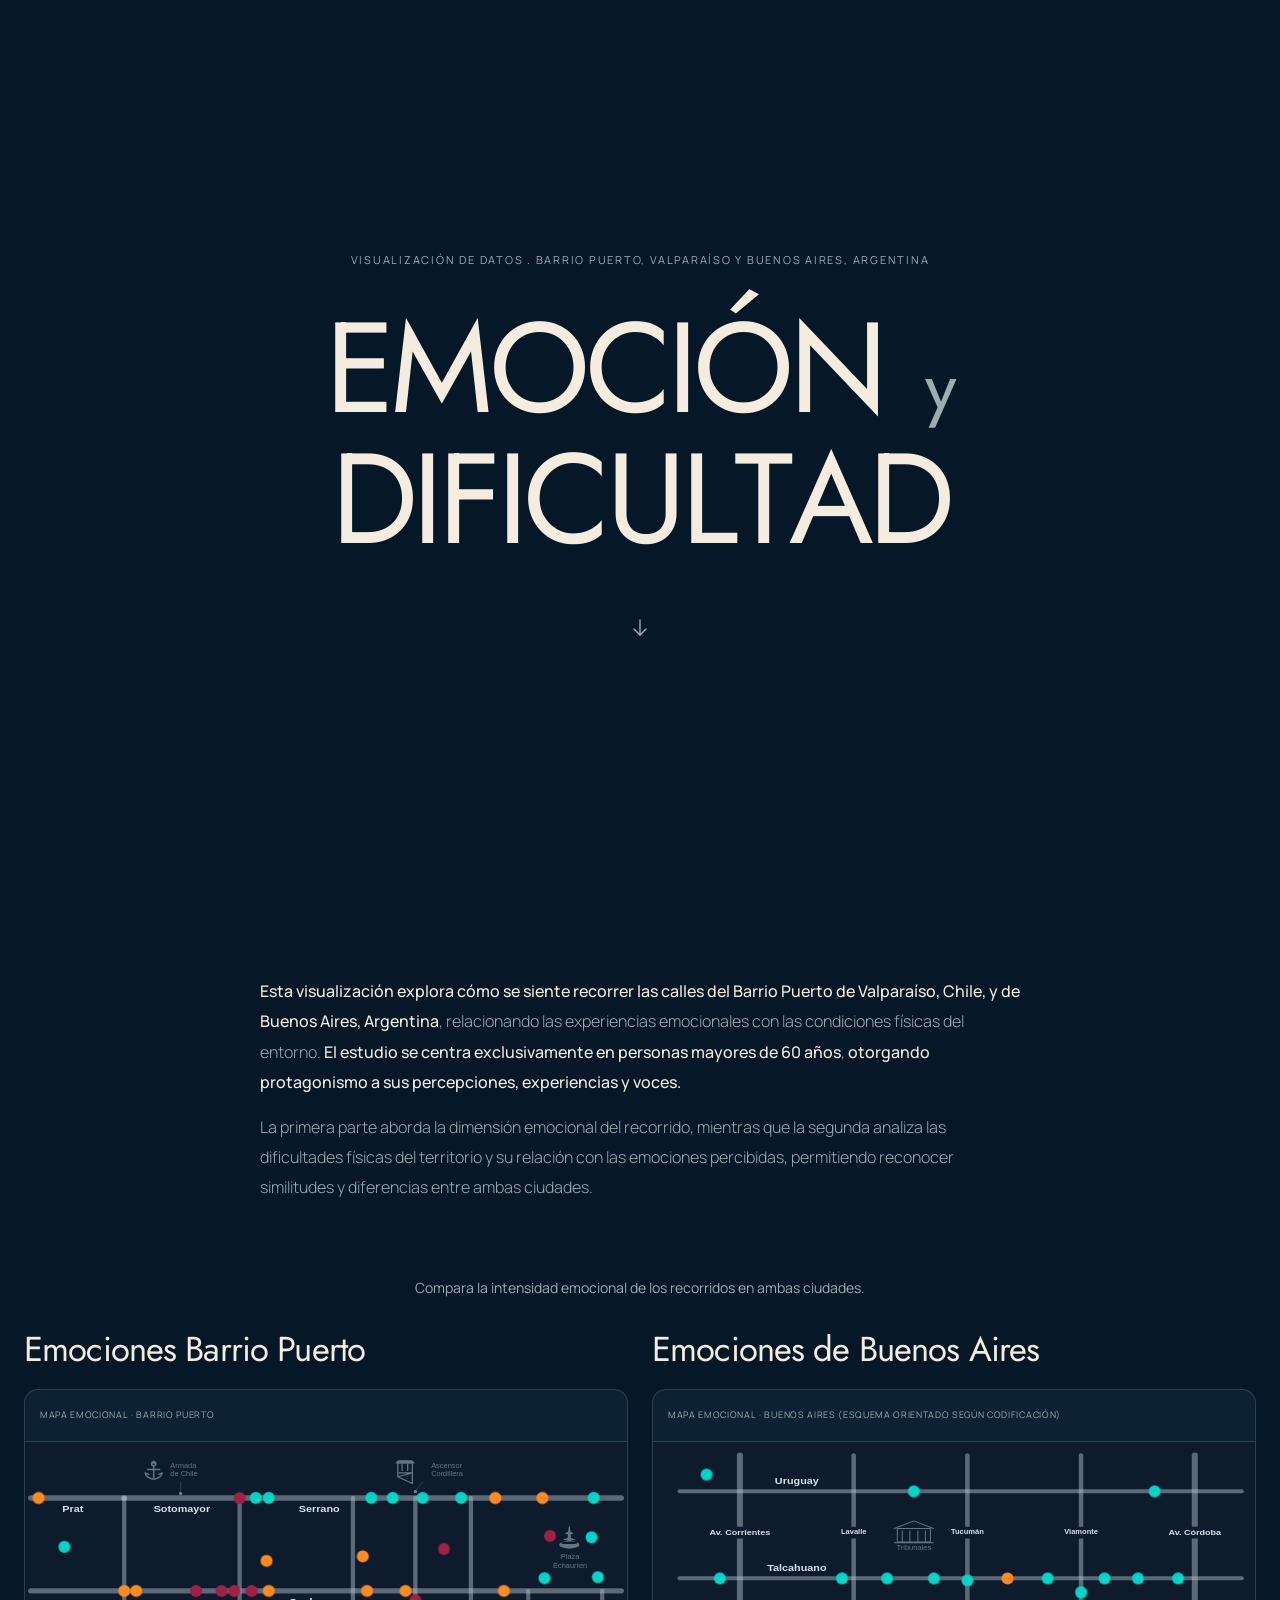
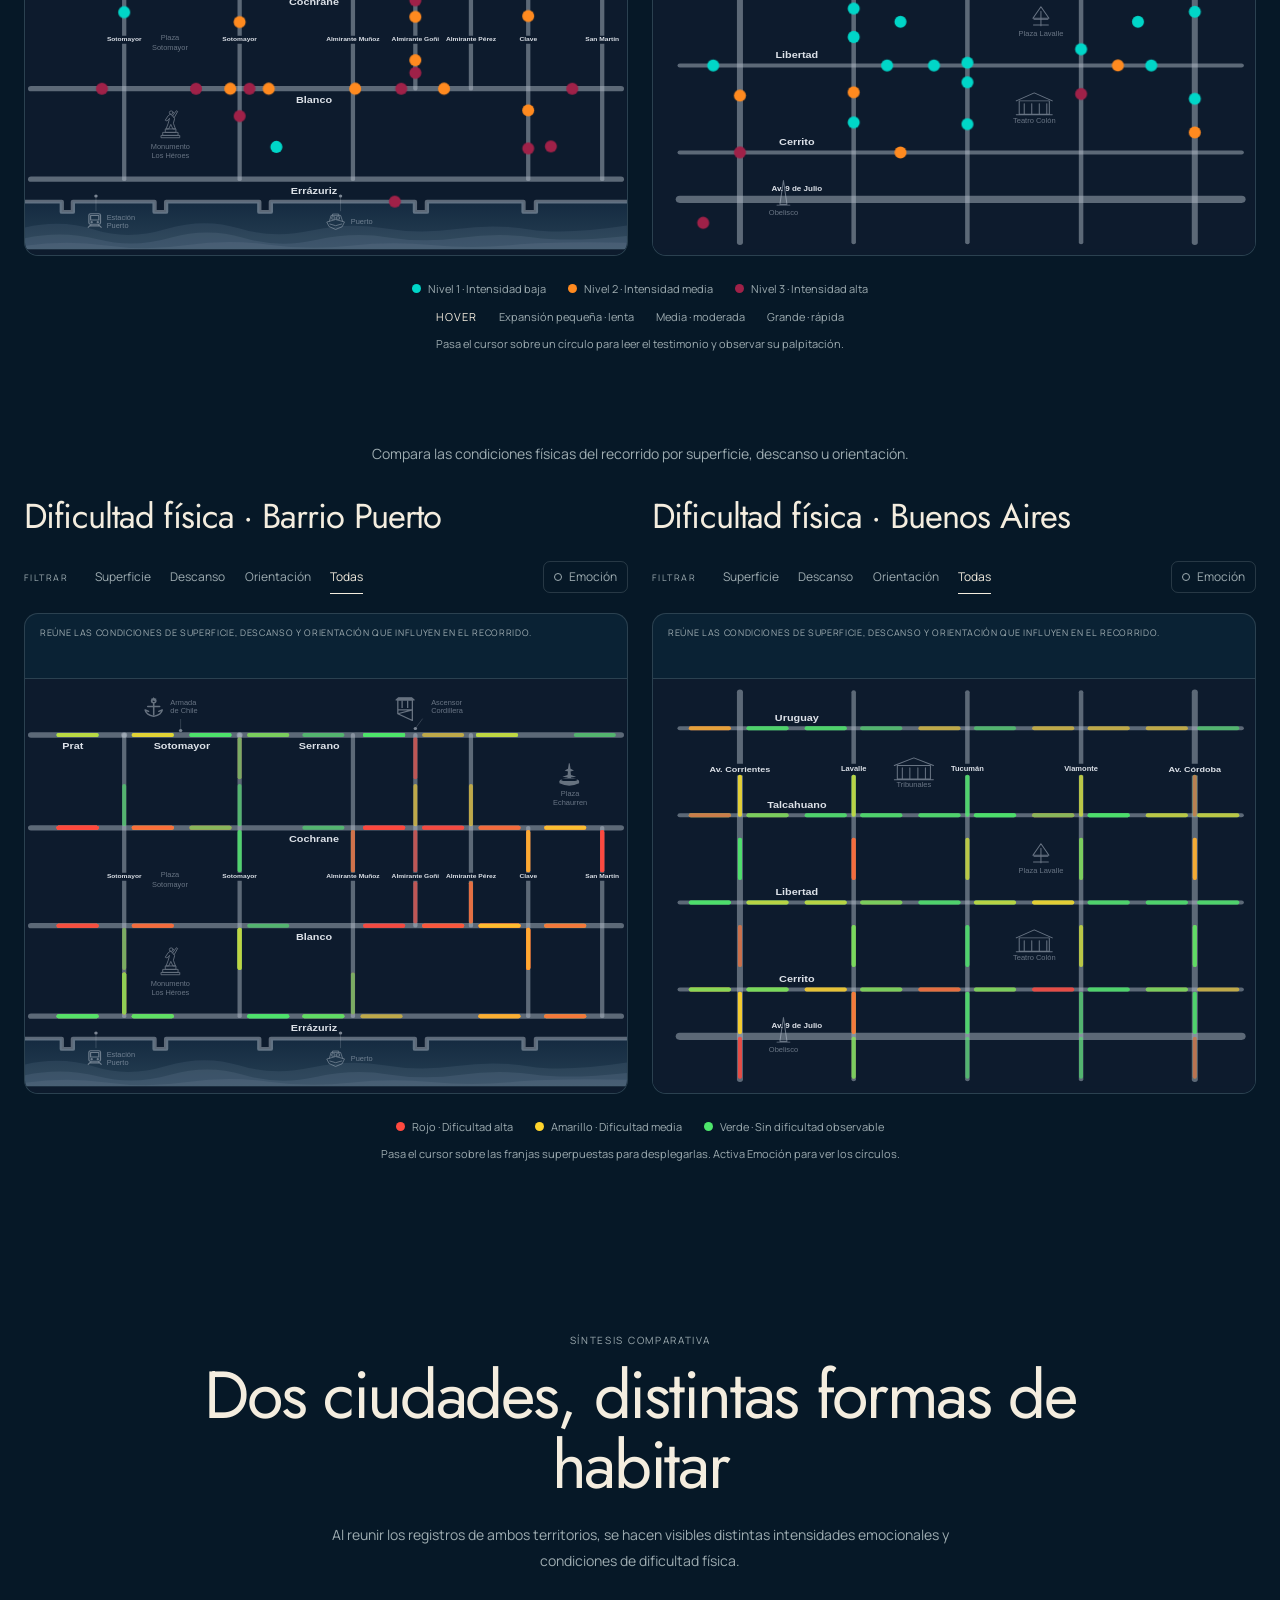
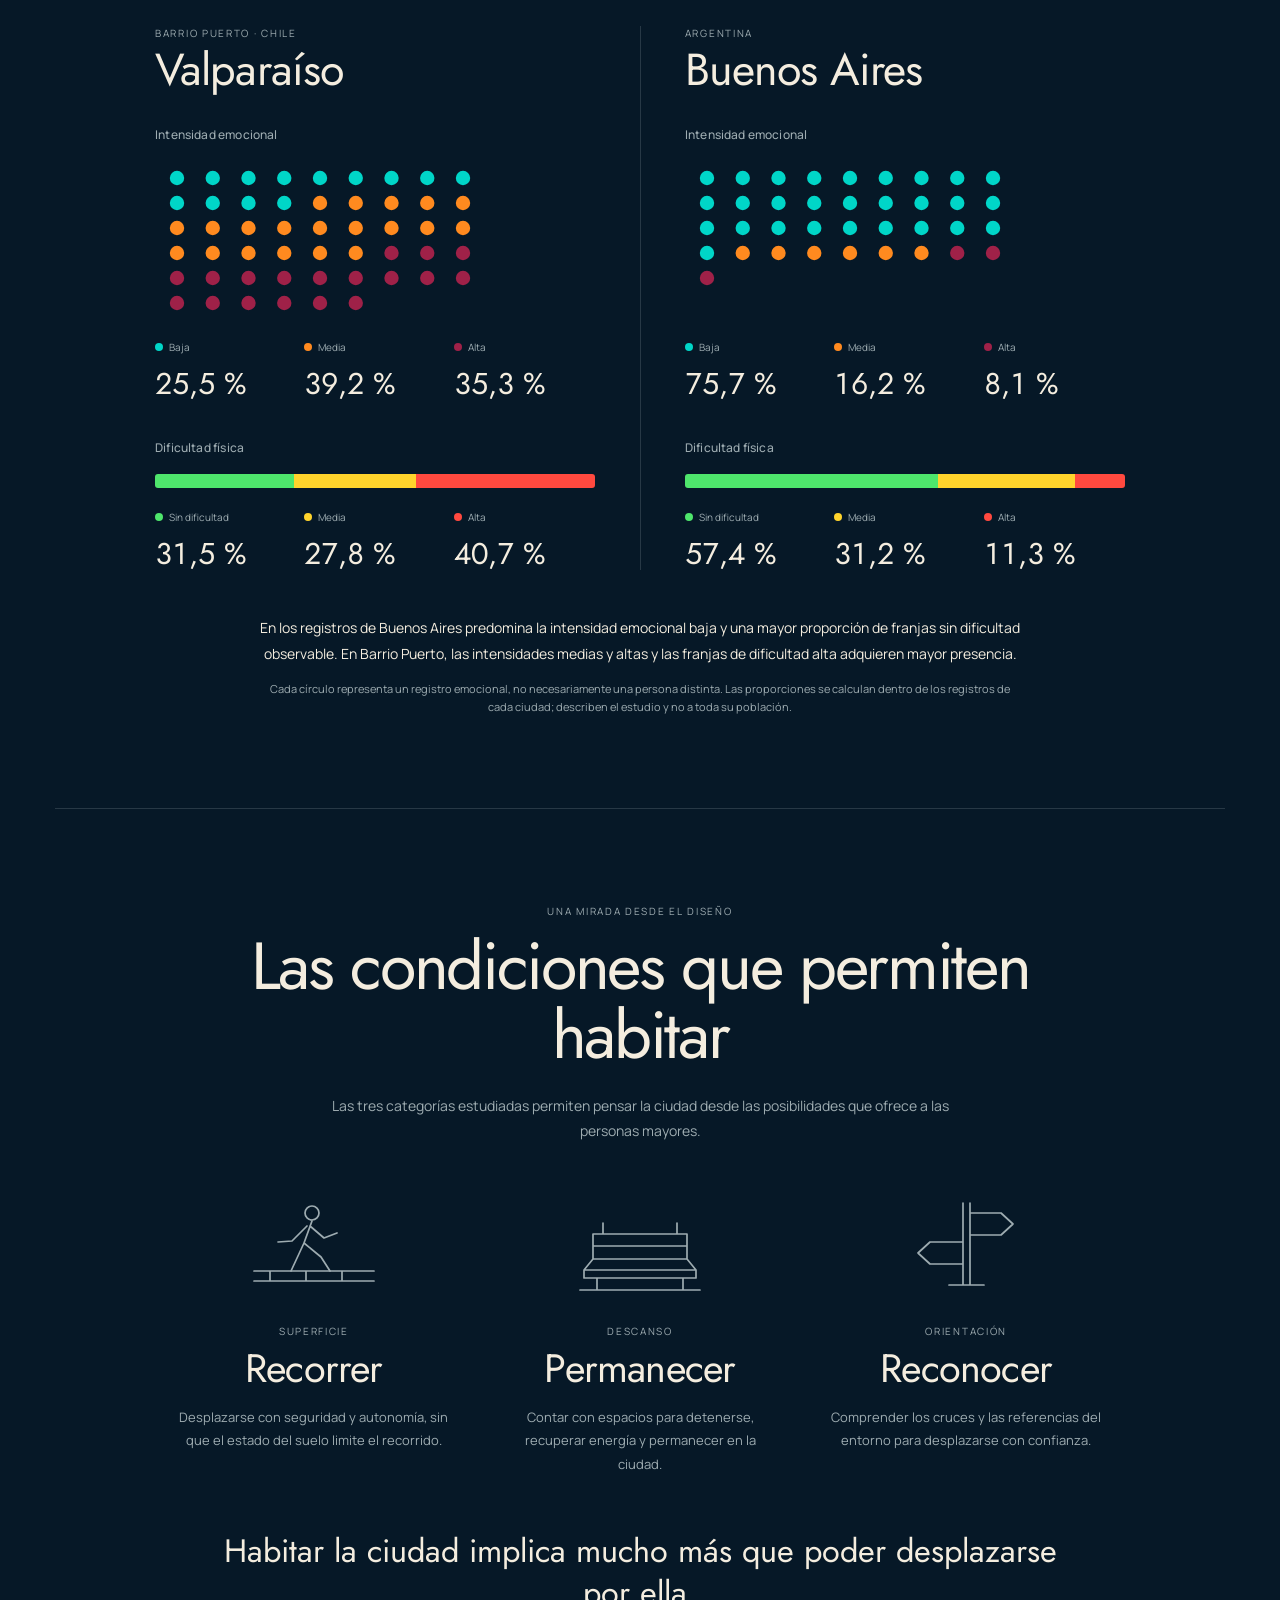
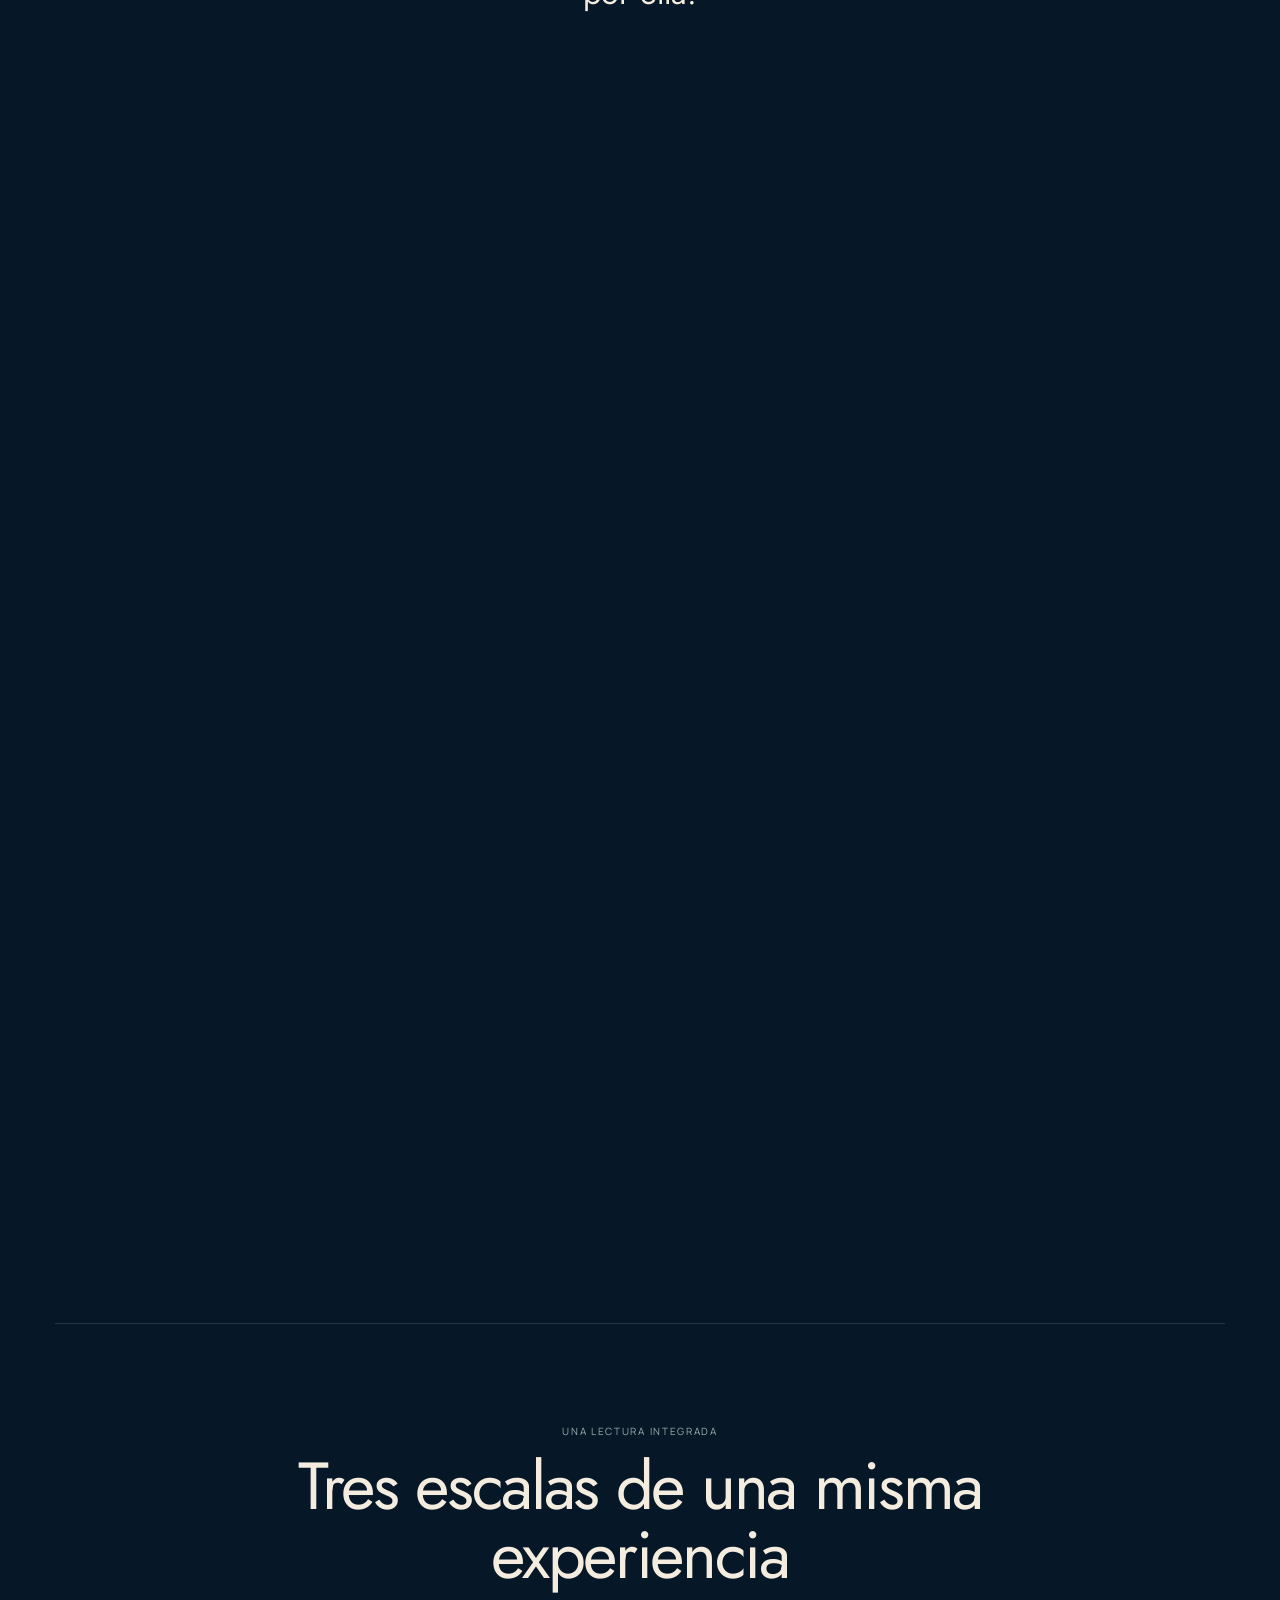
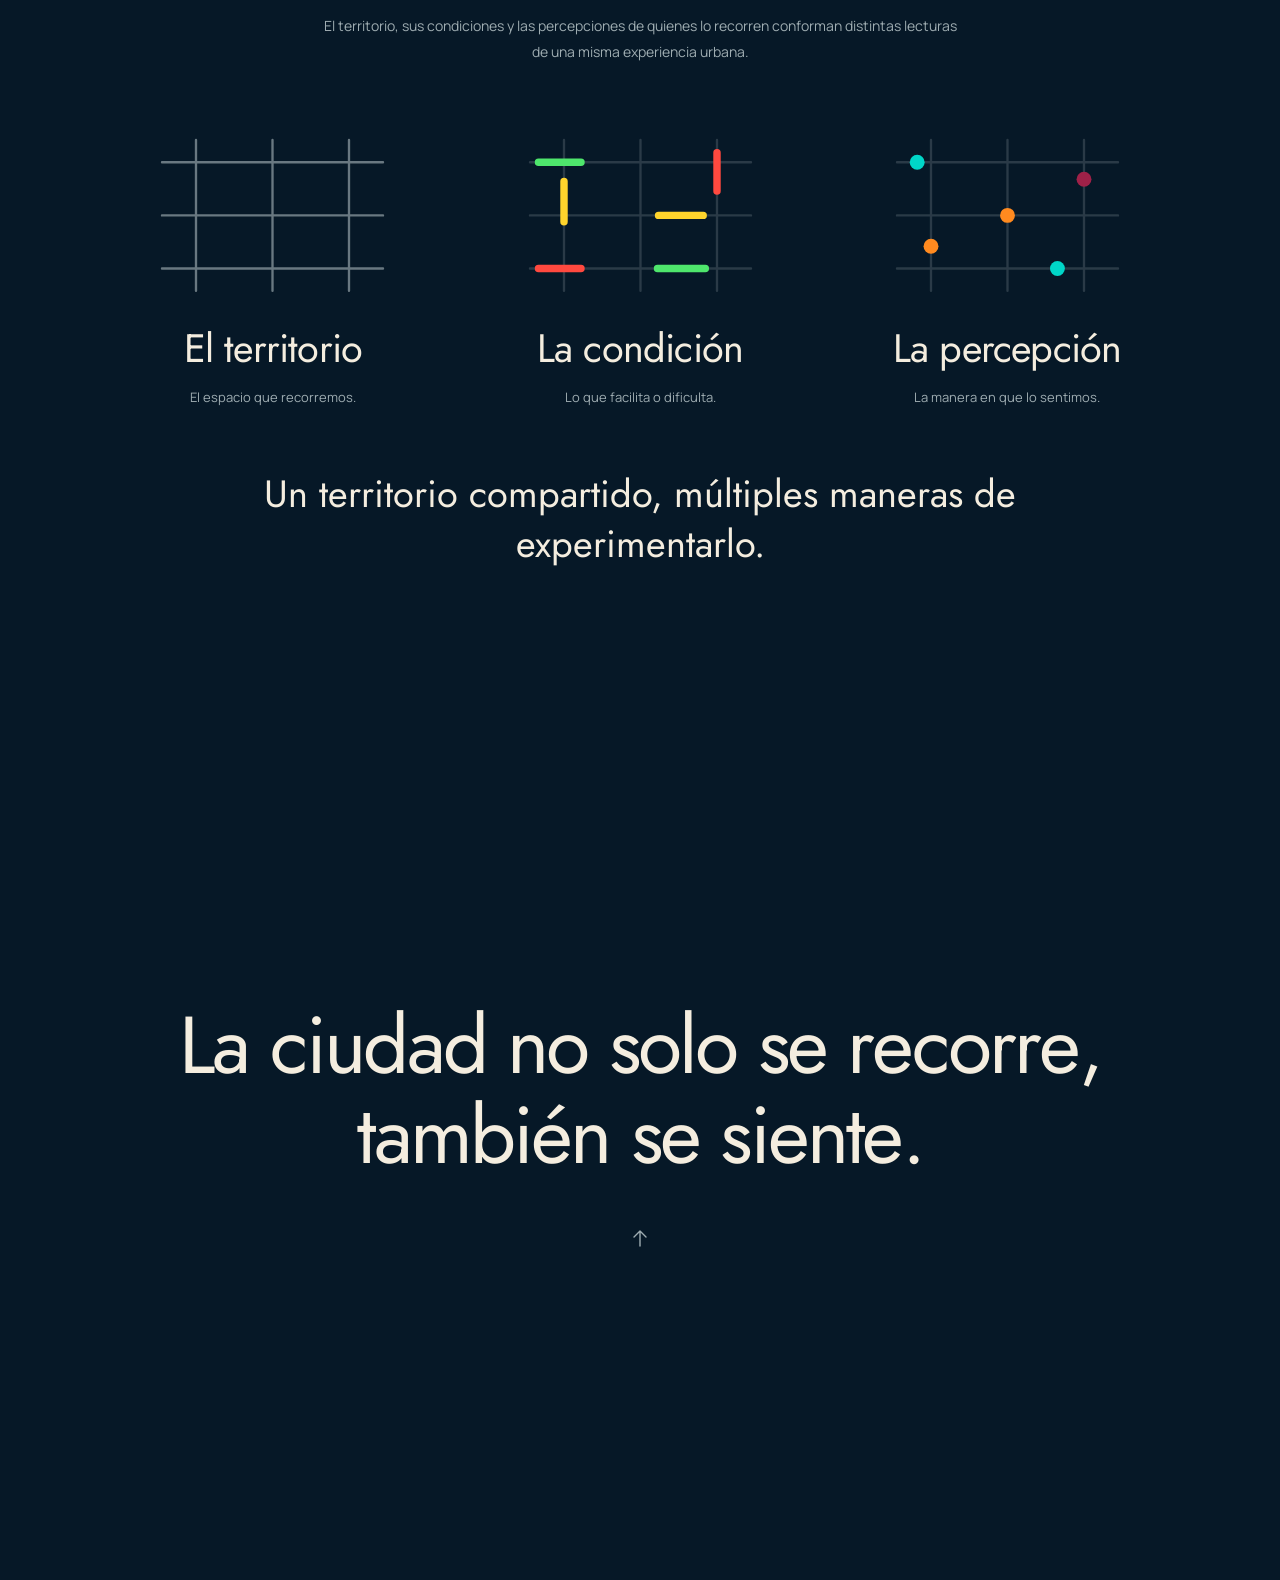
==== commit 10e66d55: "Animar condiciones de habitar con scroll fijado y revelado de izquierda a derecha" ====
--- a/visualizacion-emocion-dificultad/index.html
+++ b/visualizacion-emocion-dificultad/index.html
@@ -5,7 +5,7 @@
   <meta name="viewport" content="width=device-width, initial-scale=1" />
   <title>Emoción y dificultad</title>
   <meta name="description" content="Visualización interactiva de emocionalidad y dificultad física en Barrio Puerto de Valparaíso." />
-  <link rel="stylesheet" href="./style.css?v=final-cierre-01" />
+  <link rel="stylesheet" href="./style.css?v=final-cierre-scroll-02" />
 </head>
 <body>
   <header class="animated-cover" id="inicio" aria-labelledby="cover-title">
@@ -256,7 +256,8 @@
         <p class="closing-reading">En los registros de Buenos Aires predomina la intensidad emocional baja y una mayor proporción de franjas sin dificultad observable. En Barrio Puerto, las intensidades medias y altas y las franjas de dificultad alta adquieren mayor presencia.</p>
         <p class="closing-caption">Cada círculo representa un registro emocional, no necesariamente una persona distinta. Las proporciones se calculan dentro de los registros de cada ciudad; describen el estudio y no a toda su población.</p>
       </section>
-      <section class="closing-section closing-conditions" id="habitar" aria-labelledby="conditions-title" data-closing-reveal>
+      <section class="closing-section closing-conditions" id="habitar" aria-labelledby="conditions-title">
+        <div class="conditions-scroll-panel">
         <header class="closing-heading">
           <p class="closing-overline">Una mirada desde el diseño</p>
           <h2 id="conditions-title">Las condiciones que permiten habitar</h2>
@@ -266,6 +267,7 @@
 <article class="closing-condition"><div class="closing-icon"><svg viewBox="0 0 144 100" aria-hidden="true" fill="none" stroke="currentColor" stroke-width="1.7" stroke-linecap="round" stroke-linejoin="round"><path d="M25 40h94v25H25zM25 65 16 76h112l-9-11M16 76v8h112v-8M29 84v12m86-12v12M35 40V29m74 11V29M25 52h94M12 96h120"/></svg></div><p class="closing-overline">Descanso</p><h3>Permanecer</h3><p>Contar con espacios para detenerse, recuperar energía y permanecer en la ciudad.</p></article>
 <article class="closing-condition"><div class="closing-icon"><svg viewBox="0 0 144 100" aria-hidden="true" fill="none" stroke="currentColor" stroke-width="1.7" stroke-linecap="round" stroke-linejoin="round"><path d="M69 9v82m7-82v82M76 19h31l12 11-12 11H76M69 48H36L24 59l12 11h33M55 91h35"/></svg></div><p class="closing-overline">Orientación</p><h3>Reconocer</h3><p>Comprender los cruces y las referencias del entorno para desplazarse con confianza.</p></article></div>
         <p class="closing-statement">Habitar la ciudad implica mucho más que poder desplazarse por ella.</p>
+        </div>
       </section>
       <section class="closing-section closing-scales" id="escalas" aria-labelledby="scales-title" data-closing-reveal>
         <header class="closing-heading">
@@ -379,5 +381,70 @@
     });
   })();
   </script>
+
+  <script>
+  (function(){
+    const section=document.getElementById("habitar");
+    if(!section)return;
+    const panel=section.querySelector(".conditions-scroll-panel");
+    const cards=[...section.querySelectorAll(".closing-condition")];
+    const statement=section.querySelector(".closing-statement");
+    const motion=window.matchMedia("(prefers-reduced-motion: reduce)");
+    const wide=window.matchMedia("(min-width: 761px)");
+    const clamp=(v)=>Math.max(0,Math.min(1,v));
+    const smooth=v=>{v=clamp(v);return v*v*(3-2*v);};
+    let travel=0,frame=0,pinned=false;
+    function setReveal(el,value){
+      if(!el)return;
+      const p=smooth(value);
+      el.style.setProperty("--condition-opacity",p.toFixed(4));
+      el.style.setProperty("--condition-drop",((1-p)*-58).toFixed(2)+"px");
+    }
+    function naturalTop(el){
+      return el.getBoundingClientRect().top-(parseFloat(el.style.getPropertyValue("--condition-drop"))||0);
+    }
+    function render(){
+      frame=0;
+      if(motion.matches)return;
+      const vh=window.innerHeight;
+      if(pinned){
+        const p=clamp(-section.getBoundingClientRect().top/travel);
+        cards.forEach((card,i)=>setReveal(card,(p-(.025+i*.245))/.22));
+        setReveal(statement,(p-.77)/.12);
+      }else{
+        cards.forEach(card=>setReveal(card,(vh*.94-naturalTop(card))/(vh*.24)));
+        if(statement)setReveal(statement,(vh*.96-naturalTop(statement))/(vh*.18));
+      }
+    }
+    function schedule(){if(!frame)frame=requestAnimationFrame(render);}
+    function layout(){
+      section.classList.remove("conditions-pinned");
+      section.style.removeProperty("--conditions-travel");
+      pinned=false;
+      if(motion.matches){
+        section.classList.remove("conditions-enhanced");
+        [...cards,statement].filter(Boolean).forEach(el=>{el.style.removeProperty("--condition-opacity");el.style.removeProperty("--condition-drop");});
+        return;
+      }
+      section.classList.add("conditions-enhanced");
+      if(wide.matches){
+        section.classList.add("conditions-pinned");
+        const vh=window.innerHeight;
+        if(panel.getBoundingClientRect().height<=vh+2){
+          travel=Math.max(760,Math.round(vh*1.35));
+          section.style.setProperty("--conditions-travel",travel+"px");
+          pinned=true;
+        }else section.classList.remove("conditions-pinned");
+      }
+      render();
+    }
+    window.addEventListener("scroll",schedule,{passive:true});
+    window.addEventListener("resize",layout,{passive:true});
+    if(motion.addEventListener)motion.addEventListener("change",layout);
+    else if(motion.addListener)motion.addListener(layout);
+    if(document.fonts&&document.fonts.ready)document.fonts.ready.then(layout);
+    layout();
+  })();
+  </script>
 </body>
 </html>
--- a/visualizacion-emocion-dificultad/style.css
+++ b/visualizacion-emocion-dificultad/style.css
@@ -845,7 +845,7 @@
 .closing-phrase{font-family:"Jost",Arial,sans-serif;font-size:clamp(35px,6.3vw,92px);font-weight:400;line-height:1.12;letter-spacing:-.035em;margin:0 0 36px;color:var(--ink);}
 .closing-phrase-line{display:block;}
 .closing-phrase-word{display:inline-block;white-space:nowrap;}
-.closing-phrase .cover-letter{animation:none;}
+.closing-phrase .cover-letter{display:inline-block;animation:none;}
 .closing-return:hover{transform:translateY(-4px);}
 .closing-ready .closing-heading,.closing-ready .closing-city,.closing-ready .closing-condition,.closing-ready .closing-scale{opacity:0;transform:translateY(20px);}
 .closing-ready.closing-visible .closing-heading,.closing-ready.closing-visible .closing-city,.closing-ready.closing-visible .closing-condition,.closing-ready.closing-visible .closing-scale{opacity:1;transform:none;transition:opacity .7s ease,transform .7s ease;}
@@ -882,3 +882,25 @@
 @media(prefers-reduced-motion:reduce){
  .closing-ready .closing-heading,.closing-ready .closing-city,.closing-ready .closing-condition,.closing-ready .closing-scale,.closing-ready .summary-dots circle,.closing-ready .summary-bar,.closing-ready .closing-phrase .cover-letter{opacity:1!important;transform:none!important;animation:none!important;transition:none!important;}
 }
+
+/* Habitar: secuencia vinculada al scroll, sin capturar ni bloquear la rueda. */
+.conditions-enhanced .closing-condition,.conditions-enhanced .closing-statement{
+  opacity:var(--condition-opacity,1);
+  transform:translateY(var(--condition-drop,0px));
+}
+.closing-conditions.conditions-pinned{padding:0;position:relative;min-height:calc(100vh + var(--conditions-travel,0px));}
+.conditions-pinned .conditions-scroll-panel{
+  position:sticky;top:0;
+  min-height:100vh;
+  display:flex;flex-direction:column;justify-content:center;
+  padding:clamp(22px,4vh,55px) 0;
+  background:var(--bg);
+}
+.conditions-pinned .closing-heading{margin-bottom:clamp(22px,5vh,52px);}
+.conditions-pinned .closing-heading h2{font-size:clamp(34px,min(5.2vw,8.8vh),76px);margin-bottom:clamp(12px,2.7vh,22px);}
+.conditions-pinned .closing-icon{height:clamp(65px,13vh,110px);margin-bottom:clamp(12px,3vh,25px);}
+.conditions-pinned .closing-icon svg{max-height:100%;}
+.conditions-pinned .closing-statement{margin-top:clamp(24px,6vh,60px);font-size:clamp(20px,3.6vh,38px);}
+@media(prefers-reduced-motion:reduce){
+  .conditions-enhanced .closing-condition,.conditions-enhanced .closing-statement{opacity:1!important;transform:none!important;}
+}
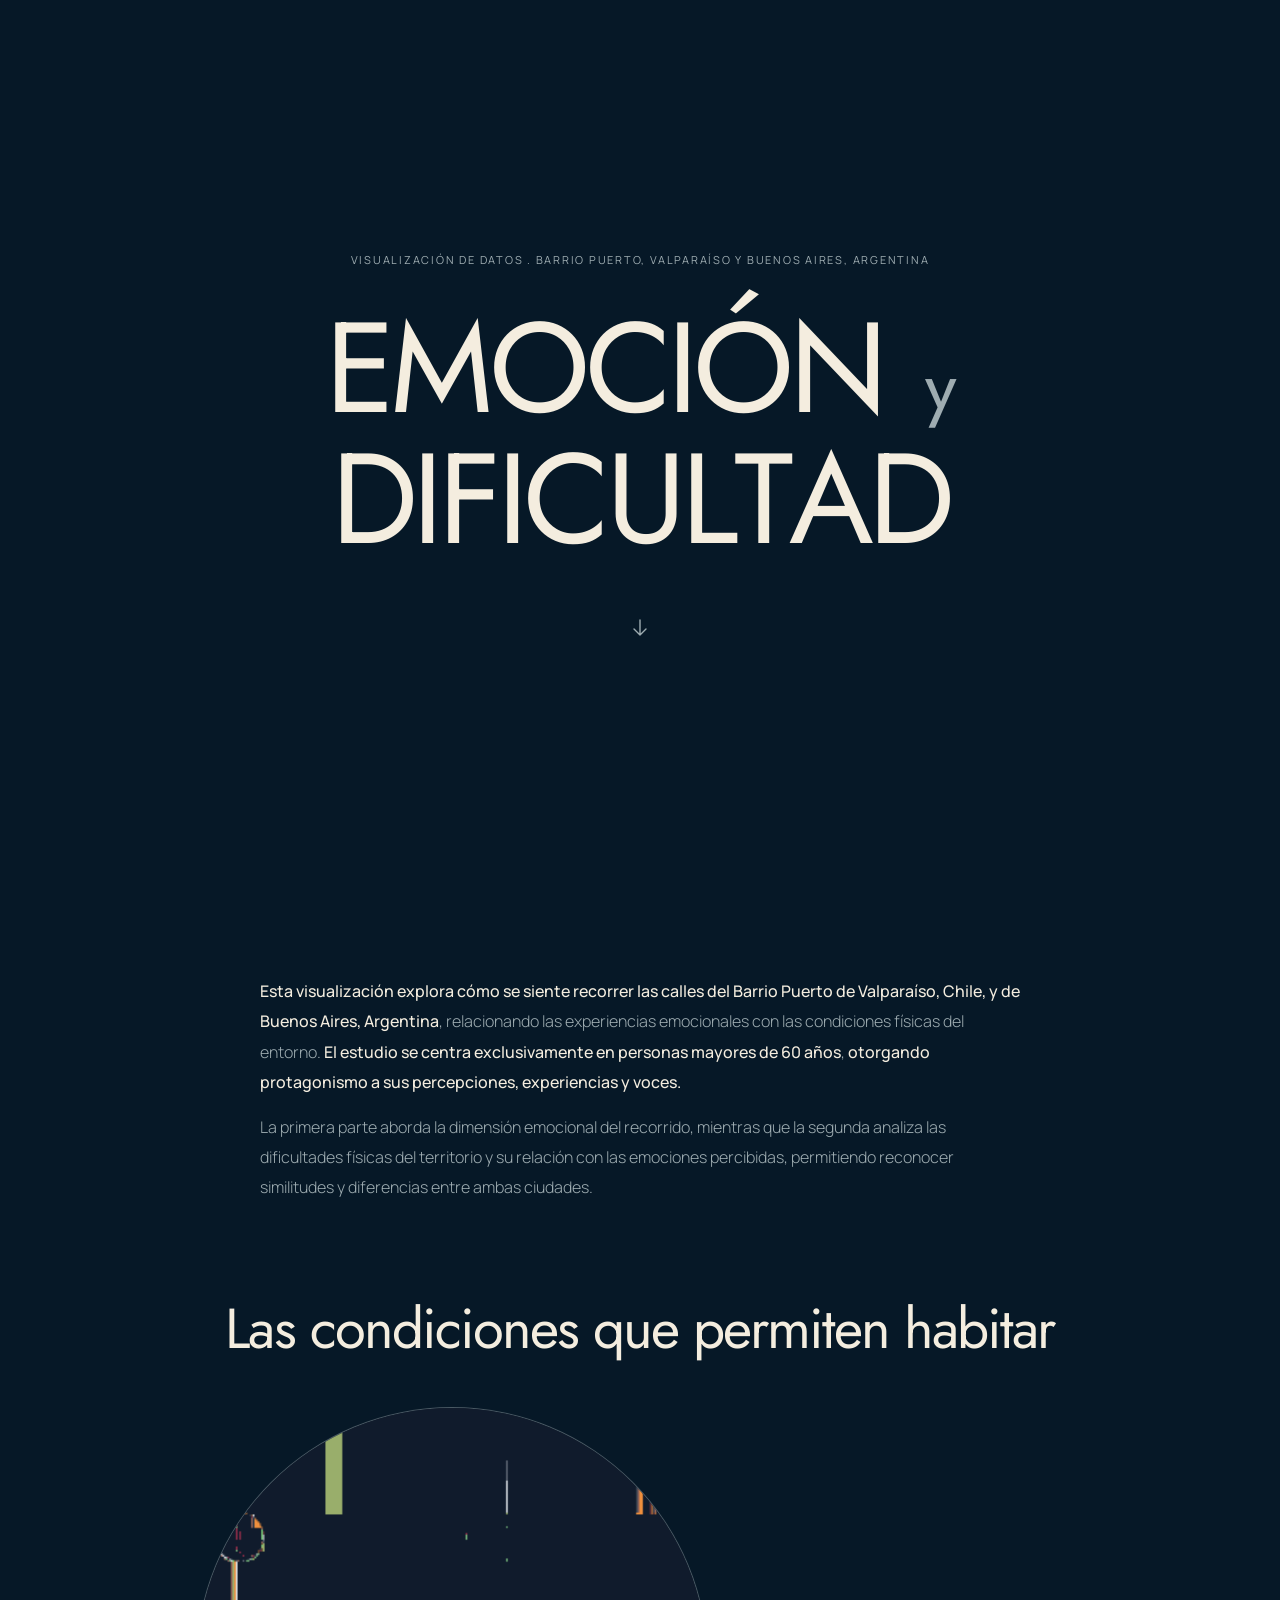
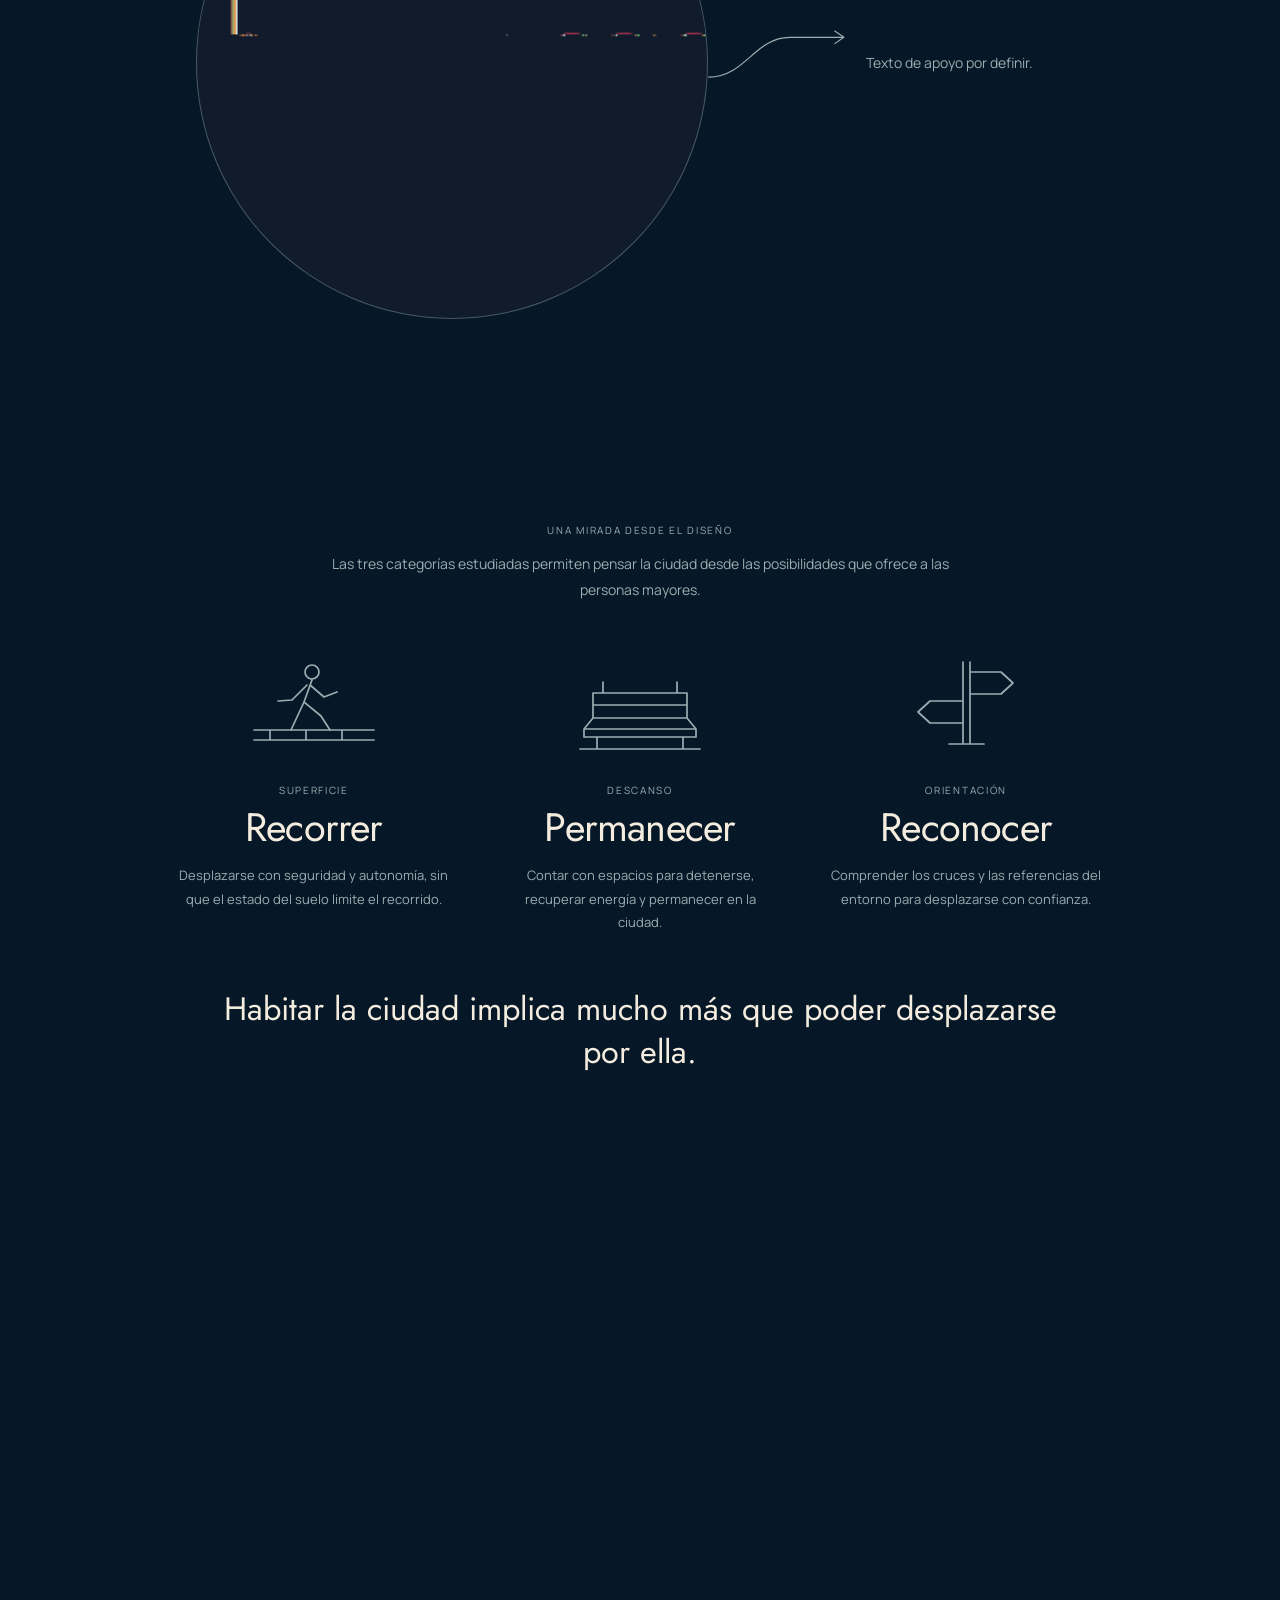
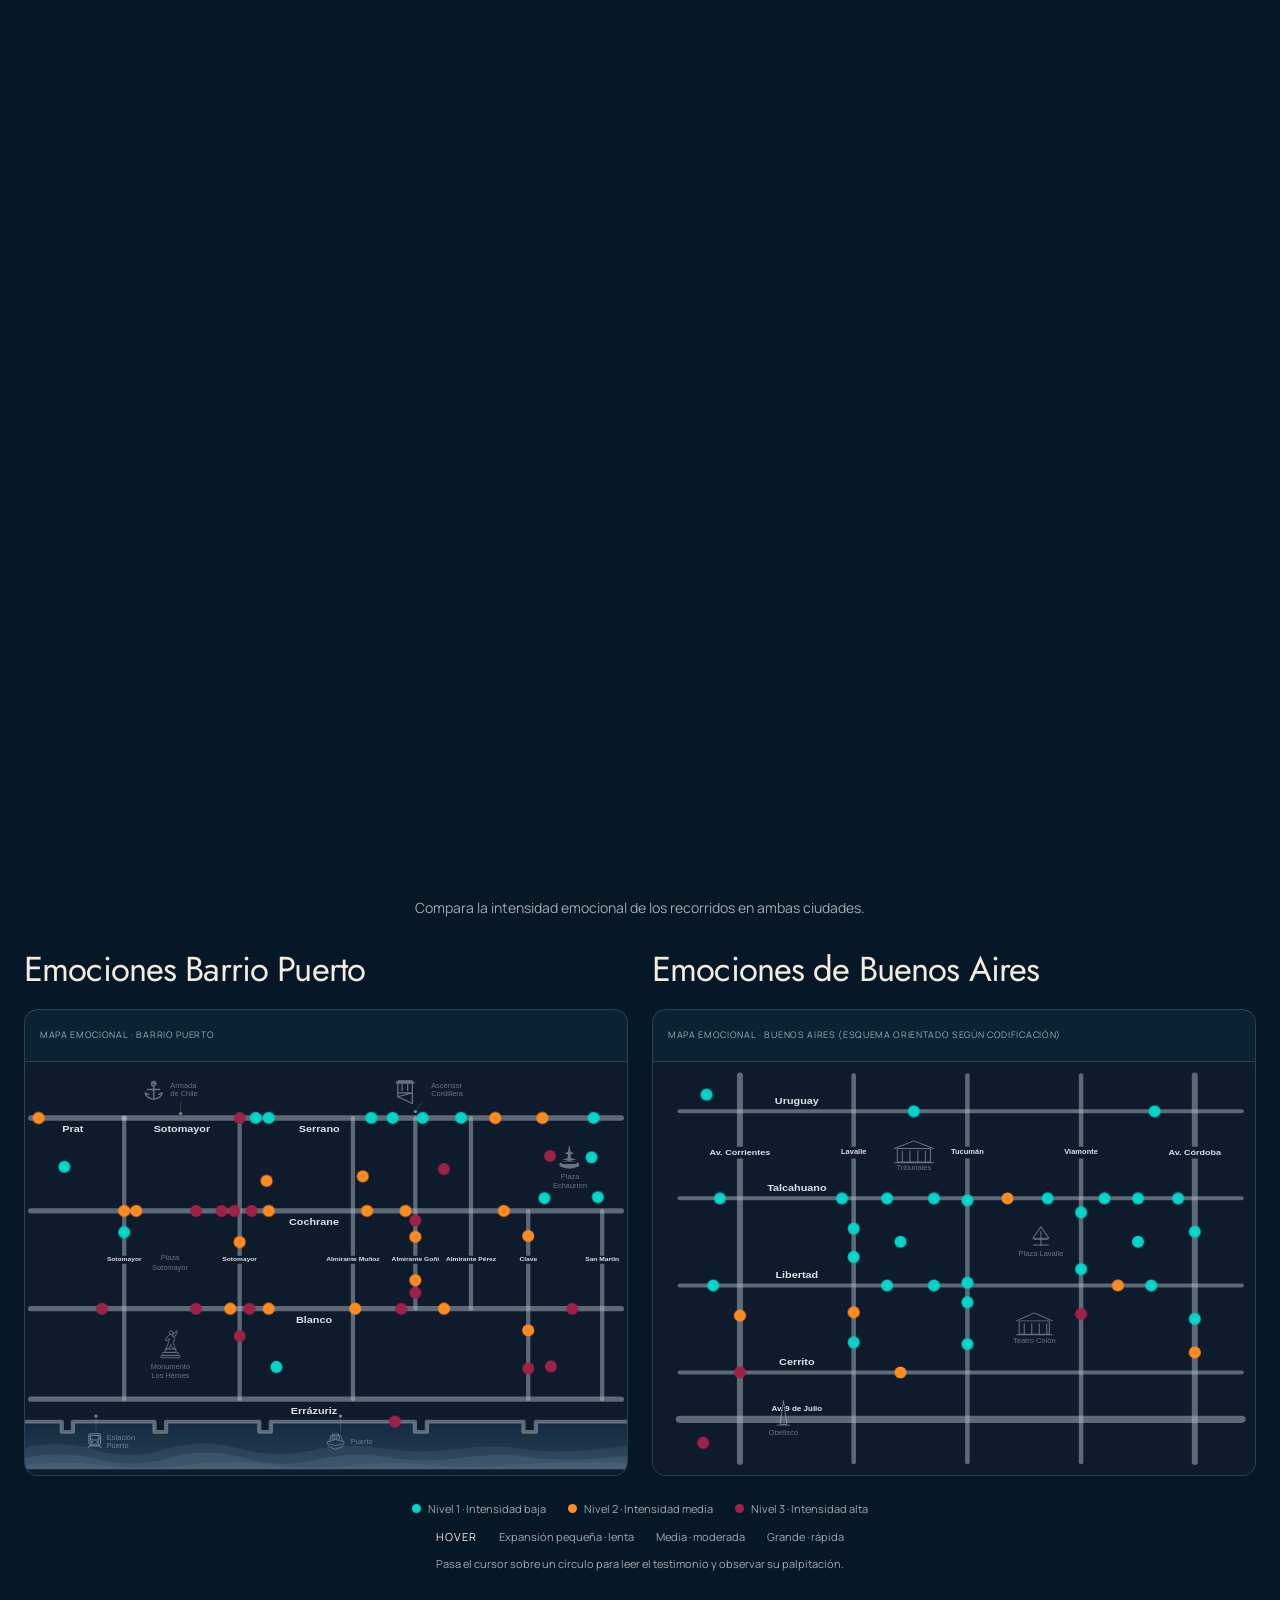
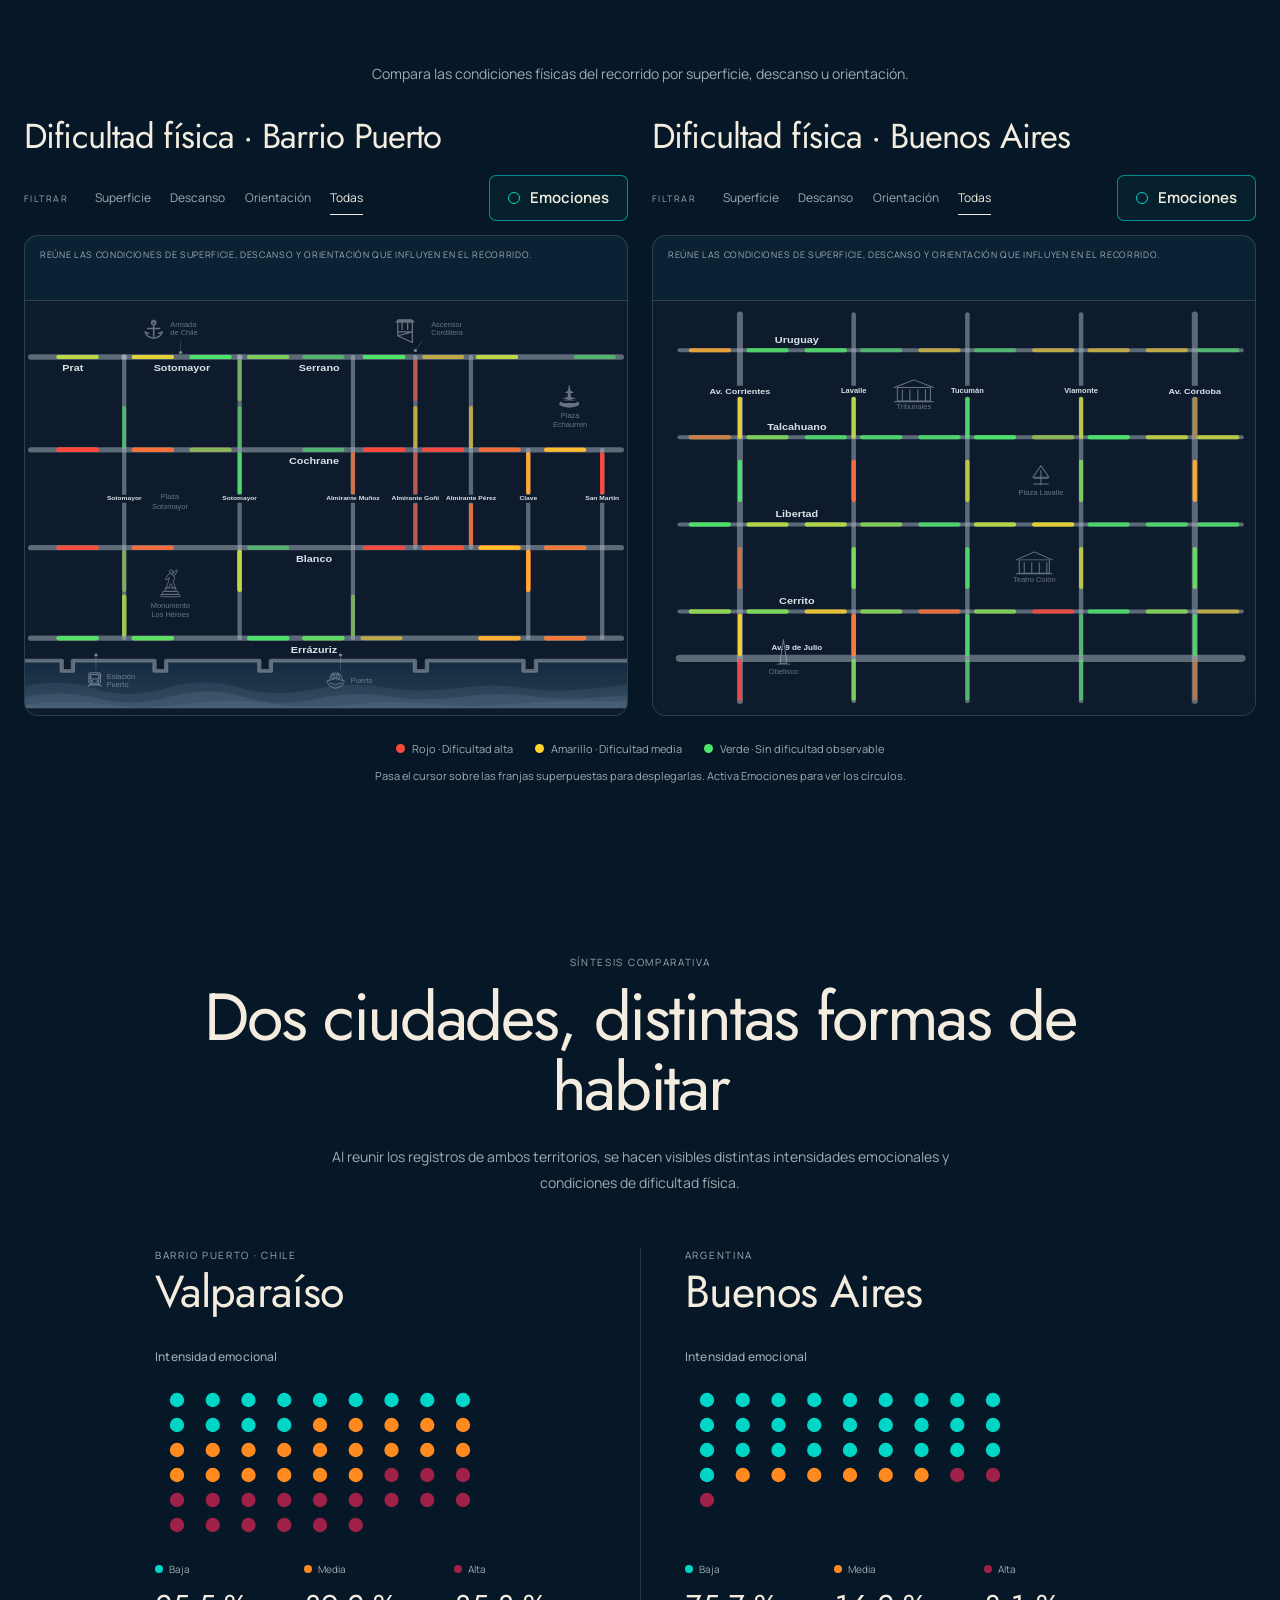
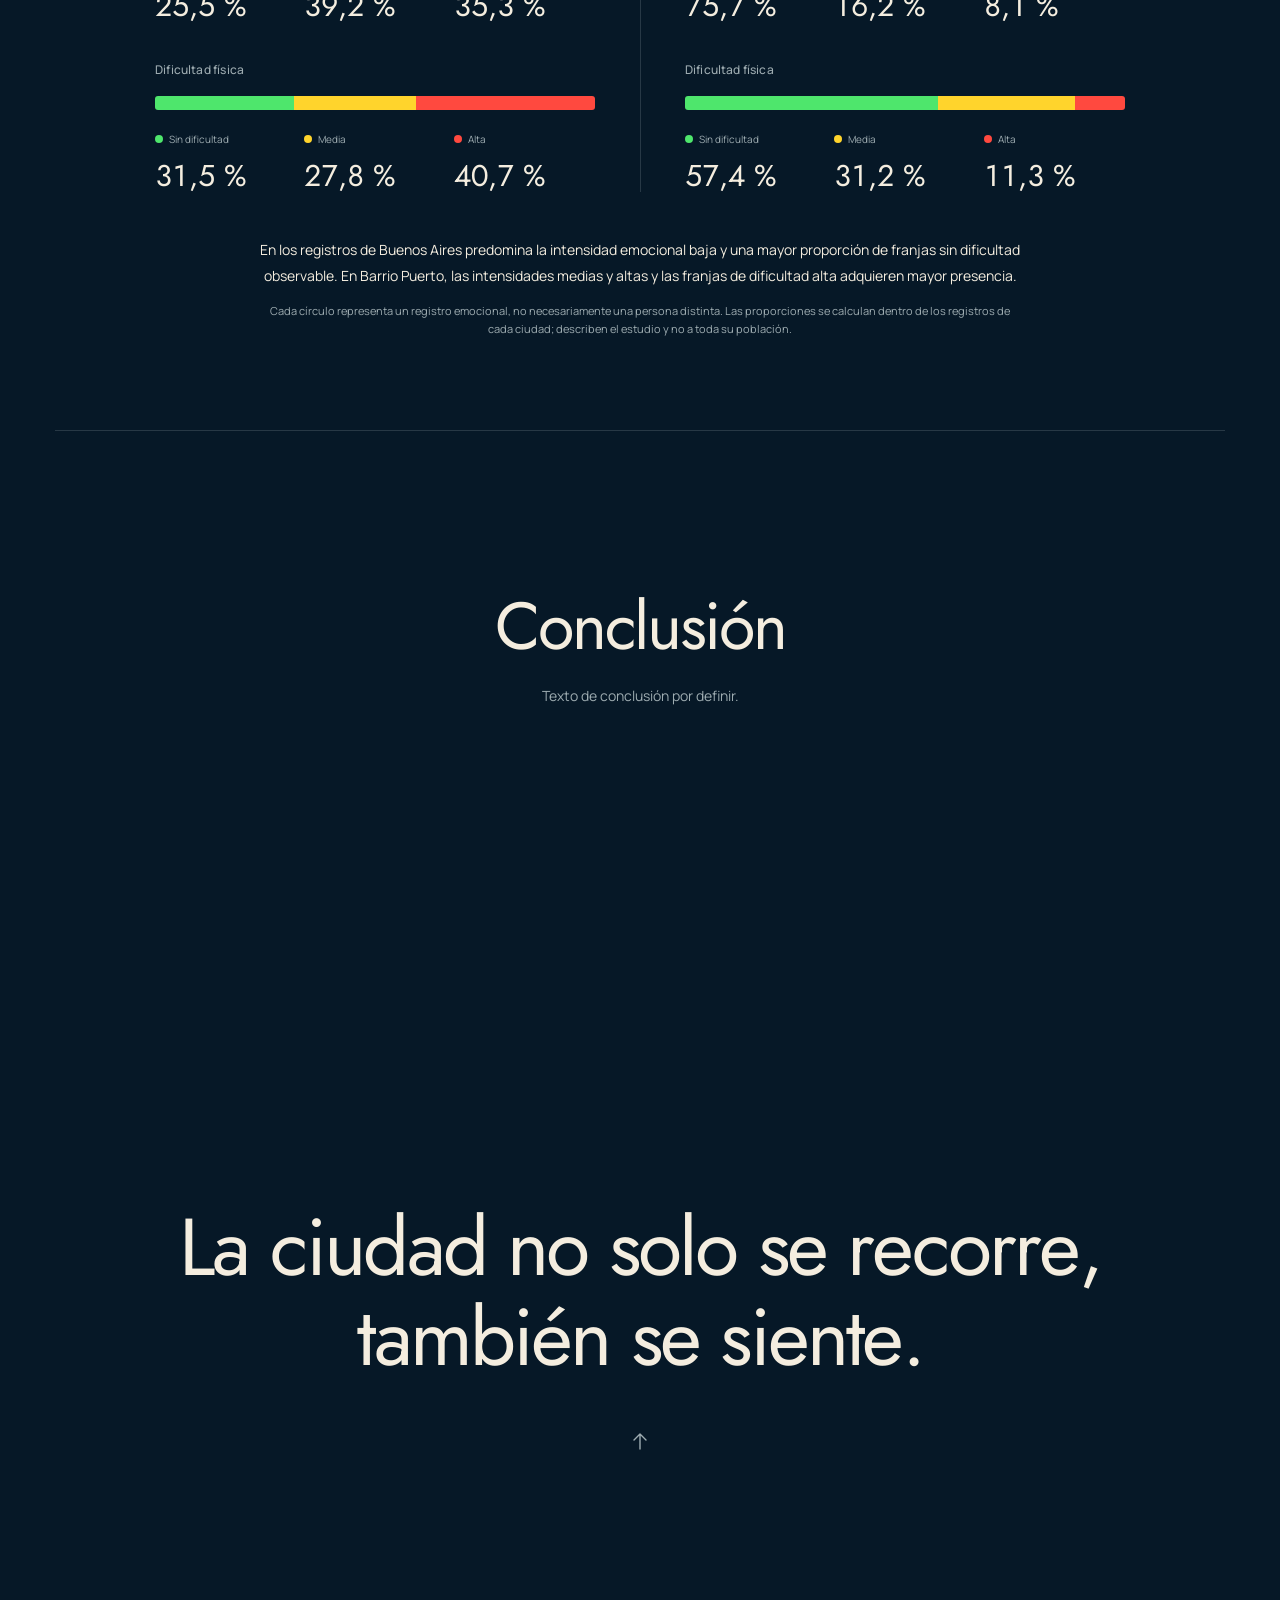
==== commit 6c90387e: "Ajustes corrección final: lupa inicial, condiciones, botón Emociones y conclusión" ====
--- a/visualizacion-emocion-dificultad/index.html
+++ b/visualizacion-emocion-dificultad/index.html
@@ -5,7 +5,7 @@
   <meta name="viewport" content="width=device-width, initial-scale=1" />
   <title>Emoción y dificultad</title>
   <meta name="description" content="Visualización interactiva de emocionalidad y dificultad física en Barrio Puerto de Valparaíso." />
-  <link rel="stylesheet" href="./style.css?v=final-cierre-scroll-02" />
+  <link rel="stylesheet" href="./style.css?v=final-correccion-03" />
 </head>
 <body>
   <header class="animated-cover" id="inicio" aria-labelledby="cover-title">
@@ -97,6 +97,32 @@
       </div>
     </section>
 
+    <section class="conditions-overview" id="habitar" aria-labelledby="conditions-title" data-closing-reveal>
+      <header class="closing-heading overview-heading">
+        <h2 id="conditions-title">Las condiciones que permiten habitar</h2>
+      </header>
+      <figure class="conditions-preview">
+        <div class="preview-lens"><img src="./lupa-cochrane.png" width="302" height="302" alt="Detalle referencial de calle Cochrane: franjas de dificultad física y círculos emocionales de distintas intensidades." /></div>
+        <svg class="preview-arrow" viewBox="0 0 160 92" fill="none" aria-hidden="true"><path d="M2 62C42 62 53 18 91 18H151M141 11l10 7-10 7" stroke="currentColor" stroke-width="1.25" stroke-linecap="round" stroke-linejoin="round"/></svg>
+        <figcaption class="preview-annotation">
+          <!-- Reemplazar por el texto definitivo de la anotación. -->
+          <p class="preview-annotation-text">Texto de apoyo por definir.</p>
+        </figcaption>
+      </figure>
+    </section>
+    <div class="conditions-detail-wrap"><section class="closing-section closing-conditions" id="condiciones-detalle" aria-label="Superficie, descanso y orientación">
+        <div class="conditions-scroll-panel">
+        <header class="closing-heading">
+          <p class="closing-overline">Una mirada desde el diseño</p>
+          <p>Las tres categorías estudiadas permiten pensar la ciudad desde las posibilidades que ofrece a las personas mayores.</p>
+        </header>
+        <div class="closing-triptych"><article class="closing-condition"><div class="closing-icon"><svg viewBox="0 0 144 100" aria-hidden="true" fill="none" stroke="currentColor" stroke-width="1.7" stroke-linecap="round" stroke-linejoin="round"><path d="M12 77h120M12 87h120M28 77v10m36-10v10m36-10v10"/><circle cx="70" cy="19" r="7"/><path d="m70 27-8 22 17 14 9 14M62 49 49 77M65 32l-15 15-14 1m32-16 14 12 13-5"/></svg></div><p class="closing-overline">Superficie</p><h3>Recorrer</h3><p>Desplazarse con seguridad y autonomía, sin que el estado del suelo limite el recorrido.</p></article>
+<article class="closing-condition"><div class="closing-icon"><svg viewBox="0 0 144 100" aria-hidden="true" fill="none" stroke="currentColor" stroke-width="1.7" stroke-linecap="round" stroke-linejoin="round"><path d="M25 40h94v25H25zM25 65 16 76h112l-9-11M16 76v8h112v-8M29 84v12m86-12v12M35 40V29m74 11V29M25 52h94M12 96h120"/></svg></div><p class="closing-overline">Descanso</p><h3>Permanecer</h3><p>Contar con espacios para detenerse, recuperar energía y permanecer en la ciudad.</p></article>
+<article class="closing-condition"><div class="closing-icon"><svg viewBox="0 0 144 100" aria-hidden="true" fill="none" stroke="currentColor" stroke-width="1.7" stroke-linecap="round" stroke-linejoin="round"><path d="M69 9v82m7-82v82M76 19h31l12 11-12 11H76M69 48H36L24 59l12 11h33M55 91h35"/></svg></div><p class="closing-overline">Orientación</p><h3>Reconocer</h3><p>Comprender los cruces y las referencias del entorno para desplazarse con confianza.</p></article></div>
+        <p class="closing-statement">Habitar la ciudad implica mucho más que poder desplazarse por ella.</p>
+        </div>
+      </section></div>
+
     <section class="comparison-section comparison-emotions" aria-label="Comparación de emociones">
       <p class="comparison-instruction">Compara la intensidad emocional de los recorridos en ambas ciudades.</p>
       <div class="comparison-grid">
@@ -176,7 +202,7 @@
           <button type="button" class="filter-link" data-filter="orientacion" aria-pressed="false">Orientación</button>
           <button type="button" class="filter-link is-active" data-filter="todas" aria-pressed="true">Todas</button>
         </div>
-        <button type="button" class="emotion-toggle" aria-pressed="false" aria-controls="difficultyMap"><span class="emotion-toggle-indicator" aria-hidden="true"></span>Emoción</button>
+        <button type="button" class="emotion-toggle" aria-pressed="false" aria-controls="difficultyMap"><span class="emotion-toggle-indicator" aria-hidden="true"></span>Emociones</button>
       </div>
 
       <div class="map-shell">
@@ -210,7 +236,7 @@
           <button type="button" class="filter-link" data-filter="orientacion" aria-pressed="false">Orientación</button>
           <button type="button" class="filter-link is-active" data-filter="todas" aria-pressed="true">Todas</button>
         </div>
-        <button type="button" class="emotion-toggle" aria-pressed="false" aria-controls="argDifficultyMap"><span class="emotion-toggle-indicator" aria-hidden="true"></span>Emoción</button>
+        <button type="button" class="emotion-toggle" aria-pressed="false" aria-controls="argDifficultyMap"><span class="emotion-toggle-indicator" aria-hidden="true"></span>Emociones</button>
       </div>
 
       <div class="map-shell">
@@ -240,7 +266,7 @@
           <span><i class="medium"></i>Amarillo · Dificultad media</span>
           <span><i class="easy"></i>Verde · Sin dificultad observable</span>
         </div>
-        <p class="shared-legend-help">Pasa el cursor sobre las franjas superpuestas para desplegarlas. Activa Emoción para ver los círculos.</p>
+        <p class="shared-legend-help">Pasa el cursor sobre las franjas superpuestas para desplegarlas. Activa Emociones para ver los círculos.</p>
       </div>
     </section>
 
@@ -256,30 +282,14 @@
         <p class="closing-reading">En los registros de Buenos Aires predomina la intensidad emocional baja y una mayor proporción de franjas sin dificultad observable. En Barrio Puerto, las intensidades medias y altas y las franjas de dificultad alta adquieren mayor presencia.</p>
         <p class="closing-caption">Cada círculo representa un registro emocional, no necesariamente una persona distinta. Las proporciones se calculan dentro de los registros de cada ciudad; describen el estudio y no a toda su población.</p>
       </section>
-      <section class="closing-section closing-conditions" id="habitar" aria-labelledby="conditions-title">
-        <div class="conditions-scroll-panel">
+      <section class="closing-section closing-conclusion" id="conclusion" aria-labelledby="conclusion-title" data-closing-reveal>
         <header class="closing-heading">
-          <p class="closing-overline">Una mirada desde el diseño</p>
-          <h2 id="conditions-title">Las condiciones que permiten habitar</h2>
-          <p>Las tres categorías estudiadas permiten pensar la ciudad desde las posibilidades que ofrece a las personas mayores.</p>
+          <h2 id="conclusion-title">Conclusión</h2>
+          <!-- Reemplazar por la conclusión definitiva. -->
+          <p class="conclusion-text">Texto de conclusión por definir.</p>
         </header>
-        <div class="closing-triptych"><article class="closing-condition"><div class="closing-icon"><svg viewBox="0 0 144 100" aria-hidden="true" fill="none" stroke="currentColor" stroke-width="1.7" stroke-linecap="round" stroke-linejoin="round"><path d="M12 77h120M12 87h120M28 77v10m36-10v10m36-10v10"/><circle cx="70" cy="19" r="7"/><path d="m70 27-8 22 17 14 9 14M62 49 49 77M65 32l-15 15-14 1m32-16 14 12 13-5"/></svg></div><p class="closing-overline">Superficie</p><h3>Recorrer</h3><p>Desplazarse con seguridad y autonomía, sin que el estado del suelo limite el recorrido.</p></article>
-<article class="closing-condition"><div class="closing-icon"><svg viewBox="0 0 144 100" aria-hidden="true" fill="none" stroke="currentColor" stroke-width="1.7" stroke-linecap="round" stroke-linejoin="round"><path d="M25 40h94v25H25zM25 65 16 76h112l-9-11M16 76v8h112v-8M29 84v12m86-12v12M35 40V29m74 11V29M25 52h94M12 96h120"/></svg></div><p class="closing-overline">Descanso</p><h3>Permanecer</h3><p>Contar con espacios para detenerse, recuperar energía y permanecer en la ciudad.</p></article>
-<article class="closing-condition"><div class="closing-icon"><svg viewBox="0 0 144 100" aria-hidden="true" fill="none" stroke="currentColor" stroke-width="1.7" stroke-linecap="round" stroke-linejoin="round"><path d="M69 9v82m7-82v82M76 19h31l12 11-12 11H76M69 48H36L24 59l12 11h33M55 91h35"/></svg></div><p class="closing-overline">Orientación</p><h3>Reconocer</h3><p>Comprender los cruces y las referencias del entorno para desplazarse con confianza.</p></article></div>
-        <p class="closing-statement">Habitar la ciudad implica mucho más que poder desplazarse por ella.</p>
-        </div>
       </section>
-      <section class="closing-section closing-scales" id="escalas" aria-labelledby="scales-title" data-closing-reveal>
-        <header class="closing-heading">
-          <p class="closing-overline">Una lectura integrada</p>
-          <h2 id="scales-title">Tres escalas de una misma experiencia</h2>
-          <p>El territorio, sus condiciones y las percepciones de quienes lo recorren conforman distintas lecturas de una misma experiencia urbana.</p>
-        </header>
-        <div class="closing-triptych closing-scale-grid"><article class="closing-scale"><div class="closing-scale-art"><svg viewBox="0 0 240 172" aria-hidden="true"><g fill="none" stroke="#9eacb1" stroke-opacity=".65" stroke-width="2.2" stroke-linecap="round"><path d="M16 36H224 M16 86H224 M16 136H224 M48 15V157 M120 15V157 M192 15V157"/></g></svg></div><h3>El territorio</h3><p>El espacio que recorremos.</p></article>
-<article class="closing-scale"><div class="closing-scale-art"><svg viewBox="0 0 240 172" aria-hidden="true"><g fill="none" stroke="#9eacb1" stroke-opacity=".23" stroke-width="2.2" stroke-linecap="round"><path d="M16 36H224 M16 86H224 M16 136H224 M48 15V157 M120 15V157 M192 15V157"/></g><g stroke-width="7" stroke-linecap="round"><path d="M24 36H64 M136 136H181" stroke="var(--green)"/><path d="M48 54V92 M137 86H179" stroke="var(--yellow)"/><path d="M192 27V63 M24 136H64" stroke="var(--red)"/></g></svg></div><h3>La condición</h3><p>Lo que facilita o dificulta.</p></article>
-<article class="closing-scale"><div class="closing-scale-art"><svg viewBox="0 0 240 172" aria-hidden="true"><g fill="none" stroke="#9eacb1" stroke-opacity=".23" stroke-width="2.2" stroke-linecap="round"><path d="M16 36H224 M16 86H224 M16 136H224 M48 15V157 M120 15V157 M192 15V157"/></g><g><circle cx="35" cy="36" r="7" fill="var(--entusiasmo)"/><circle cx="120" cy="86" r="7" fill="var(--preocupacion)"/><circle cx="192" cy="52" r="7" fill="var(--frustracion)"/><circle cx="167" cy="136" r="7" fill="var(--entusiasmo)"/><circle cx="48" cy="115" r="7" fill="var(--preocupacion)"/></g></svg></div><h3>La percepción</h3><p>La manera en que lo sentimos.</p></article></div>
-        <p class="closing-statement">Un territorio compartido, múltiples maneras de experimentarlo.</p>
-      </section>
+      
     </div>
   </main>
   <footer class="animated-cover closing-cover" id="cierre" aria-labelledby="closing-title" data-closing-reveal>
@@ -384,7 +394,7 @@
 
   <script>
   (function(){
-    const section=document.getElementById("habitar");
+    const section=document.getElementById("condiciones-detalle");
     if(!section)return;
     const panel=section.querySelector(".conditions-scroll-panel");
     const cards=[...section.querySelectorAll(".closing-condition")];
--- a/visualizacion-emocion-dificultad/style.css
+++ b/visualizacion-emocion-dificultad/style.css
@@ -904,3 +904,39 @@
 @media(prefers-reduced-motion:reduce){
   .conditions-enhanced .closing-condition,.conditions-enhanced .closing-statement{opacity:1!important;transform:none!important;}
 }
+
+/* Corrección final: anticipación de la lectura combinada y conclusión. */
+.conditions-overview{max-width:1320px;margin:0 auto;padding:54px 0 30px;scroll-margin-top:24px;}
+.conditions-overview .overview-heading{max-width:none;margin:0 auto 48px;}
+.conditions-overview .overview-heading h2{font-size:clamp(12px,4.4vw,64px);letter-spacing:-.035em;line-height:1.12;white-space:nowrap;margin:0;}
+.conditions-preview{display:grid;grid-template-columns:minmax(0,1.25fr) minmax(70px,145px) minmax(0,.65fr);align-items:center;gap:0;max-width:1030px;margin:0 auto;}
+.preview-lens{width:100%;max-width:510px;aspect-ratio:1;border-radius:50%;overflow:hidden;background:#101b2c;justify-self:end;box-shadow:0 0 0 1px rgba(229,238,239,.3);}
+.preview-lens img{display:block;width:100%;height:100%;object-fit:cover;}
+.preview-arrow{display:block;width:100%;height:auto;color:var(--muted);overflow:visible;}
+.preview-annotation{margin:0;padding-left:14px;max-width:270px;align-self:center;}
+.preview-annotation-text{color:var(--muted);font-size:14px;line-height:1.85;font-weight:400;margin:0;}
+.conditions-detail-wrap{max-width:1190px;margin:0 auto;padding:0 10px;}
+.conditions-detail-wrap .closing-conditions{scroll-margin-top:24px;}
+.closing-conclusion{min-height:clamp(260px,48vh,480px);display:flex;align-items:center;justify-content:center;}
+.closing-conclusion .closing-heading{margin:0 auto;}
+.closing-conclusion .conclusion-text{max-width:750px;font-size:16px;line-height:1.9;}
+.closing-ready .conditions-preview{opacity:0;transform:translateY(26px);}
+.closing-ready.closing-visible .conditions-preview{opacity:1;transform:none;transition:opacity .75s ease .16s,transform .75s ease .16s;}
+/* Botón independiente de emociones: mayor área táctil y contraste. */
+.comparison-difficulty .emotion-toggle{min-height:46px;padding:11px 18px;gap:10px;font-size:15px;font-weight:600;border-color:rgba(0,214,200,.60);color:var(--ink);background:rgba(0,214,200,.035);}
+.comparison-difficulty .emotion-toggle-indicator{width:12px;height:12px;border-color:var(--entusiasmo);}
+.comparison-difficulty .emotion-toggle[aria-pressed="true"]{border-color:var(--entusiasmo);background:rgba(0,214,200,.12);}
+@media(max-width:1050px){.comparison-difficulty .emotion-toggle{padding:10px 13px;font-size:14px;}}
+@media(max-width:760px){
+ .conditions-overview{padding:30px 0 12px;}
+ .conditions-overview .overview-heading{margin-bottom:30px;}
+ .conditions-preview{display:flex;flex-direction:column;align-items:center;gap:0;max-width:470px;}
+ .preview-lens{width:min(85%,360px);max-width:none;}
+ .preview-arrow{width:72px;transform:rotate(90deg);margin:4px auto;}
+ .preview-annotation{text-align:center;padding:0;max-width:270px;}
+ .conditions-detail-wrap{padding:0 2px;}
+ .comparison-difficulty .control-bar{flex-wrap:wrap;gap:10px;}
+ .comparison-difficulty .emotion-toggle{margin-left:auto;}
+ .closing-conclusion .conclusion-text{font-size:14px;}
+}
+@media(prefers-reduced-motion:reduce){.closing-ready .conditions-preview{opacity:1!important;transform:none!important;transition:none!important;}}
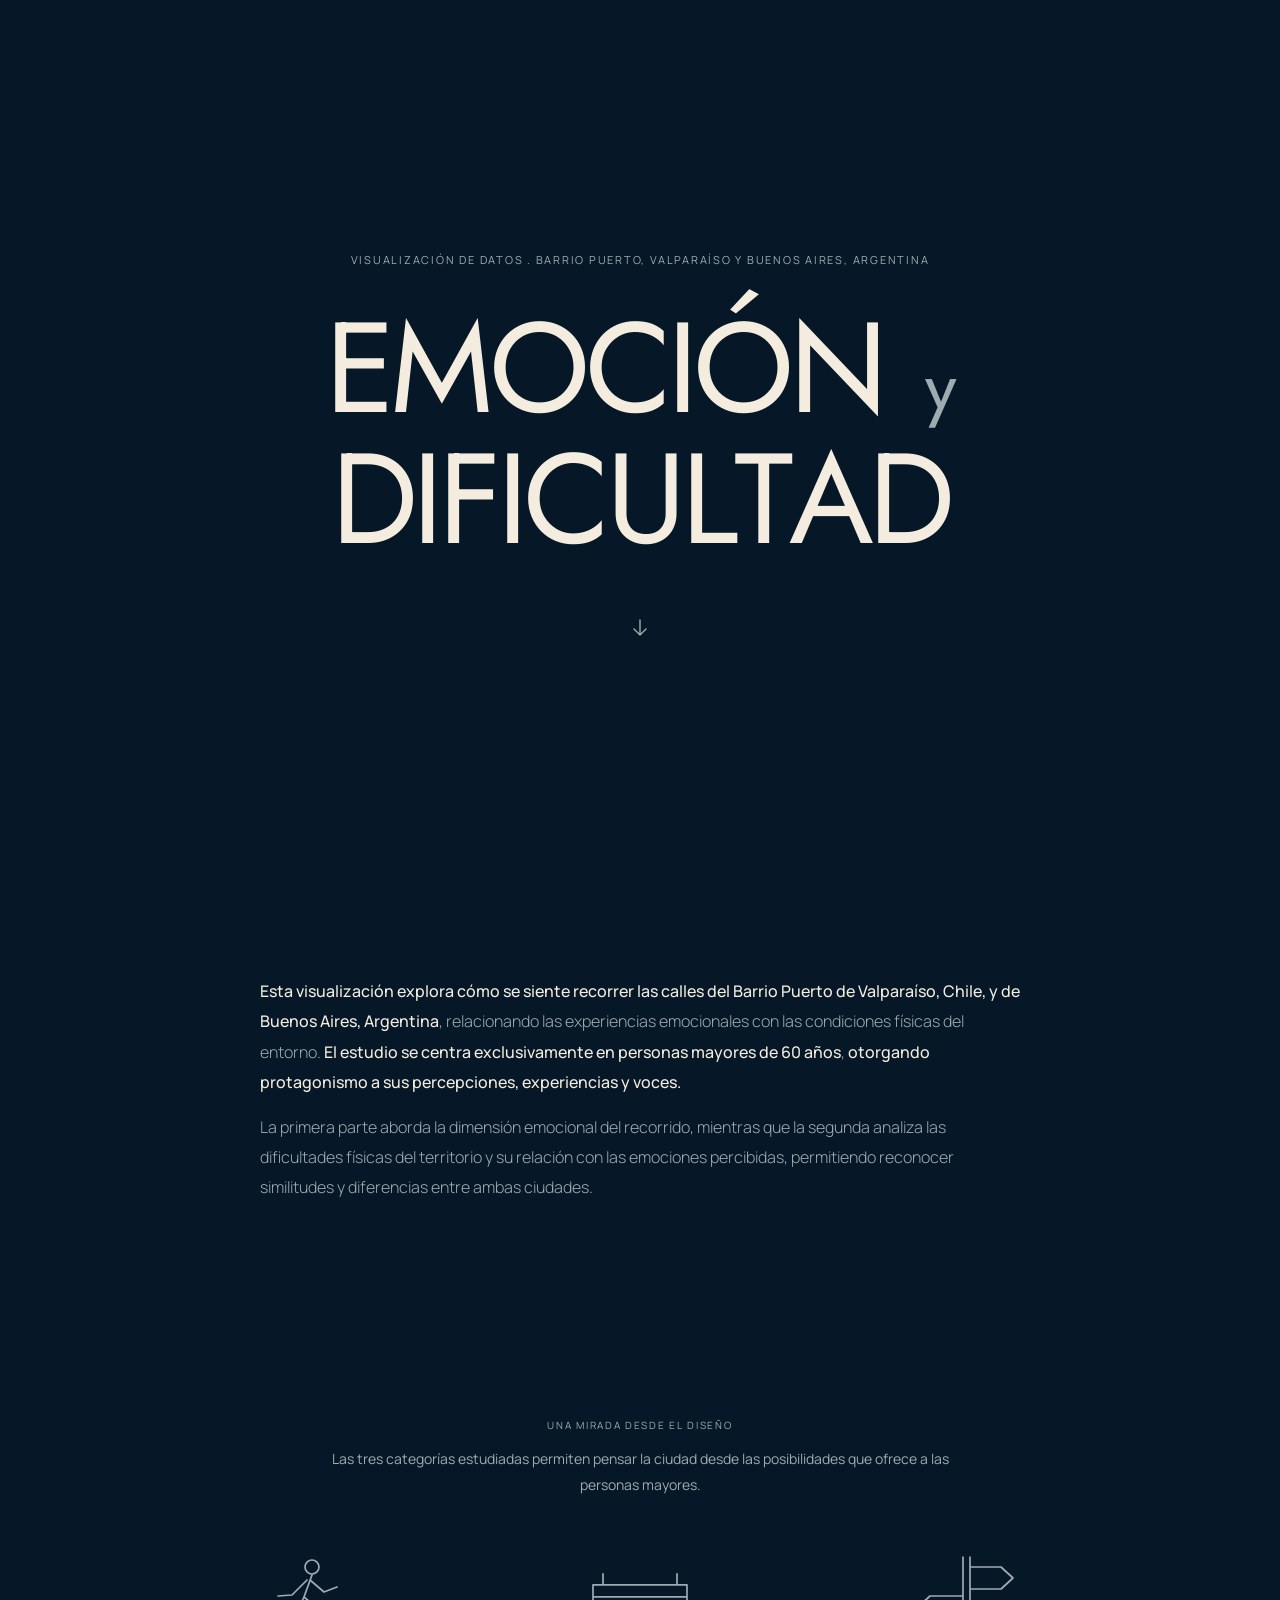
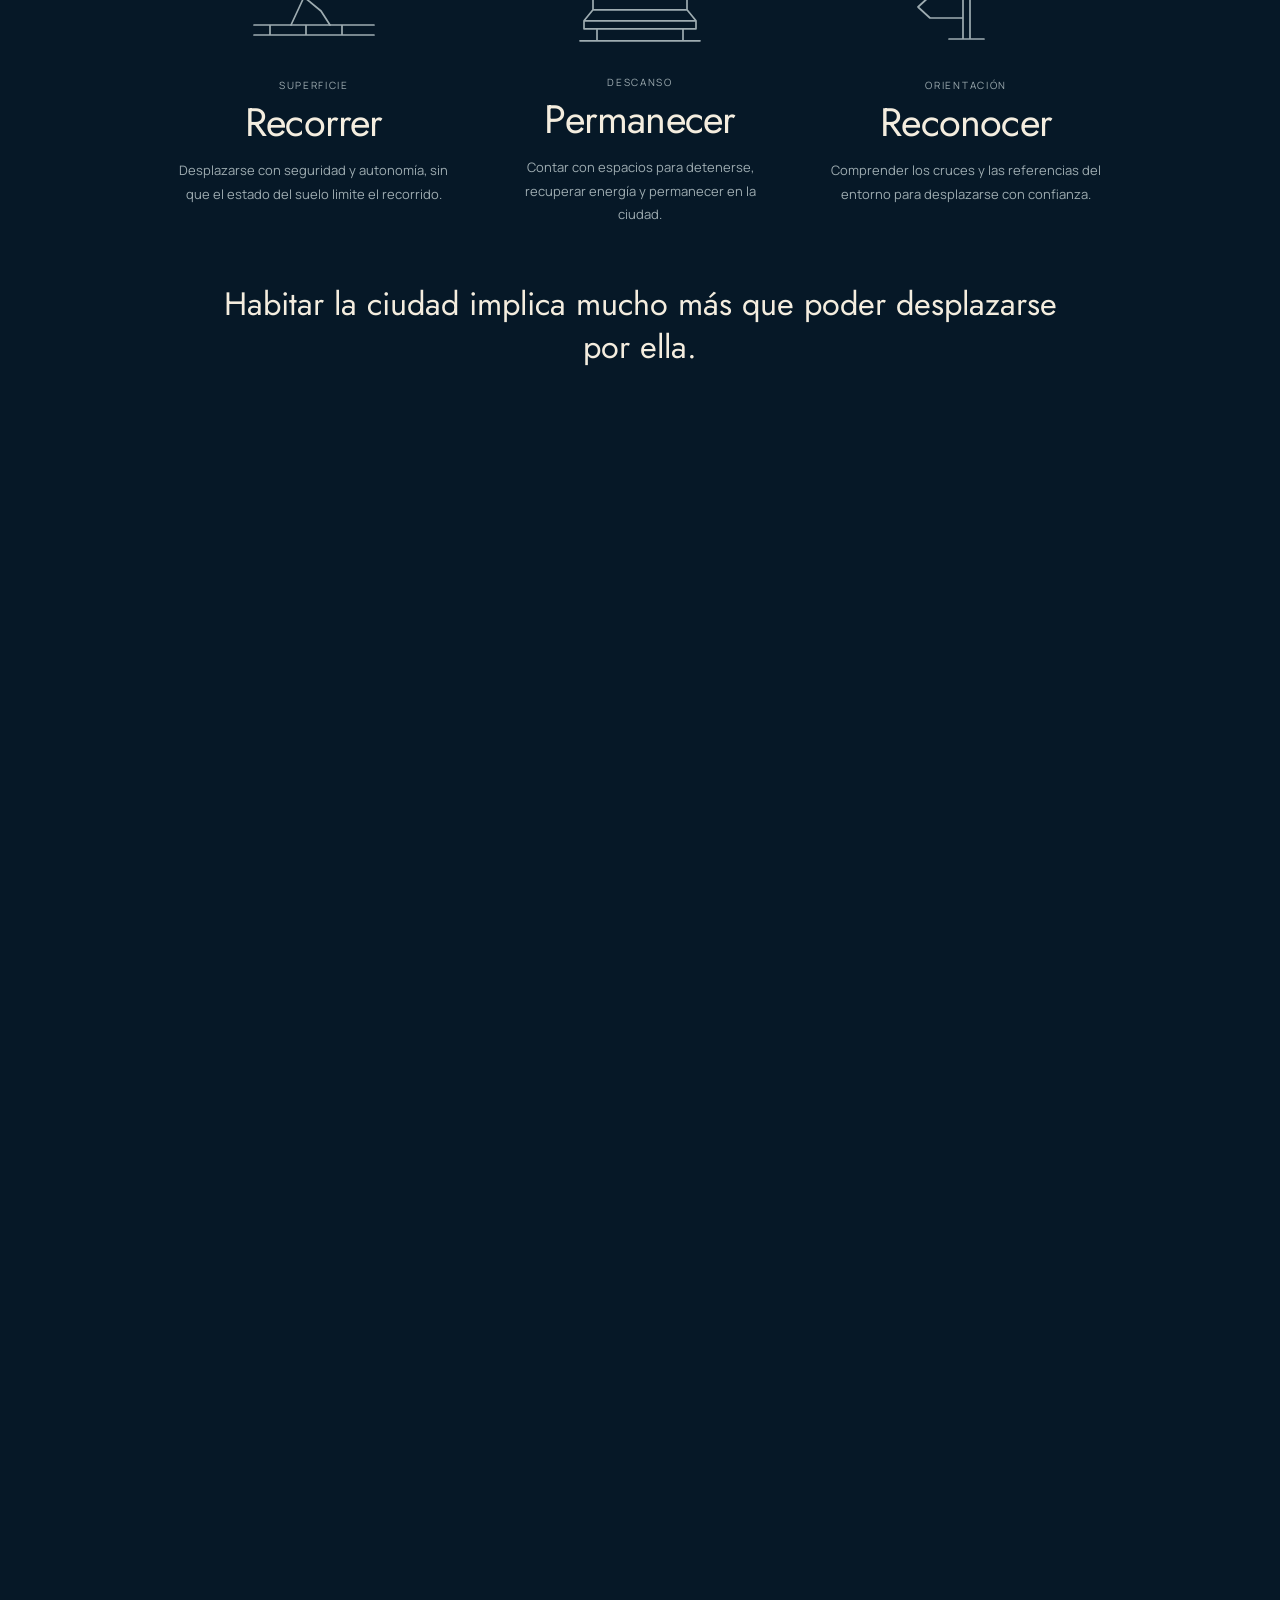
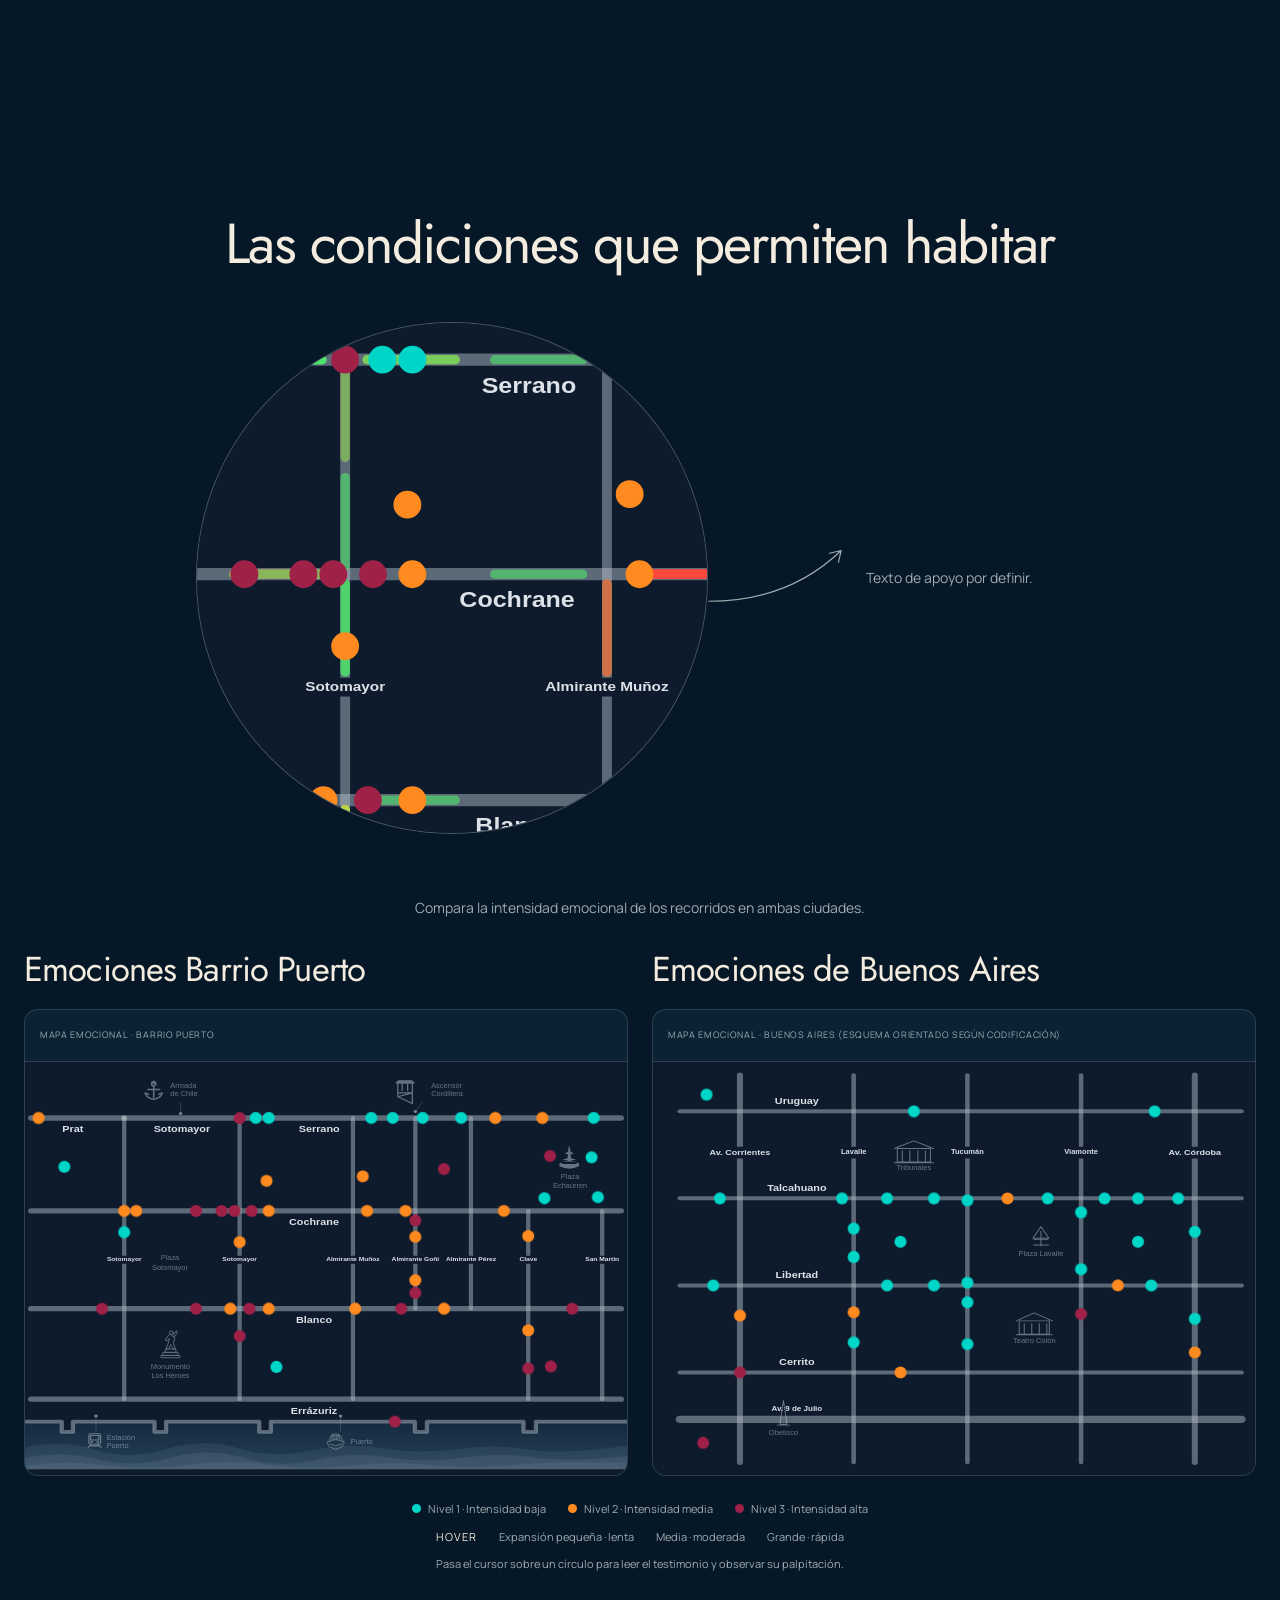
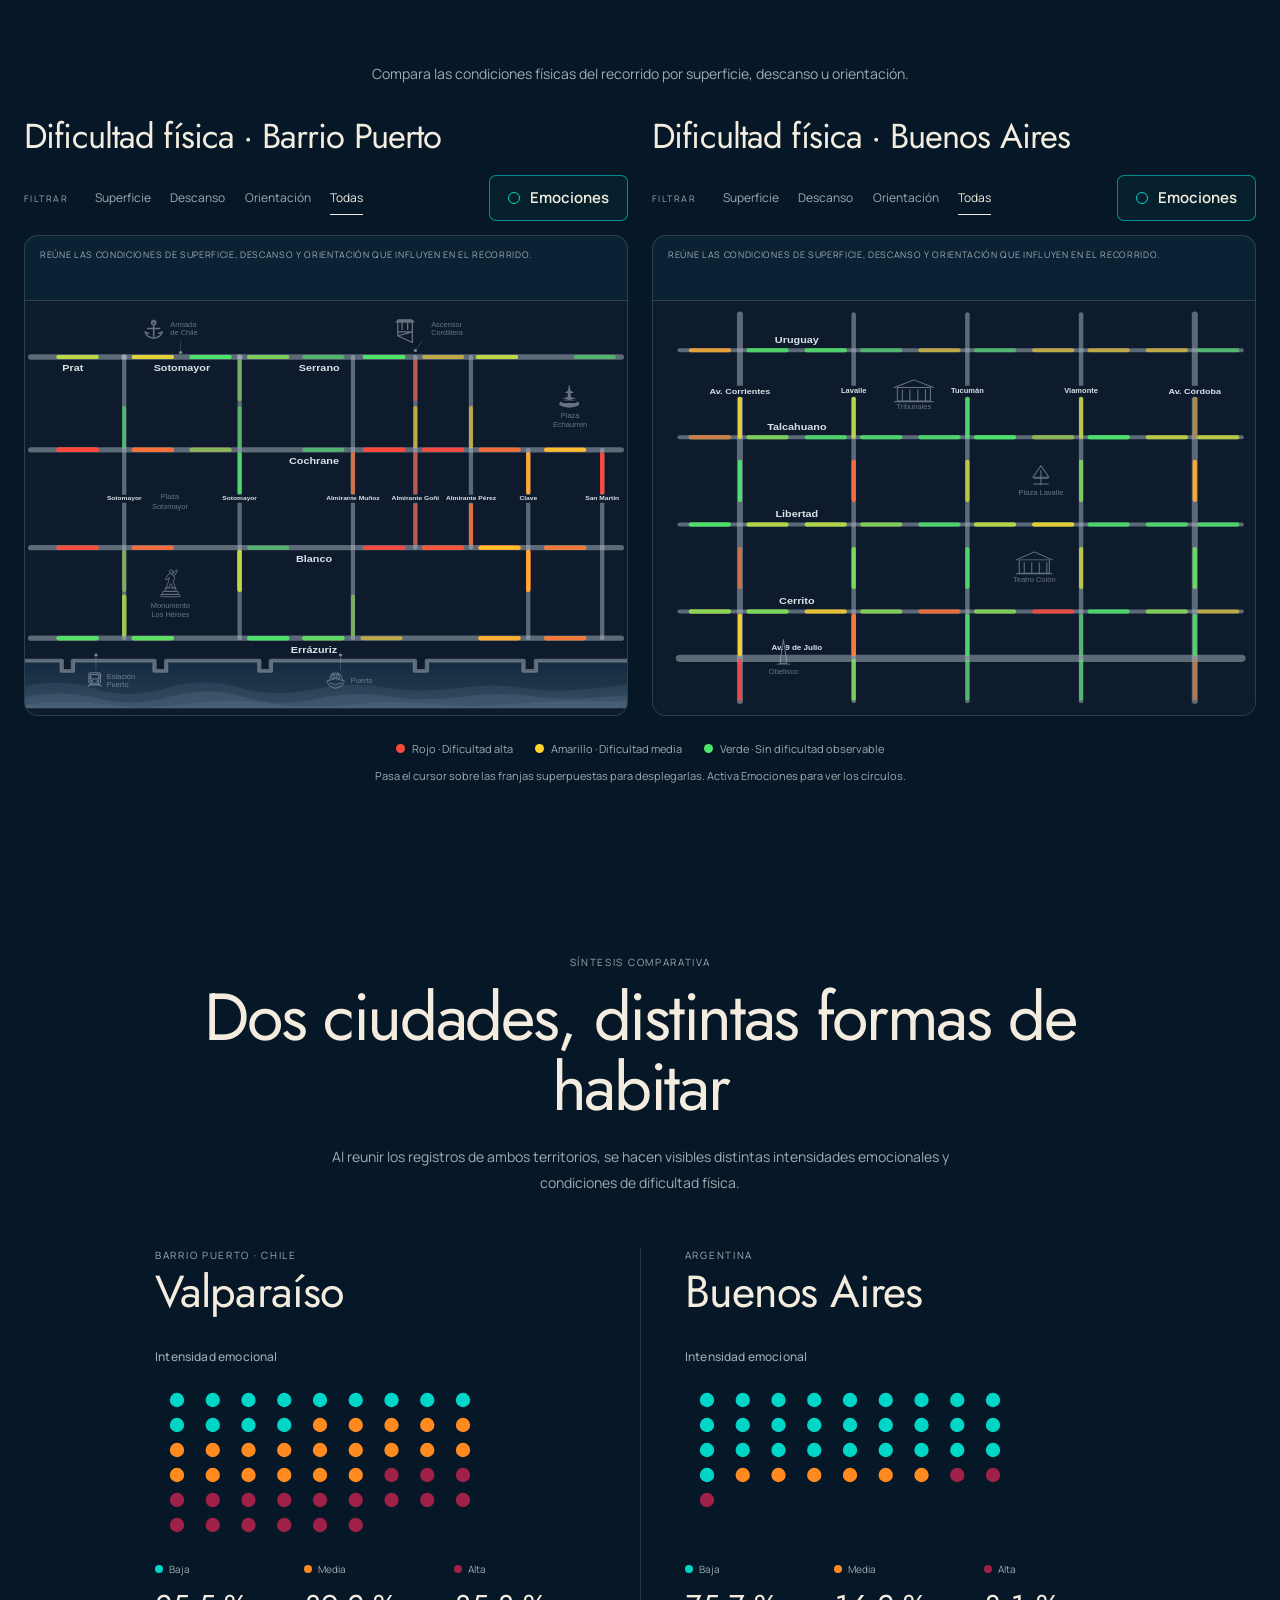
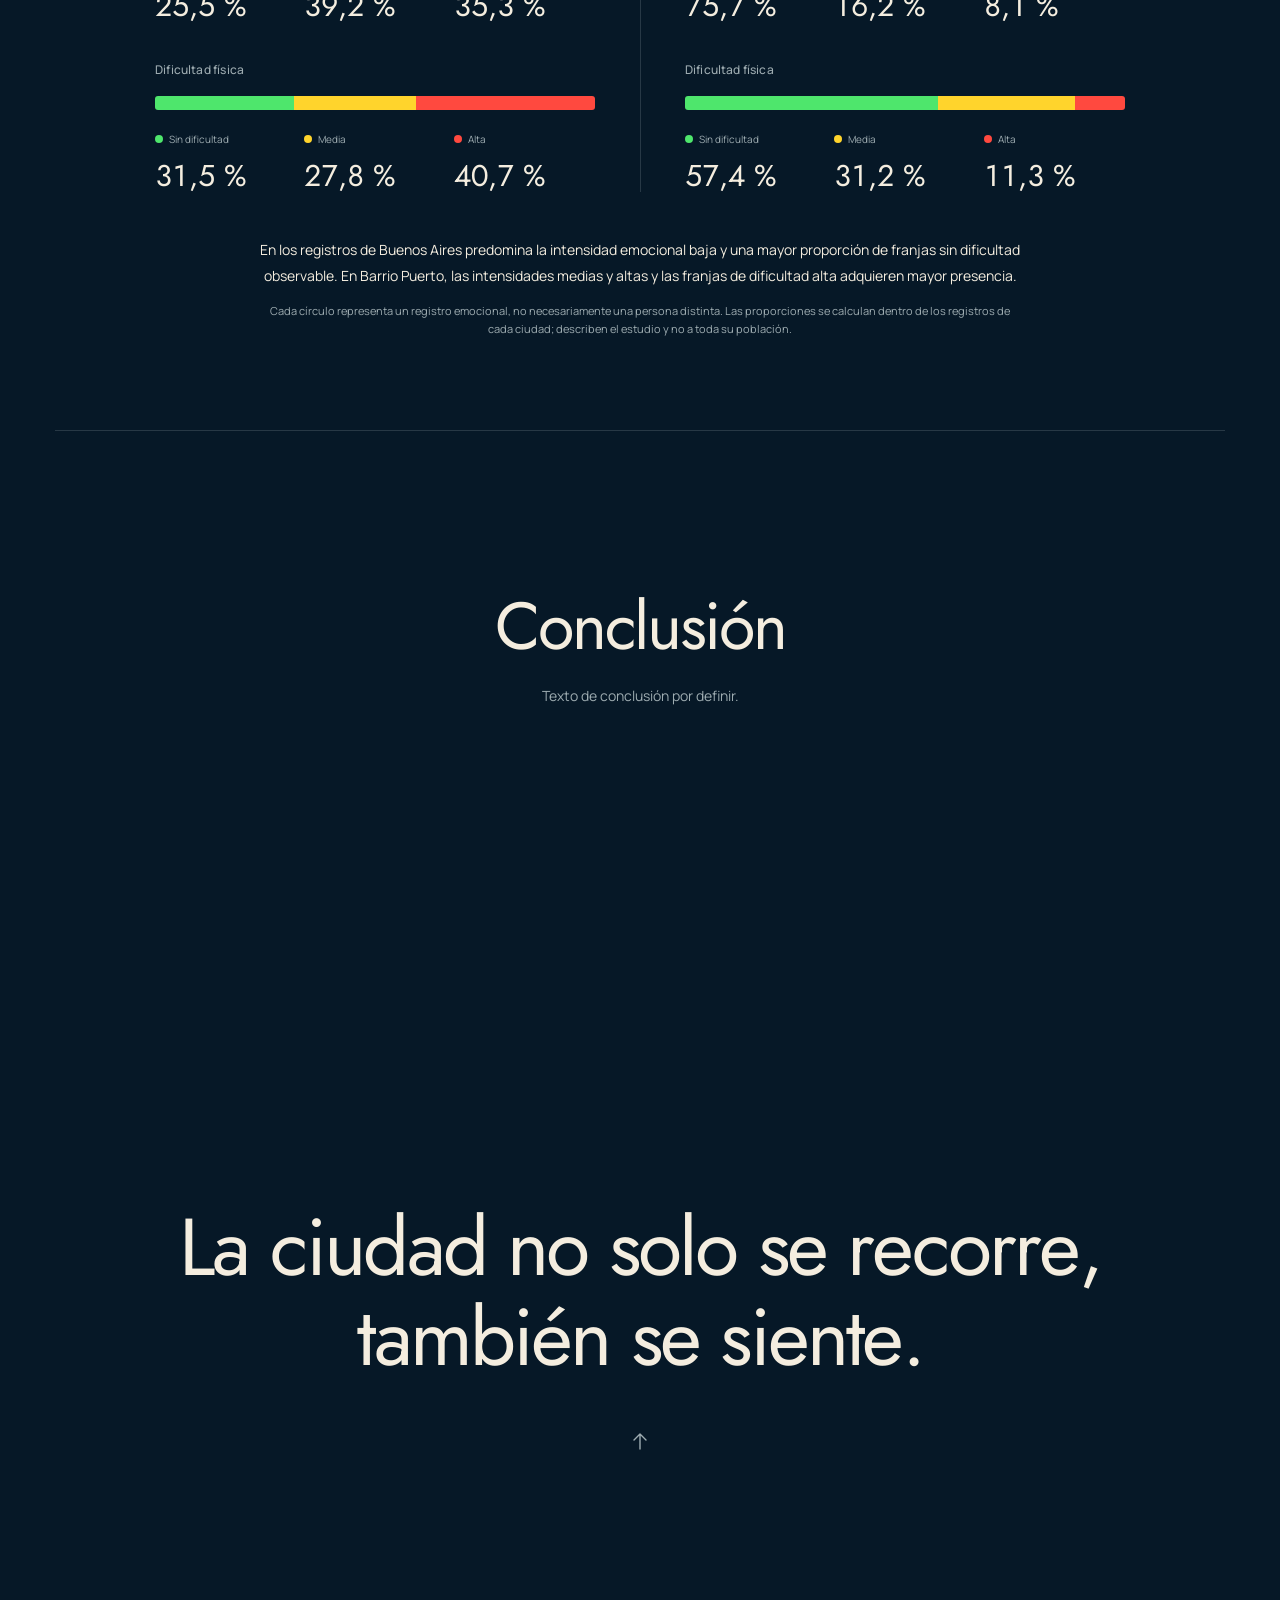
==== commit 2c198447: "Colocar pilares tras introducción y sustituir captura por lupa vectorial del mapa real" ====
--- a/visualizacion-emocion-dificultad/index.html
+++ b/visualizacion-emocion-dificultad/index.html
@@ -5,7 +5,7 @@
   <meta name="viewport" content="width=device-width, initial-scale=1" />
   <title>Emoción y dificultad</title>
   <meta name="description" content="Visualización interactiva de emocionalidad y dificultad física en Barrio Puerto de Valparaíso." />
-  <link rel="stylesheet" href="./style.css?v=final-correccion-03" />
+  <link rel="stylesheet" href="./style.css?v=final-correccion-04" />
 </head>
 <body>
   <header class="animated-cover" id="inicio" aria-labelledby="cover-title">
@@ -97,19 +97,6 @@
       </div>
     </section>
 
-    <section class="conditions-overview" id="habitar" aria-labelledby="conditions-title" data-closing-reveal>
-      <header class="closing-heading overview-heading">
-        <h2 id="conditions-title">Las condiciones que permiten habitar</h2>
-      </header>
-      <figure class="conditions-preview">
-        <div class="preview-lens"><img src="./lupa-cochrane.png" width="302" height="302" alt="Detalle referencial de calle Cochrane: franjas de dificultad física y círculos emocionales de distintas intensidades." /></div>
-        <svg class="preview-arrow" viewBox="0 0 160 92" fill="none" aria-hidden="true"><path d="M2 62C42 62 53 18 91 18H151M141 11l10 7-10 7" stroke="currentColor" stroke-width="1.25" stroke-linecap="round" stroke-linejoin="round"/></svg>
-        <figcaption class="preview-annotation">
-          <!-- Reemplazar por el texto definitivo de la anotación. -->
-          <p class="preview-annotation-text">Texto de apoyo por definir.</p>
-        </figcaption>
-      </figure>
-    </section>
     <div class="conditions-detail-wrap"><section class="closing-section closing-conditions" id="condiciones-detalle" aria-label="Superficie, descanso y orientación">
         <div class="conditions-scroll-panel">
         <header class="closing-heading">
@@ -122,6 +109,20 @@
         <p class="closing-statement">Habitar la ciudad implica mucho más que poder desplazarse por ella.</p>
         </div>
       </section></div>
+
+    <section class="conditions-overview" id="habitar" aria-labelledby="conditions-title" data-closing-reveal>
+      <header class="closing-heading overview-heading">
+        <h2 id="conditions-title">Las condiciones que permiten habitar</h2>
+      </header>
+      <figure class="conditions-preview">
+        <div class="preview-lens"><svg id="previewLensMap" class="preview-lens-map" viewBox="300 80 440 440" role="img" aria-label="Recorte vectorial del mapa de Cochrane con las capas reales de dificultad física y emociones"></svg></div>
+        <svg class="preview-arrow" viewBox="0 0 160 92" fill="none" aria-hidden="true"><path d="M2 72Q90 72 148 16M135 19L148 16 145 29" stroke="currentColor" stroke-width="1.25" stroke-linecap="round" stroke-linejoin="round"/></svg>
+        <figcaption class="preview-annotation">
+          <!-- Reemplazar por el texto definitivo de la anotación. -->
+          <p class="preview-annotation-text">Texto de apoyo por definir.</p>
+        </figcaption>
+      </figure>
+    </section>
 
     <section class="comparison-section comparison-emotions" aria-label="Comparación de emociones">
       <p class="comparison-instruction">Compara la intensidad emocional de los recorridos en ambas ciudades.</p>
@@ -373,7 +374,7 @@
     </div>
   </footer>
 
-  <script src="./script.js?v=final-scroll-01"></script>
+  <script src="./script.js?v=final-correccion-04"></script>
 
   <script>
   (function(){
--- a/visualizacion-emocion-dificultad/style.css
+++ b/visualizacion-emocion-dificultad/style.css
@@ -911,7 +911,7 @@
 .conditions-overview .overview-heading h2{font-size:clamp(12px,4.4vw,64px);letter-spacing:-.035em;line-height:1.12;white-space:nowrap;margin:0;}
 .conditions-preview{display:grid;grid-template-columns:minmax(0,1.25fr) minmax(70px,145px) minmax(0,.65fr);align-items:center;gap:0;max-width:1030px;margin:0 auto;}
 .preview-lens{width:100%;max-width:510px;aspect-ratio:1;border-radius:50%;overflow:hidden;background:#101b2c;justify-self:end;box-shadow:0 0 0 1px rgba(229,238,239,.3);}
-.preview-lens img{display:block;width:100%;height:100%;object-fit:cover;}
+.preview-lens-map{display:block;width:100%;height:100%;pointer-events:none;}
 .preview-arrow{display:block;width:100%;height:auto;color:var(--muted);overflow:visible;}
 .preview-annotation{margin:0;padding-left:14px;max-width:270px;align-self:center;}
 .preview-annotation-text{color:var(--muted);font-size:14px;line-height:1.85;font-weight:400;margin:0;}
@@ -940,3 +940,8 @@
  .closing-conclusion .conclusion-text{font-size:14px;}
 }
 @media(prefers-reduced-motion:reduce){.closing-ready .conditions-preview{opacity:1!important;transform:none!important;transition:none!important;}}
+
+/* La lupa es un recorte SVG del mapa original, no una captura rasterizada. */
+.preview-lens-map .difficulty-stack .stacked-line{animation:none;stroke-dasharray:none;stroke-dashoffset:0;transition:none;}
+.preview-lens-map .emotion-point{pointer-events:none;}
+.preview-lens-map .stack-hit,.preview-lens-map .emotion-hit,.preview-lens-map .emotion-halo{display:none;}
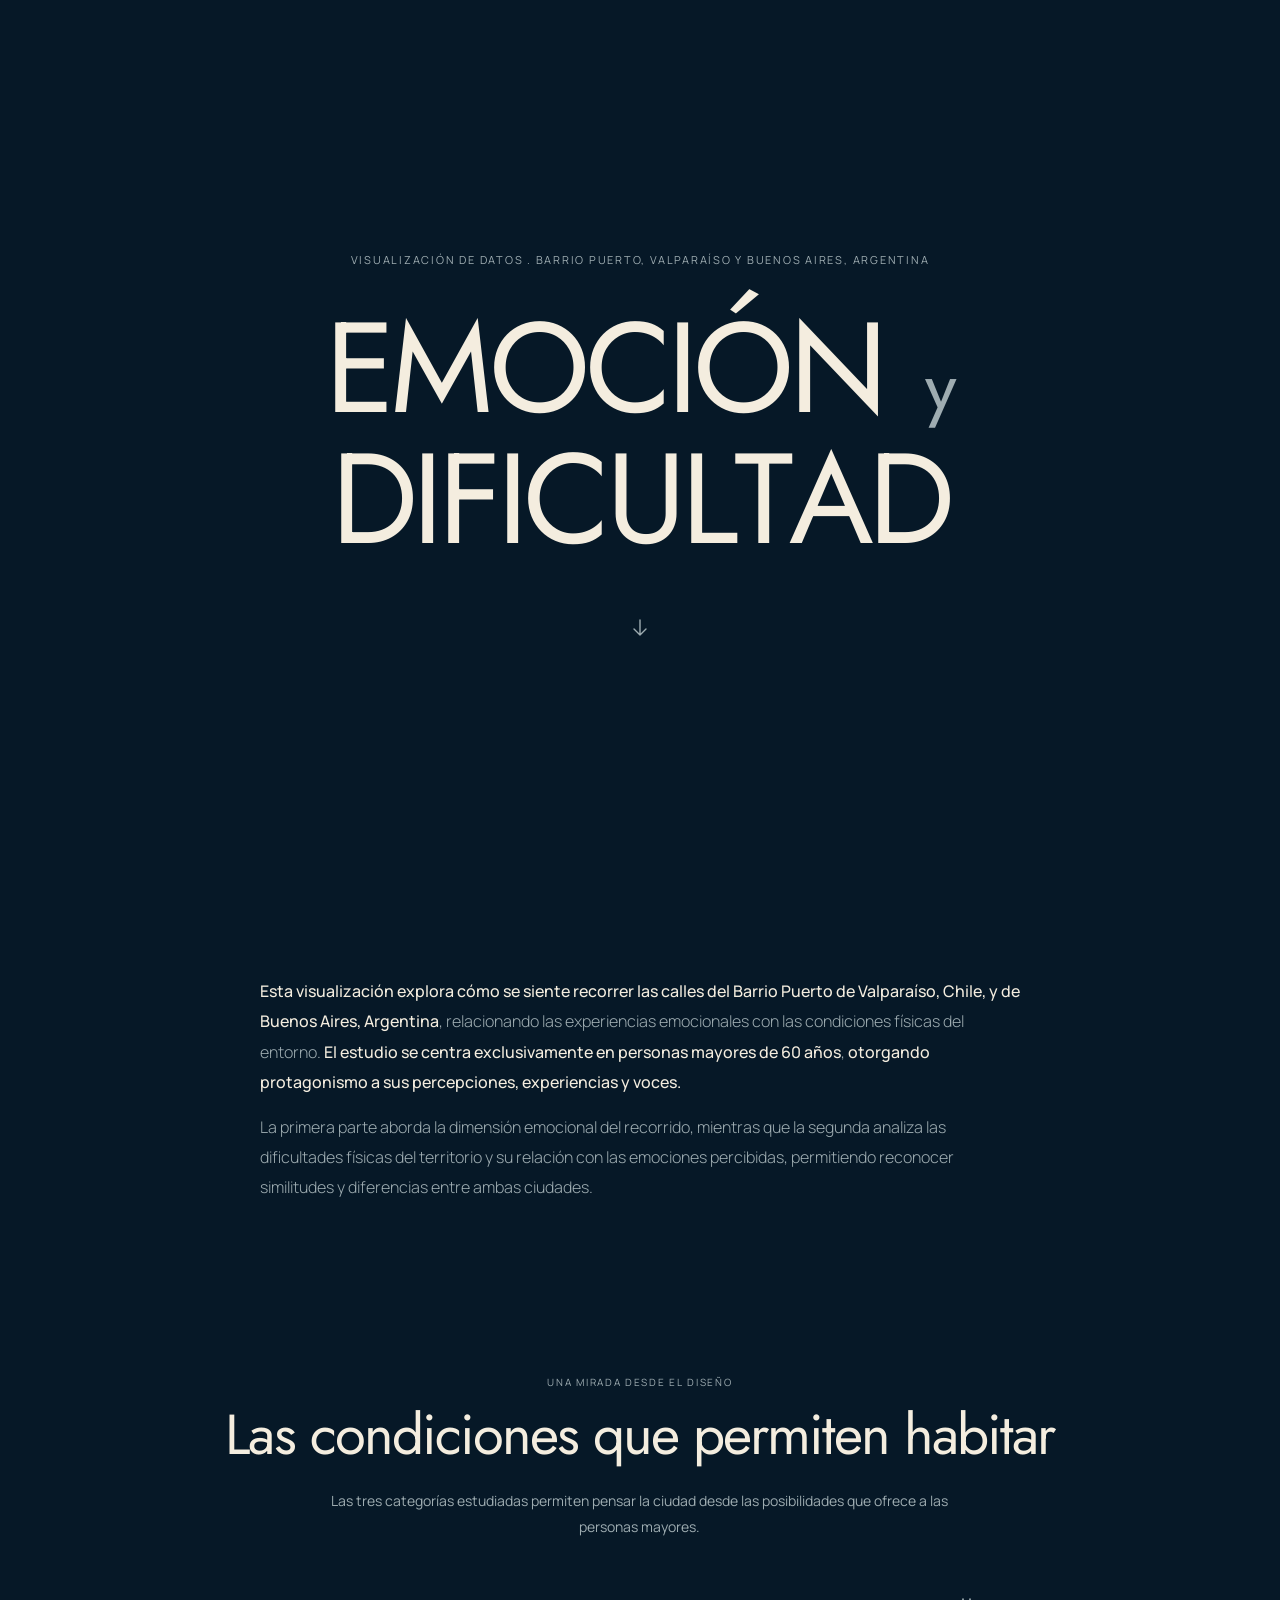
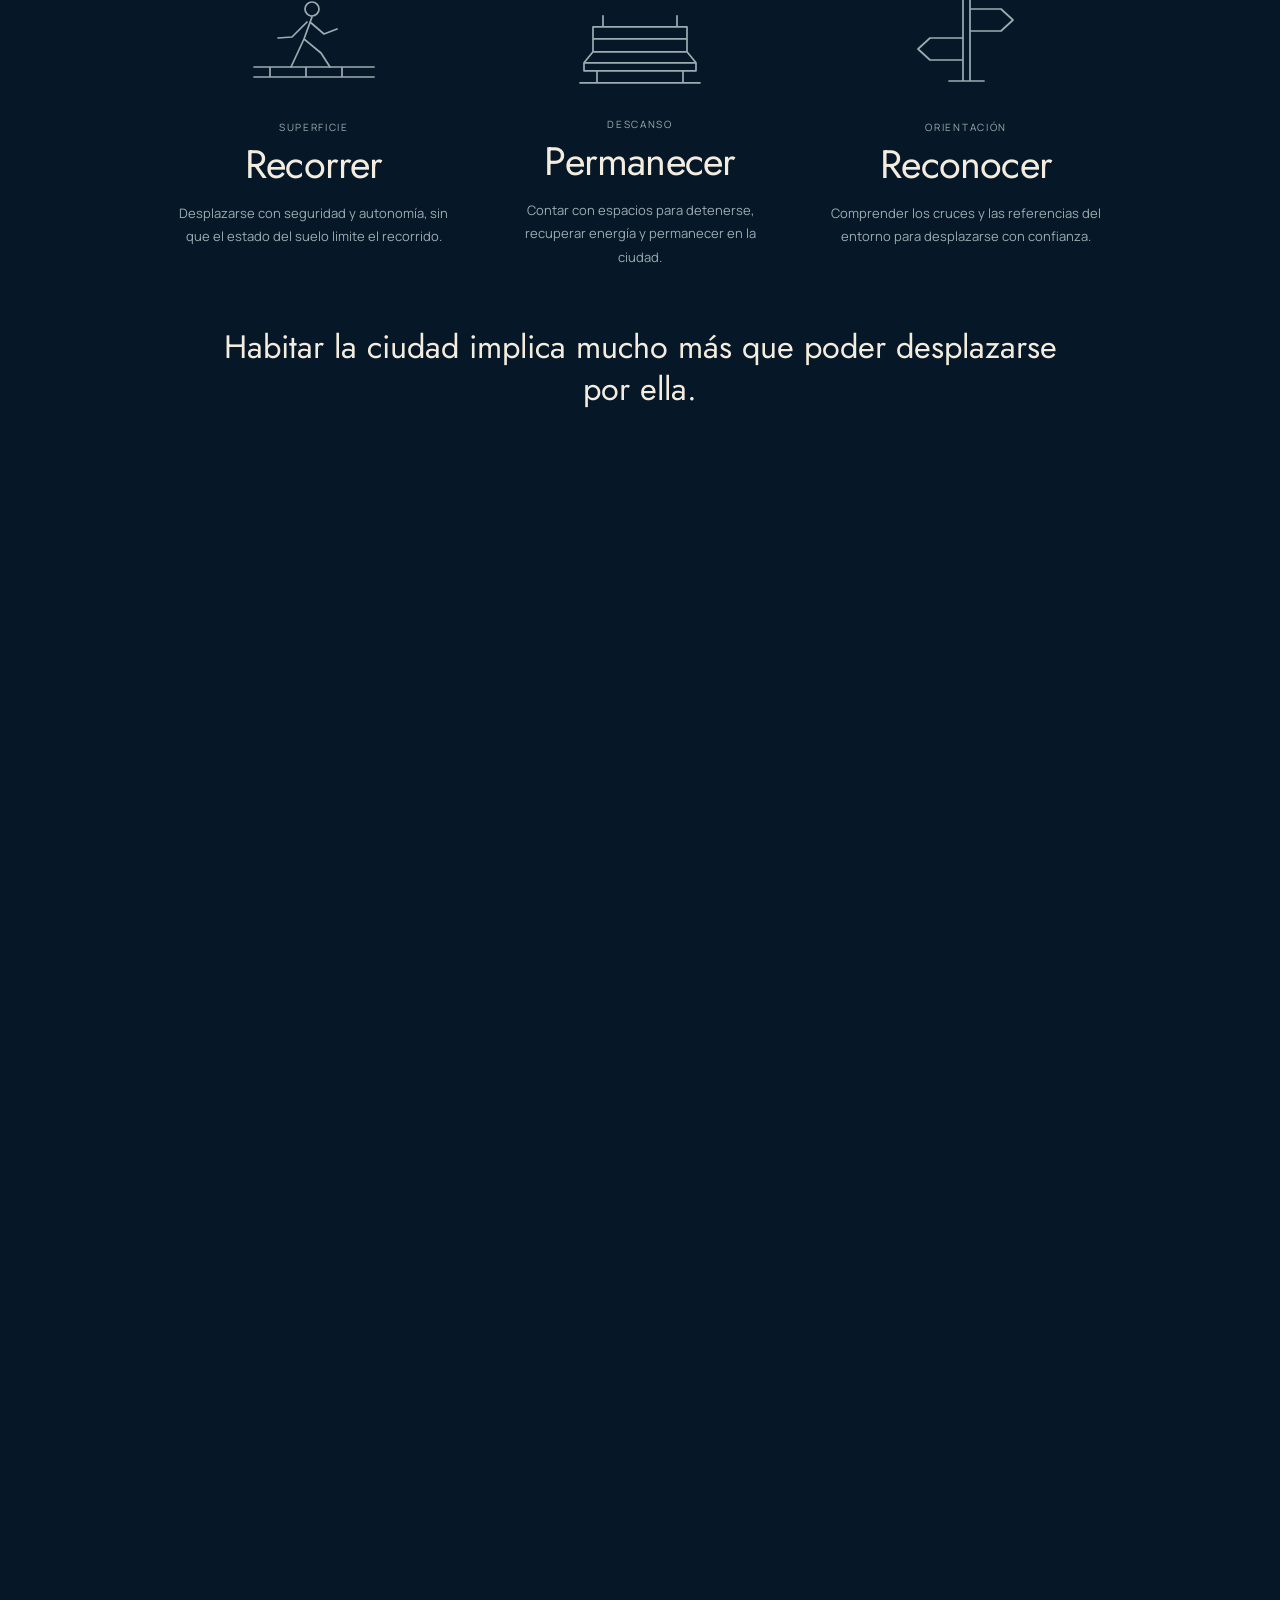
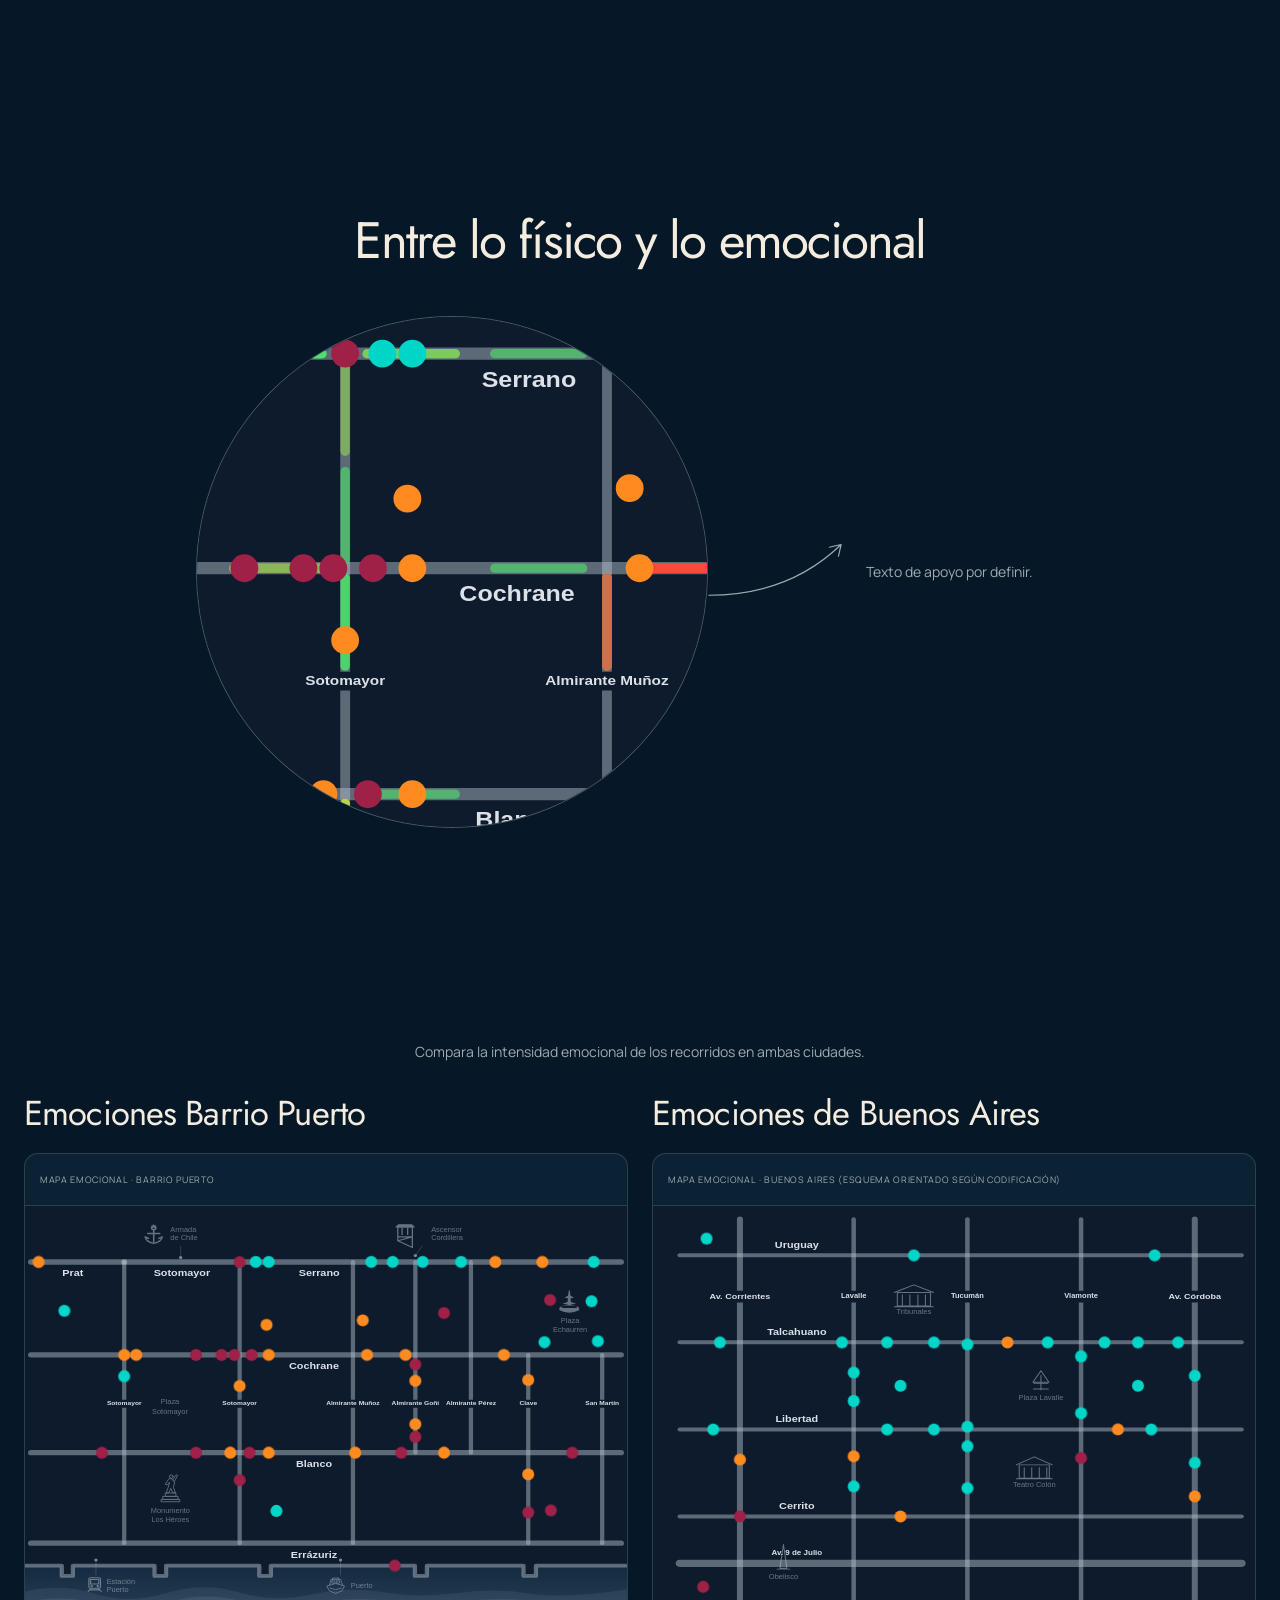
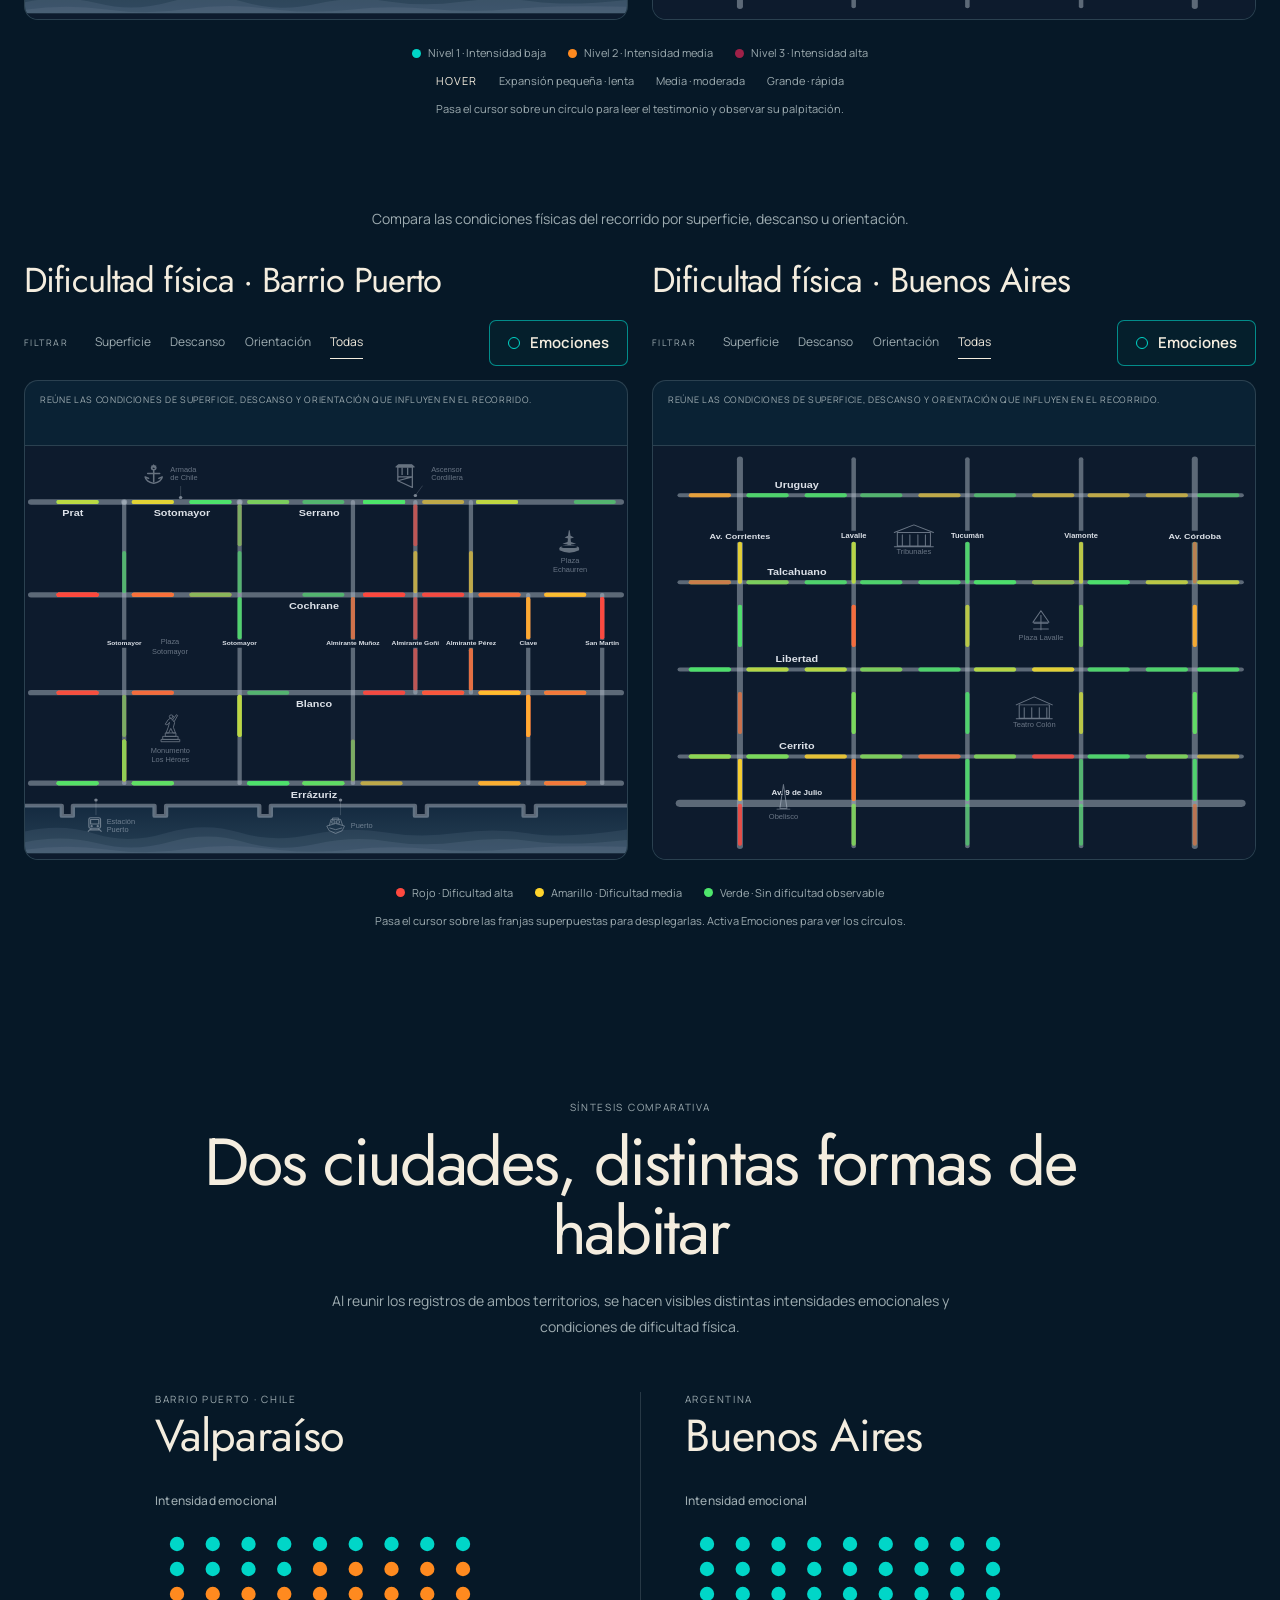
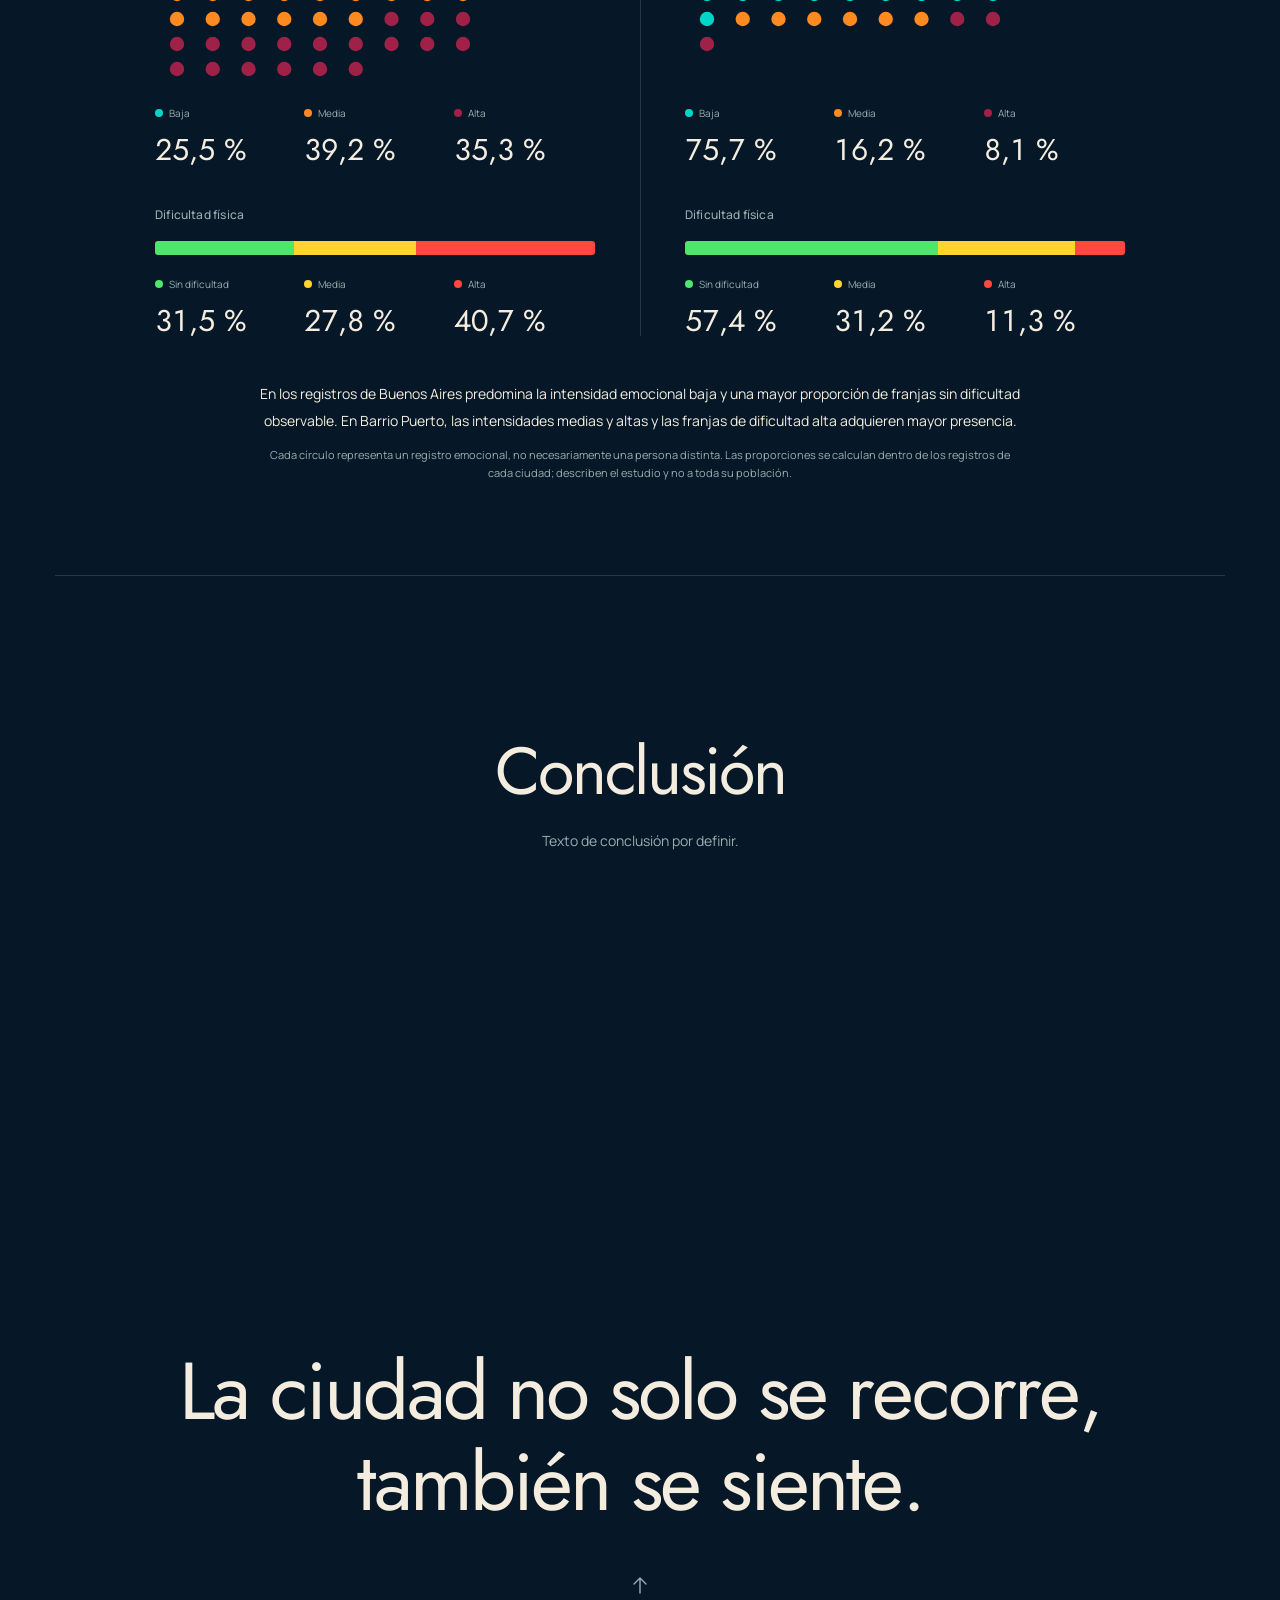
==== commit 57885318: "Reordenar título de pilares, titular la lupa y separar los mapas" ====
--- a/visualizacion-emocion-dificultad/index.html
+++ b/visualizacion-emocion-dificultad/index.html
@@ -5,7 +5,7 @@
   <meta name="viewport" content="width=device-width, initial-scale=1" />
   <title>Emoción y dificultad</title>
   <meta name="description" content="Visualización interactiva de emocionalidad y dificultad física en Barrio Puerto de Valparaíso." />
-  <link rel="stylesheet" href="./style.css?v=final-correccion-04" />
+  <link rel="stylesheet" href="./style.css?v=final-correccion-05" />
 </head>
 <body>
   <header class="animated-cover" id="inicio" aria-labelledby="cover-title">
@@ -97,10 +97,11 @@
       </div>
     </section>
 
-    <div class="conditions-detail-wrap"><section class="closing-section closing-conditions" id="condiciones-detalle" aria-label="Superficie, descanso y orientación">
+    <div class="conditions-detail-wrap" id="habitar"><section class="closing-section closing-conditions" id="condiciones-detalle" aria-labelledby="conditions-title">
         <div class="conditions-scroll-panel">
-        <header class="closing-heading">
+        <header class="closing-heading conditions-heading" data-closing-reveal>
           <p class="closing-overline">Una mirada desde el diseño</p>
+          <h2 id="conditions-title">Las condiciones que permiten habitar</h2>
           <p>Las tres categorías estudiadas permiten pensar la ciudad desde las posibilidades que ofrece a las personas mayores.</p>
         </header>
         <div class="closing-triptych"><article class="closing-condition"><div class="closing-icon"><svg viewBox="0 0 144 100" aria-hidden="true" fill="none" stroke="currentColor" stroke-width="1.7" stroke-linecap="round" stroke-linejoin="round"><path d="M12 77h120M12 87h120M28 77v10m36-10v10m36-10v10"/><circle cx="70" cy="19" r="7"/><path d="m70 27-8 22 17 14 9 14M62 49 49 77M65 32l-15 15-14 1m32-16 14 12 13-5"/></svg></div><p class="closing-overline">Superficie</p><h3>Recorrer</h3><p>Desplazarse con seguridad y autonomía, sin que el estado del suelo limite el recorrido.</p></article>
@@ -110,9 +111,9 @@
         </div>
       </section></div>
 
-    <section class="conditions-overview" id="habitar" aria-labelledby="conditions-title" data-closing-reveal>
+    <section class="conditions-overview" id="encuentro" aria-labelledby="preview-title" data-closing-reveal>
       <header class="closing-heading overview-heading">
-        <h2 id="conditions-title">Las condiciones que permiten habitar</h2>
+        <h2 id="preview-title">Entre lo físico y lo emocional</h2>
       </header>
       <figure class="conditions-preview">
         <div class="preview-lens"><svg id="previewLensMap" class="preview-lens-map" viewBox="300 80 440 440" role="img" aria-label="Recorte vectorial del mapa de Cochrane con las capas reales de dificultad física y emociones"></svg></div>
--- a/visualizacion-emocion-dificultad/style.css
+++ b/visualizacion-emocion-dificultad/style.css
@@ -945,3 +945,18 @@
 .preview-lens-map .difficulty-stack .stacked-line{animation:none;stroke-dasharray:none;stroke-dashoffset:0;transition:none;}
 .preview-lens-map .emotion-point{pointer-events:none;}
 .preview-lens-map .stack-hit,.preview-lens-map .emotion-hit,.preview-lens-map .emotion-halo{display:none;}
+
+/* Encabezado de los pilares y pausa narrativa entre la lupa y los mapas. */
+.conditions-detail-wrap{scroll-margin-top:24px;}
+.conditions-detail-wrap .conditions-heading{max-width:none;}
+.conditions-detail-wrap .conditions-heading h2{font-size:clamp(12px,4.4vw,64px);white-space:nowrap;line-height:1.12;letter-spacing:-.035em;}
+.conditions-heading.closing-ready{opacity:0;transform:translateY(20px);}
+.conditions-heading.closing-ready.closing-visible{opacity:1;transform:none;transition:opacity .7s ease,transform .7s ease;}
+.conditions-overview{padding-bottom:clamp(135px,20vh,225px);}
+.conditions-overview .overview-heading h2{font-size:clamp(26px,4vw,58px);}
+@media(max-width:760px){
+ .conditions-overview{padding-bottom:100px;}
+ .conditions-overview .overview-heading h2{font-size:clamp(23px,5.5vw,38px);white-space:normal;}
+ .conditions-detail-wrap .conditions-heading h2{font-size:clamp(11px,4.4vw,33px);}
+}
+@media(prefers-reduced-motion:reduce){.conditions-heading.closing-ready{opacity:1!important;transform:none!important;transition:none!important;}}
